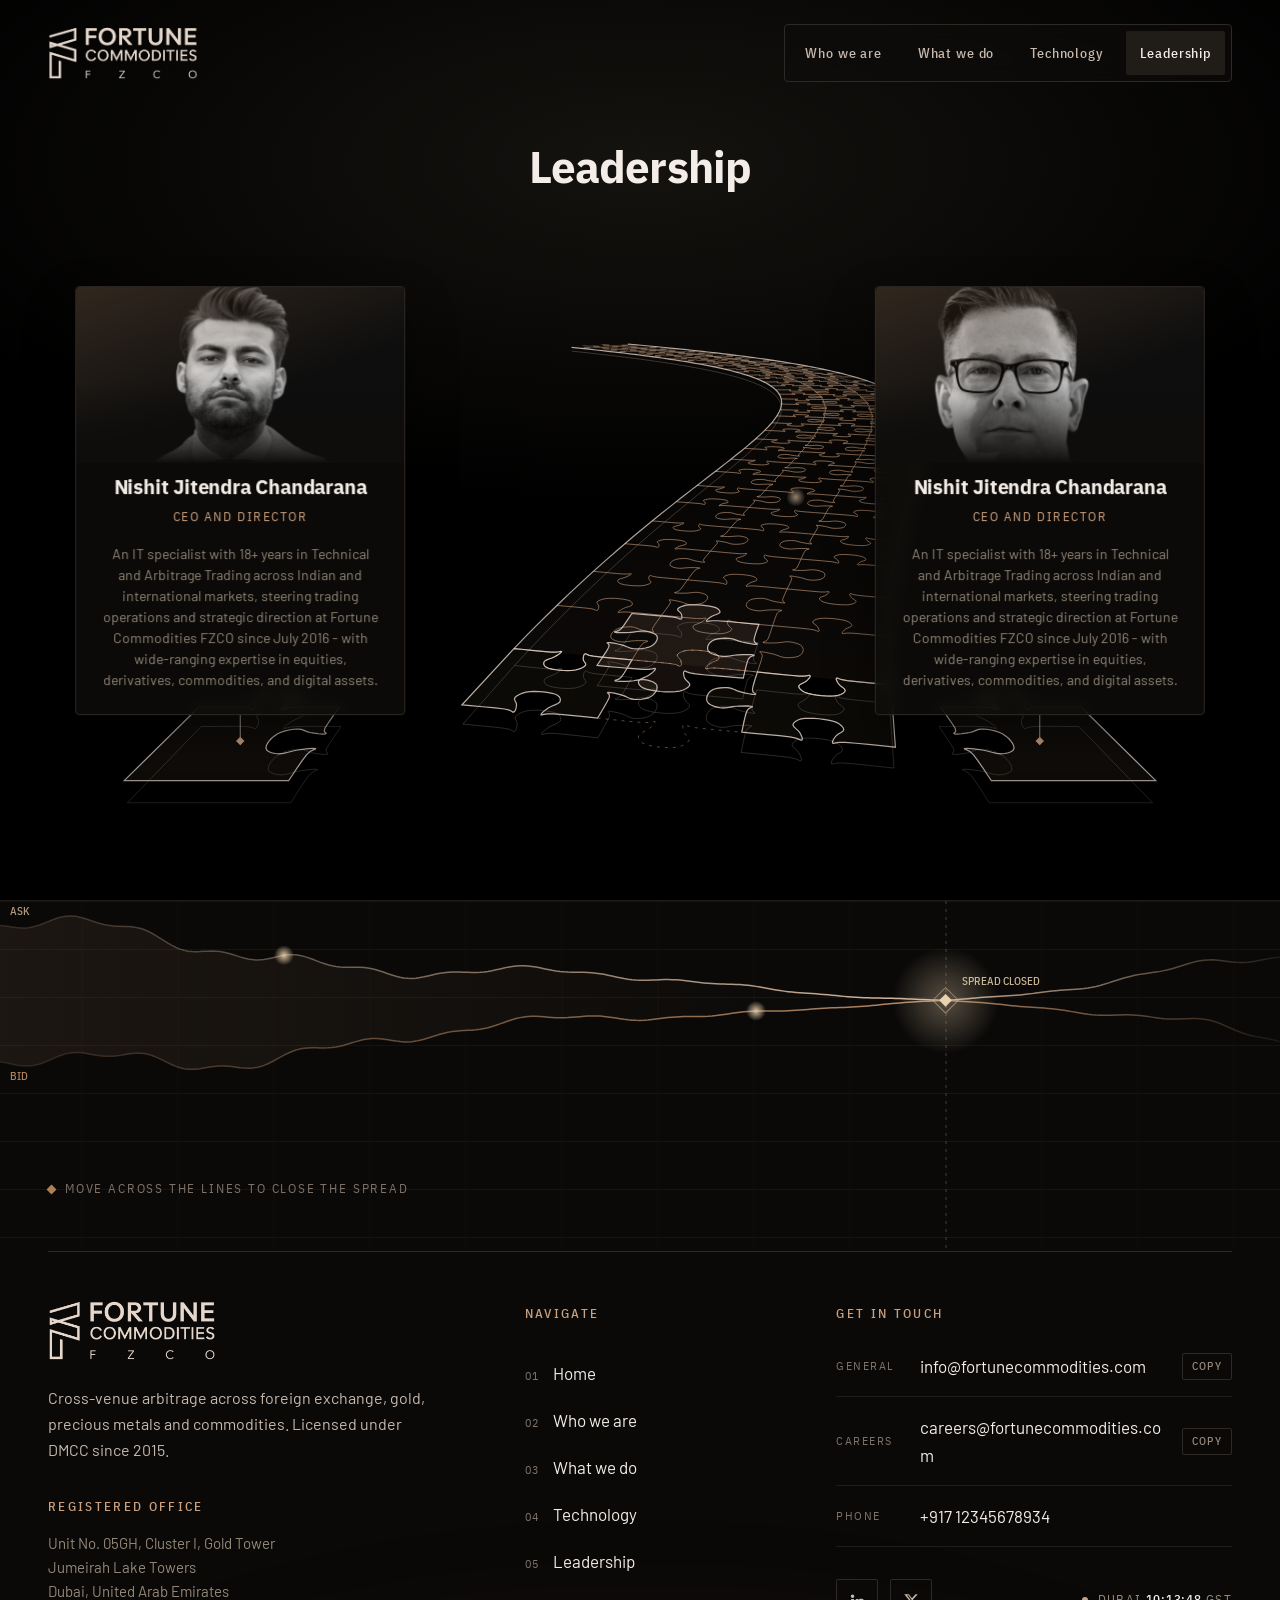
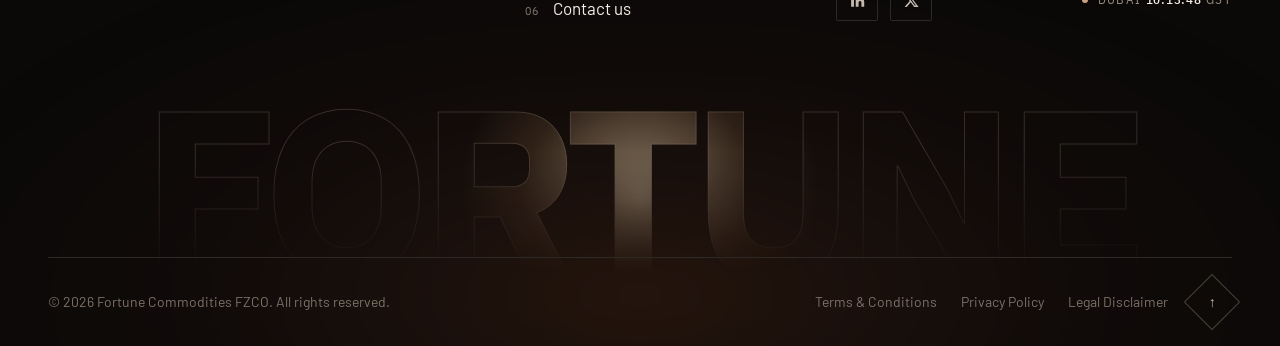
==== site/leadership.html @ 432b5334 "Website design version 1 Static five-page site for Fortune Commodities FZCO in the warm brand palett" ====
<!doctype html>
<html lang="en">
<head>
  <script>document.documentElement.classList.add('js');</script>
  <meta charset="utf-8">
  <meta name="viewport" content="width=device-width, initial-scale=1, viewport-fit=cover">
  <title>Leadership · Fortune Commodities FZCO</title>
  <meta name="description" content="Leadership at Fortune Commodities FZCO.">
  <link rel="preconnect" href="https://fonts.googleapis.com">
  <link rel="preconnect" href="https://fonts.gstatic.com" crossorigin>
  <link rel="stylesheet" href="https://fonts.googleapis.com/css2?family=Barlow:wght@400;500&family=IBM+Plex+Sans+Condensed:wght@500&family=IBM+Plex+Sans:wght@700&display=swap">
  <link rel="stylesheet" href="css/tokens.css">
  <link rel="stylesheet" href="css/styles.css?v=5">
  <link rel="stylesheet" href="css/themes.css?v=2">
  <link rel="stylesheet" href="css/leadership.css?v=4">
</head>
<body>
  <header class="site-header">
    <a class="brand" href="index.html" aria-label="Fortune Commodities FZCO, home">
      <img src="assets/logo-cream.png" alt="Fortune Commodities FZCO" width="640" height="232">
    </a>
    <button class="nav-toggle" type="button" aria-expanded="false" aria-controls="main-nav">Menu<span aria-hidden="true"></span></button>
    <nav class="nav" id="main-nav" aria-label="Main">
      <a href="who-we-are.html">Who we are</a>
      <a href="what-we-do.html">What we do</a>
      <a href="technology.html">Technology</a>
      <a href="leadership.html" aria-current="page">Leadership</a>
    </nav>
  </header>

  <main class="lead">
    <!-- A road built from puzzle pieces, drawn in line; the leaders stand on the pieces still being placed -->
    <section class="road" id="road" aria-labelledby="lead-title">
      <canvas class="road-canvas" id="road-canvas" aria-hidden="true"></canvas>
      <div class="road-head"><h1 class="lead-title" id="lead-title">Leadership</h1></div>
      <ul class="leaders" id="leaders">
        <li class="leader" data-slot="0">
          <div class="leader-photo"><img src="assets/leader-1.png" alt="Nishit Jitendra Chandarana" width="360" height="300"></div>
          <div class="leader-text">
            <h2 class="leader-name">Nishit Jitendra Chandarana</h2>
            <p class="leader-role">CEO and Director</p>
            <p class="leader-bio">An IT specialist with 18+ years in Technical and Arbitrage Trading across Indian and international markets, steering trading operations and strategic direction at Fortune Commodities FZCO since July 2016 - with wide-ranging expertise in equities, derivatives, commodities, and digital assets.</p>
          </div>
        </li>
        <li class="leader" data-slot="1">
          <div class="leader-photo"><img src="assets/leader-2.png" alt="Nishit Jitendra Chandarana" width="320" height="308"></div>
          <div class="leader-text">
            <h2 class="leader-name">Nishit Jitendra Chandarana</h2>
            <p class="leader-role">CEO and Director</p>
            <p class="leader-bio">An IT specialist with 18+ years in Technical and Arbitrage Trading across Indian and international markets, steering trading operations and strategic direction at Fortune Commodities FZCO since July 2016 - with wide-ranging expertise in equities, derivatives, commodities, and digital assets.</p>
          </div>
        </li>
      </ul>
    </section>
  </main>

  <!-- Footer: the spread closes wherever the visitor points -->
  <footer class="site-footer" aria-label="Footer">
    <div class="spread" id="spread">
      <canvas class="spread-lines" id="spread-lines" aria-hidden="true"></canvas>
      <div class="spread-copy">
        <p class="spread-hint" aria-hidden="true"><span class="hint-dot"></span><span class="hint-long">Move across the lines to close the spread</span><span class="hint-short">Tap the lines to close the spread</span></p>
      </div>
    </div>

    <div class="foot-grid">
      <div class="foot-brand">
        <img src="assets/logo-cream.png" alt="Fortune Commodities FZCO" width="640" height="232">
        <p>Cross-venue arbitrage across foreign exchange, gold, precious metals and commodities. Licensed under DMCC since 2015.</p>
        <address>
          <span class="foot-k">Registered office</span>
          Unit No. 05GH, Cluster I, Gold Tower<br>Jumeirah Lake Towers<br>Dubai, United Arab Emirates
        </address>
      </div>

      <nav class="foot-nav" aria-label="Footer">
        <span class="foot-k">Navigate</span>
        <ul>
          <li><a href="index.html"><i>01</i><span>Home</span></a></li>
          <li><a href="who-we-are.html"><i>02</i><span>Who we are</span></a></li>
          <li><a href="what-we-do.html"><i>03</i><span>What we do</span></a></li>
          <li><a href="technology.html"><i>04</i><span>Technology</span></a></li>
          <li><a href="leadership.html"><i>05</i><span>Leadership</span></a></li>
          <li><a href="index.html#contact"><i>06</i><span>Contact us</span></a></li>
        </ul>
      </nav>

      <div class="foot-touch">
        <span class="foot-k">Get in touch</span>
        <ul class="mail-list">
          <li>
            <span class="mail-k">General</span>
            <a href="mailto:info@fortunecommodities.com">info@fortunecommodities.com</a>
            <button class="copy" type="button" data-copy="info@fortunecommodities.com" aria-label="Copy general email address">Copy</button>
          </li>
          <li>
            <span class="mail-k">Careers</span>
            <a href="mailto:careers@fortunecommodities.com">careers@fortunecommodities.com</a>
            <button class="copy" type="button" data-copy="careers@fortunecommodities.com" aria-label="Copy careers email address">Copy</button>
          </li>
          <li>
            <span class="mail-k">Phone</span>
            <a href="tel:+91712345678934">+917 12345678934</a>
          </li>
        </ul>

        <div class="foot-row">
          <div class="social">
            <a href="#" aria-label="Fortune Commodities on LinkedIn">
              <svg viewBox="0 0 24 24" aria-hidden="true"><path d="M4.98 3.5a2.5 2.5 0 1 1 0 5 2.5 2.5 0 0 1 0-5zM3 9.75h4v11H3zM9.5 9.75h3.8v1.5h.06c.53-1 1.83-1.8 3.77-1.8 4 0 4.37 2.4 4.37 5.5v5.8h-4v-5.1c0-1.3 0-2.9-1.8-2.9s-2.2 1.4-2.2 2.8v5.2h-4z"/></svg>
            </a>
            <a href="#" aria-label="Fortune Commodities on X">
              <svg viewBox="0 0 24 24" aria-hidden="true"><path d="M17.7 3h3.1l-6.8 7.7L22 21h-6.2l-4.9-6.4L5.3 21H2.2l7.3-8.3L1.8 3h6.4l4.4 5.8zm-1.1 16.2h1.7L7.5 4.7H5.7z"/></svg>
            </a>
          </div>
          <div class="clock" aria-label="Local time in Dubai">
            <span class="clock-dot" aria-hidden="true"></span>
            <span>Dubai <b id="dubai-time">--:--</b> GST</span>
          </div>
        </div>
      </div>
    </div>

    <div class="wordmark" id="wordmark" aria-hidden="true">FORTUNE</div>

    <div class="foot-bar">
      <p>© 2026 Fortune Commodities FZCO. All rights reserved.</p>
      <ul class="legal">
        <li><a href="#">Terms &amp; Conditions</a></li>
        <li><a href="#">Privacy Policy</a></li>
        <li><a href="#">Legal Disclaimer</a></li>
      </ul>
      <a class="to-top" href="#" aria-label="Back to top"><span aria-hidden="true">↑</span></a>
    </div>
  </footer>

  <script src="js/nav.js"></script>
  <script src="js/footer.js"></script>
  <script src="js/leadership.js?v=6"></script>
</body>
</html>
---- site/css/tokens.css ----
/* Fortune Commodities design tokens. Source: the design system artifact (tokens.json). Dark theme only. */
:root {
  color-scheme: dark;
  --black: #000000;
  --bronze: #ae8058;
  --cream: #e5d6cc;
  --white: #ffffff;
  --neutral-50: #0a0908;
  --neutral-100: #0f0d0b;
  --neutral-150: #171411;
  --neutral-200: #201c18;
  --neutral-300: #2e2924;
  --neutral-400: #463f38;
  --neutral-500: #7d7168;
  --neutral-600: #958879;
  --neutral-700: #c7b9ae;
  --neutral-800: #f4ede7;
  --bronze-50: #f6eee7;
  --bronze-100: #ecdacb;
  --bronze-200: #ddbfa4;
  --bronze-300: #cba07f;
  --bronze-400: #bc8f69;
  --bronze-500: var(--bronze);
  --bronze-600: #946a47;
  --bronze-700: #775438;
  --bronze-800: #573d29;
  --bronze-900: #39281b;
  --bronze-950: #21170f;
  --glow-ember: #b4592e;
  --glow-amber: #d69a55;
  --glow-champagne: #ead2ae;
  --glow-oxblood: #5e2418;
  --glow-steel: #2c3a48;
  --accent: var(--bronze);
  --accent-hover: var(--bronze-400);
  --accent-pressed: var(--bronze-600);
  --on-accent: var(--black);
  --link: var(--bronze-300);
  --focus-ring: var(--bronze-300);
  --positive: #6dbe8f;
  --negative: #e8806c;
  --warning: #e0ae52;
  --info: #8fb1d0;
  --font-display: "IBM Plex Sans", "Helvetica Neue", Arial, sans-serif;
  --font-condensed: "IBM Plex Sans Condensed", "Arial Narrow", sans-serif;
  --font-body: Barlow, "Helvetica Neue", Arial, sans-serif;
  --space-1: 4px;
  --space-2: 8px;
  --space-3: 12px;
  --space-4: 16px;
  --space-6: 24px;
  --space-8: 32px;
  --space-12: 48px;
  --space-16: 64px;
  --space-24: 96px;
  --space-32: 128px;
  --radius-none: 0;
  --radius-xs: 2px;
  --radius-sm: 4px;
  --radius-pill: 999px;
  --shadow-raised: 0 16px 40px rgba(0, 0, 0, 0.6);
  --shadow-glow: 0 0 48px rgba(174, 128, 88, 0.28);
  --shadow-inner-line: inset 0 1px 0 rgba(229, 214, 204, 0.06);
  --opacity-glow: 0.55;
  --opacity-pattern: 0.12;
  --opacity-disabled: 0.4;
  --ease-out: cubic-bezier(0.2, 0.7, 0.2, 1);
}
---- site/css/styles.css ----
/* Home hero draft. Layout: centred hero, solid half-globe rising at the fold,
   a statement band in the gap, then the wireframe lower half of the same globe. */

*, *::before, *::after { box-sizing: border-box; }
html { background: var(--black); }
body {
  margin: 0;
  background: var(--black);
  color: var(--neutral-800);
  font-family: var(--font-body);
  font-size: 17px;
  line-height: 28px;
  -webkit-font-smoothing: antialiased;
  overflow-x: hidden;
}
img { max-width: 100%; display: block; }
a { color: inherit; text-decoration: none; }
:focus-visible { outline: 2px solid var(--focus-ring); outline-offset: 2px; }

/* ---------- Header ---------- */
.site-header {
  position: fixed; inset: 0 0 auto; z-index: 20;
  display: flex; align-items: center; justify-content: space-between; gap: var(--space-6);
  padding: var(--space-6) max(var(--space-12), env(safe-area-inset-right, 0px)) var(--space-6) max(var(--space-12), env(safe-area-inset-left, 0px));
  transition: background-color .3s var(--ease-out), padding .3s var(--ease-out), border-color .3s;
  border-bottom: 1px solid transparent;
}
.site-header.scrolled {
  background: color-mix(in srgb, var(--neutral-50) 72%, transparent);
  backdrop-filter: blur(14px);
  -webkit-backdrop-filter: blur(14px);
  padding-block: var(--space-4);
  border-bottom-color: var(--neutral-300);
}
.brand img { width: 150px; height: auto; }
.nav {
  display: flex; align-items: center; gap: var(--space-2);
  padding: 6px;
  border: 1px solid var(--neutral-300);
  background: color-mix(in srgb, var(--neutral-100) 55%, transparent);
  backdrop-filter: blur(10px);
  -webkit-backdrop-filter: blur(10px);
  border-radius: var(--radius-sm);
}
.nav a {
  font-family: var(--font-condensed); font-weight: 500; font-size: 14px; letter-spacing: .06em;
  color: var(--neutral-700); padding: 8px 14px; border-radius: var(--radius-xs);
  transition: color .2s var(--ease-out), background-color .2s var(--ease-out);
}
.nav a:hover { color: var(--neutral-800); background: var(--neutral-200); }
.nav-toggle {
  display: none; align-items: center; gap: 10px;
  font: 500 14px/1 var(--font-condensed); letter-spacing: .08em; color: var(--neutral-800);
  padding: 11px 14px; cursor: pointer;
  background: rgba(15, 13, 11, .55); border: 1px solid var(--neutral-300); border-radius: var(--radius-sm);
  backdrop-filter: blur(10px); -webkit-backdrop-filter: blur(10px);
}
.nav-toggle span { position: relative; width: 14px; height: 1.5px; background: currentColor; transition: background-color .2s; }
.nav-toggle span::before, .nav-toggle span::after { content: ""; position: absolute; left: 0; width: 14px; height: 1.5px; background: currentColor; transition: transform .25s var(--ease-out); }
.nav-toggle span::before { top: -4.5px; } .nav-toggle span::after { top: 4.5px; }
.nav-toggle[aria-expanded="true"] span { background: transparent; }
.nav-toggle[aria-expanded="true"] span::before { transform: translateY(4.5px) rotate(45deg); }
.nav-toggle[aria-expanded="true"] span::after { transform: translateY(-4.5px) rotate(-45deg); }
.nav .nav-cta { background: var(--accent); color: var(--on-accent); }
.nav .nav-cta:hover { background: var(--accent-hover); color: var(--on-accent); }

/* ---------- Shared type ---------- */
.eyebrow {
  font-family: var(--font-condensed); font-weight: 500; font-size: 13px; line-height: 16px;
  letter-spacing: .18em; text-transform: uppercase; color: var(--bronze-300);
  margin: 0 0 var(--space-6);
}

/* ---------- Buttons ---------- */
.btn {
  font-family: var(--font-condensed); font-weight: 500; font-size: 14px; line-height: 18px; letter-spacing: .06em;
  display: inline-flex; align-items: center; gap: var(--space-2);
  padding: 15px 26px; border-radius: var(--radius-xs); border: 1px solid transparent;
  transition: background-color .2s var(--ease-out), box-shadow .2s var(--ease-out), border-color .2s, color .2s;
}
.btn-primary { background: var(--accent); color: var(--on-accent); }
.btn-primary:hover { background: var(--accent-hover); box-shadow: var(--shadow-glow); }
.btn-primary:active { background: var(--accent-pressed); }
.btn-secondary { color: var(--neutral-800); border-color: var(--neutral-500); background: rgba(0,0,0,.25); }
.btn-secondary:hover { border-color: var(--bronze-300); color: var(--bronze-100); }
.btn .arrow { transition: transform .2s var(--ease-out); }
.btn:hover .arrow { transform: translateX(3px); }

/* ---------- 1. Hero ---------- */
.hero {
  position: relative;
  isolation: isolate;
  overflow: hidden;
  padding-top: clamp(124px, 15vh, 168px);
  text-align: center;
}
.hero-glow { position: absolute; inset: -10% -10% 30%; z-index: -2; filter: blur(60px); pointer-events: none; }
.hero-glow .g { position: absolute; border-radius: 50%; }
.g-amber  { width: 55%; height: 60%; left: 22%; top: -18%; background: radial-gradient(closest-side, color-mix(in srgb, var(--glow-amber) 38%, transparent), transparent); animation: drift-a 18s ease-in-out infinite alternate; }
.g-ember  { width: 40%; height: 50%; left: 4%;  top: 5%;   background: radial-gradient(closest-side, color-mix(in srgb, var(--glow-ember) 26%, transparent), transparent); animation: drift-b 15s ease-in-out infinite alternate; }
.g-steel  { width: 40%; height: 55%; right: 4%; top: 0;    background: radial-gradient(closest-side, color-mix(in srgb, var(--glow-steel) 55%, transparent), transparent); animation: drift-c 21s ease-in-out infinite alternate; }

.hero-copy {
  position: relative; z-index: 2;
  max-width: 980px; margin: 0 auto;
  padding-inline: max(var(--space-6), env(safe-area-inset-left, 0px));
}
.hero-title {
  font-family: var(--font-display); font-weight: 700;
  font-size: clamp(44px, 6.4vw, 84px); line-height: 1.04; letter-spacing: -.025em;
  margin: 0; color: var(--neutral-800); text-wrap: balance;
}
.hero-title .hl {
  background: linear-gradient(100deg, var(--hl-1), var(--hl-2) 45%, var(--hl-3));
  -webkit-background-clip: text; background-clip: text; color: transparent;
}
.hero-lead {
  font-size: clamp(17px, 1.5vw, 20px); line-height: 1.6; color: var(--neutral-700);
  max-width: 640px; margin: var(--space-6) auto 0; text-wrap: pretty;
}
.hero-actions { display: flex; flex-wrap: wrap; gap: var(--space-4); justify-content: center; margin-top: var(--space-8); }

/* Solid half-globe: the canvas draws a full sphere; the wrapper shows only its top half. */
.dome-wrap {
  position: relative; z-index: 1;
  width: min(1180px, 120vw);
  aspect-ratio: 2 / 1;
  margin: clamp(28px, 5vh, 64px) 0 0;   /* centred by left + translate only; auto margins would add a second offset */
  left: 50%; transform: translateX(-50%);
  overflow: hidden;
  -webkit-mask-image: linear-gradient(to bottom, #000 62%, transparent 100%);
          mask-image: linear-gradient(to bottom, #000 62%, transparent 100%);
}
.dome { position: absolute; left: 0; top: 0; width: 100%; height: 200%; }

/* ---------- 2. The space between ---------- */
.between {
  position: relative;
  isolation: isolate;
  overflow: hidden;
  margin-top: -14vw;               /* pull the band up under the fading globe */
  padding-top: calc(14vw + var(--space-12));
  text-align: center;
}
.between-glow { position: absolute; inset: 0 -15% 35%; z-index: -2; filter: blur(80px); pointer-events: none; }
.between-glow .b { position: absolute; border-radius: 50%; }
.b-amber   { width: 46%; height: 52%; left: 27%; top: 6%;  background: radial-gradient(closest-side, color-mix(in srgb, var(--glow-amber) 30%, transparent), transparent); animation: drift-a 20s ease-in-out infinite alternate; }
.b-oxblood { width: 70%; height: 70%; left: 15%; top: 22%; background: radial-gradient(closest-side, color-mix(in srgb, var(--glow-oxblood) 55%, transparent), transparent); animation: drift-b 17s ease-in-out infinite alternate-reverse; }
.b-steel   { width: 42%; height: 60%; right: -2%; top: 14%; background: radial-gradient(closest-side, color-mix(in srgb, var(--glow-steel) 60%, transparent), transparent); animation: drift-c 23s ease-in-out infinite alternate; }
.b-ember   { width: 38%; height: 50%; left: -2%; top: 18%; background: radial-gradient(closest-side, color-mix(in srgb, var(--glow-ember) 32%, transparent), transparent); animation: drift-a 16s ease-in-out infinite alternate-reverse; }

.between-copy {
  position: relative; z-index: 2;
  max-width: 1040px; margin: 0 auto;
  padding-inline: max(var(--space-6), env(safe-area-inset-left, 0px));
}
.statement {
  font-family: var(--font-condensed); font-weight: 500;
  font-size: clamp(24px, 2.6vw, 34px); line-height: 1.3; letter-spacing: -.005em;
  color: var(--neutral-800); margin: 0 auto; max-width: 860px; text-wrap: balance;
}
.statement-sub {
  font-size: 17px; line-height: 28px; color: var(--neutral-700);
  max-width: 560px; margin: var(--space-6) auto 0; text-wrap: balance;
}

.pillars {
  list-style: none; padding: 0; margin: var(--space-16) auto 0;
  display: flex; flex-wrap: wrap; justify-content: center;
  max-width: 900px;
  row-gap: var(--space-8);
}
.pillars li {
  display: flex; flex-direction: column; align-items: center; gap: var(--space-1);
  padding: 0 var(--space-8);
  flex: 0 0 auto;
  position: relative;
}
.pillars li + li::before {
  content: ""; position: absolute; left: 0; top: 10%; bottom: 10%; width: 1px;
  background: linear-gradient(to bottom, transparent, var(--neutral-400), transparent);
}
.pillars li:nth-child(4)::before { display: none; }   /* new row starts clean on desktop */
.pillars li:nth-child(4) { margin-left: 0; }
.pillar-k {
  font-family: var(--font-condensed); font-weight: 500; font-size: 14px; line-height: 18px;
  letter-spacing: .08em; text-transform: uppercase; color: var(--neutral-600);
}
.pillar-v {
  font-family: var(--font-display); font-weight: 700; font-size: clamp(24px, 2.4vw, 32px); line-height: 1.15;
  color: var(--neutral-800);
}
/* force 3 + 2 rows on wide screens */
@media (min-width: 900px) {
  .pillars { display: grid; grid-template-columns: repeat(6, 1fr); }
  .pillars li { grid-column: span 2; }
  .pillars li:nth-child(4) { grid-column: 2 / span 2; }
  .pillars li:nth-child(5) { grid-column: 4 / span 2; }
}

/* Wire half-globe: the canvas draws a full sphere; the wrapper shows only its lower half. */
.bowl-wrap {
  position: relative; z-index: 1;
  width: min(1320px, 130vw);
  aspect-ratio: 2 / 1;
  margin: clamp(8px, 2vw, 40px) 0 0;
  left: 50%; transform: translateX(-50%);
  overflow: hidden;
  -webkit-mask-image: linear-gradient(to bottom, transparent 0%, #000 18%, #000 82%, transparent 100%);
          mask-image: linear-gradient(to bottom, transparent 0%, #000 18%, #000 82%, transparent 100%);
}
.bowl { position: absolute; left: 0; bottom: 0; width: 100%; height: 200%; }

/* ---------- Motion ---------- */
@keyframes drift-a { to { transform: translate(4%, 6%) scale(1.08); } }
@keyframes drift-b { to { transform: translate(7%, -4%) scale(.94); } }
@keyframes drift-c { to { transform: translate(-6%, 5%) scale(1.06); } }

@media (prefers-reduced-motion: reduce) {
  .g, .b { animation: none !important; }
}

/* ---------- Small screens ---------- */
@media (max-width: 860px) {
  .site-header { padding-inline: max(var(--space-4), env(safe-area-inset-left, 0px)); }
  .nav-toggle { display: inline-flex; }
  .nav {
    position: absolute; top: calc(100% - 4px); right: max(var(--space-4), env(safe-area-inset-right, 0px));
    flex-direction: column; align-items: stretch; gap: 2px; min-width: 200px; padding: 6px;
    background: color-mix(in srgb, var(--neutral-100) 94%, transparent);
    box-shadow: var(--shadow-raised);
    opacity: 0; visibility: hidden; transform: translateY(-6px);
    transition: opacity .25s var(--ease-out), transform .25s var(--ease-out), visibility 0s .25s;
  }
  .nav.open { opacity: 1; visibility: visible; transform: none; transition-delay: 0s; }
  .nav a { padding: 12px 14px; font-size: 15px; }
  .brand img { width: 120px; }
  .pillars li { padding: 0 var(--space-4); flex-basis: 50%; }
  .pillars li::before { display: none; }
  .dome-wrap { width: 150vw; }
  .bowl-wrap { width: 160vw; }
}

/* ---------- 4. Contact ---------- */
.contact {
  position: relative; isolation: isolate; overflow: hidden;
  /* a warm espresso band so the contact section reads apart from the black page around it */
  background:
    radial-gradient(80% 60% at 75% 40%, color-mix(in srgb, var(--bronze) 10%, transparent), transparent 70%),
    linear-gradient(180deg, #1a130d 0%, #22180f 50%, #160f0a 100%);
  border-top: 1px solid var(--bronze-800);
  border-bottom: 1px solid var(--bronze-900);
  padding-block: var(--space-32);
}
.contact-lines { position: absolute; inset: 0; width: 100%; height: 100%; z-index: -1; }
.contact-glow {
  position: absolute; z-index: -2; pointer-events: none;
  width: 70vw; height: 70vw; left: -25vw; top: 10%;
  background: radial-gradient(closest-side, color-mix(in srgb, var(--glow-ember) 20%, transparent), color-mix(in srgb, var(--glow-oxblood) 12%, transparent) 50%, transparent);
  filter: blur(40px);
  animation: drift-b 22s ease-in-out infinite alternate;
}
.contact-inner {
  max-width: 1240px; margin: 0 auto;
  padding-inline: max(var(--space-12), env(safe-area-inset-left, 0px)) max(var(--space-12), env(safe-area-inset-right, 0px));
  display: grid; grid-template-columns: minmax(0, 5fr) minmax(0, 7fr); gap: var(--space-16);
  align-items: start;
}
.contact-intro { padding-top: var(--space-8); }
.contact-title {
  font-family: var(--font-display); font-weight: 700;
  font-size: clamp(38px, 4vw, 56px); line-height: 1.05; letter-spacing: -.02em;
  margin: 0; color: var(--neutral-800); text-wrap: balance;
}
.contact-title .hl { white-space: nowrap; }
.contact-title .hl {
  background: linear-gradient(100deg, var(--hl-1), var(--hl-2) 45%, var(--hl-3));
  -webkit-background-clip: text; background-clip: text; color: transparent;
}
.contact-lead { color: var(--neutral-700); font-size: 18px; line-height: 30px; margin: var(--space-6) 0 0; max-width: 460px; }
.contact-details { margin: var(--space-12) 0 0; display: grid; gap: var(--space-6); max-width: 420px; }
.contact-details div { padding-top: var(--space-4); border-top: 1px solid var(--neutral-300); }
.contact-details dt {
  font-family: var(--font-condensed); font-weight: 500; font-size: 12px; letter-spacing: .14em;
  text-transform: uppercase; color: var(--neutral-600); margin-bottom: var(--space-1);
}
.contact-details dd { margin: 0; color: var(--neutral-800); font-size: 16px; line-height: 24px; }

/* the panel: angular card with a bronze edge that catches light at the top-left corner */
.panel {
  position: relative;
  background: linear-gradient(180deg, color-mix(in srgb, #0f0b08 94%, transparent), color-mix(in srgb, #0a0806 94%, transparent));
  border: 1px solid color-mix(in srgb, var(--bronze-700) 55%, transparent);
  border-radius: var(--radius-sm);
  box-shadow: var(--shadow-inner-line), 0 40px 80px rgba(0,0,0,.45);
  padding: var(--space-12);
  backdrop-filter: blur(6px); -webkit-backdrop-filter: blur(6px);
}
.panel::before {
  content: ""; position: absolute; inset: -1px; border-radius: inherit; pointer-events: none;
  padding: 1px;
  background: linear-gradient(135deg, var(--bronze-300), color-mix(in srgb, var(--bronze) 15%, transparent) 30%, transparent 55%);
  -webkit-mask: linear-gradient(#000 0 0) content-box, linear-gradient(#000 0 0);
  -webkit-mask-composite: xor; mask-composite: exclude;
}

/* tabs with a sliding bronze underline */
.tabs { position: relative; display: flex; gap: var(--space-8); border-bottom: 1px solid var(--neutral-300); margin-bottom: var(--space-8); }
.tab {
  appearance: none; background: none; border: 0; cursor: pointer;
  font-family: var(--font-condensed); font-weight: 500; font-size: 16px; letter-spacing: .04em;
  color: var(--neutral-600); padding: 0 0 var(--space-4);
  transition: color .2s var(--ease-out);
}
.tab:hover { color: var(--neutral-700); }
.tab[aria-selected="true"] { color: var(--neutral-800); }
.tab-ink {
  position: absolute; bottom: -1px; left: 0; height: 2px; width: 0;
  background: var(--accent); transition: transform .35s var(--ease-out), width .35s var(--ease-out);
}

/* chips */
.chips { border: 0; padding: 0; margin: 0 0 var(--space-8); display: flex; flex-wrap: wrap; gap: var(--space-2); }
.chips legend {
  font-family: var(--font-condensed); font-weight: 500; font-size: 12px; letter-spacing: .14em; text-transform: uppercase;
  color: var(--neutral-600); padding: 0; margin-bottom: var(--space-4);
}
.chip { position: relative; cursor: pointer; }
.chip input { position: absolute; opacity: 0; inset: 0; margin: 0; cursor: pointer; }
.chip span {
  display: inline-block; padding: 9px 14px;
  font-size: 15px; line-height: 20px; color: var(--neutral-700);
  border: 1px solid var(--neutral-400); border-radius: var(--radius-xs);
  transition: border-color .2s var(--ease-out), color .2s, background-color .2s;
}
.chip:hover span { border-color: var(--neutral-500); color: var(--neutral-800); }
.chip input:checked + span { background: var(--bronze-900); border-color: var(--bronze); color: var(--bronze-50); }
.chip input:focus-visible + span { outline: 2px solid var(--focus-ring); outline-offset: 2px; }

/* underline fields with floating labels */
.fields { display: grid; grid-template-columns: 1fr 1fr; gap: var(--space-8) var(--space-8); }
.field { position: relative; min-width: 0; }
.field-wide { grid-column: 1 / -1; }
.field input, .field textarea {
  width: 100%; background: transparent; border: 0; border-bottom: 1px solid var(--neutral-500);
  color: var(--neutral-800); font: inherit; font-size: 17px; line-height: 26px;
  padding: 22px 0 8px; outline: none; border-radius: 0; resize: vertical;
  transition: border-color .2s var(--ease-out);
}
.field textarea { min-height: 96px; }
.field label {
  position: absolute; left: 0; top: 22px; color: var(--neutral-600); font-size: 17px; line-height: 26px;
  pointer-events: none; transform-origin: left top;
  transition: transform .2s var(--ease-out), color .2s;
}
.field label em { font-style: normal; color: var(--neutral-500); }
.field input:focus + label, .field textarea:focus + label,
.field input:not(:placeholder-shown) + label, .field textarea:not(:placeholder-shown) + label {
  transform: translateY(-20px) scale(.76); color: var(--bronze-300);
}
.field::after {
  content: ""; position: absolute; left: 0; right: 0; bottom: 0; height: 1px;
  background: linear-gradient(90deg, var(--bronze-200), var(--bronze));
  transform: scaleX(0); transform-origin: left; transition: transform .35s var(--ease-out);
}
.field:focus-within::after { transform: scaleX(1); }
.field .err { display: none; font-size: 13px; line-height: 18px; color: var(--negative); margin-top: var(--space-2); }
.field.invalid .err { display: block; }
.field.invalid input, .field.invalid textarea { border-bottom-color: var(--negative); }

/* file field */
.file-field input[type="file"] { position: absolute; opacity: 0; width: 1px; height: 1px; padding: 0; border: 0; }
.file-field label {
  position: static; transform: none !important; pointer-events: auto; cursor: pointer;
  display: flex; align-items: center; gap: var(--space-4); flex-wrap: wrap;
  padding: var(--space-4) 0; border-bottom: 1px dashed var(--neutral-500); color: var(--neutral-600);
}
.file-btn {
  font-family: var(--font-condensed); font-weight: 500; font-size: 14px; letter-spacing: .06em;
  color: var(--neutral-800); border: 1px solid var(--neutral-500); border-radius: var(--radius-xs); padding: 8px 14px;
  transition: border-color .2s;
}
.file-field label:hover .file-btn { border-color: var(--bronze-300); }
.file-field input:focus-visible + label .file-btn { outline: 2px solid var(--focus-ring); outline-offset: 2px; }
.file-field.has-file .file-name { color: var(--neutral-800); }
.file-field::after { display: none; }

.form-foot { display: flex; align-items: center; justify-content: space-between; gap: var(--space-6); flex-wrap: wrap; margin-top: var(--space-12); }
.fine { margin: 0; font-size: 13px; line-height: 20px; color: var(--neutral-600); }
.btn-submit { min-width: 220px; justify-content: center; cursor: pointer; }

/* sent state */
.sent { text-align: left; padding: var(--space-8) 0; outline: none; }
.sent-mark {
  display: block; width: 44px; height: 44px; margin-bottom: var(--space-6);
  border: 1px solid var(--bronze); transform: rotate(45deg);
  background: linear-gradient(135deg, var(--bronze-900), transparent);
  position: relative;
}
.sent-mark::after { content: ""; position: absolute; inset: 14px; background: var(--bronze); }
.sent h3 { font-family: var(--font-display); font-weight: 700; font-size: 28px; line-height: 34px; margin: 0; color: var(--neutral-800); }
.sent p { color: var(--neutral-700); margin: var(--space-4) 0 var(--space-8); max-width: 440px; }

@media (prefers-reduced-motion: reduce) { .contact-glow { animation: none; } }

@media (max-width: 960px) {
  .contact { padding-block: var(--space-16); }
  .contact-inner { grid-template-columns: 1fr; gap: var(--space-12); padding-inline: max(var(--space-4), env(safe-area-inset-left, 0px)) max(var(--space-4), env(safe-area-inset-right, 0px)); }
  .contact-intro { padding-top: 0; }
  .contact-details { margin-top: var(--space-8); }
  .panel { padding: var(--space-6); }
}
@media (max-width: 560px) {
  .fields { grid-template-columns: 1fr; }
  .btn-submit { width: 100%; }
  .tabs { gap: var(--space-6); }
}

/* ---------- Footer ---------- */
.site-footer {
  position: relative; overflow: hidden;
  background: var(--neutral-50);
  border-top: 1px solid var(--neutral-200);
  padding: 0 var(--space-12);
}
.site-footer::before { /* faint ember warmth rising from below */
  content: ""; position: absolute; left: 50%; bottom: -30%; width: 120%; height: 70%;
  transform: translateX(-50%); pointer-events: none;
  background: radial-gradient(closest-side, color-mix(in srgb, var(--glow-ember) 16%, transparent), color-mix(in srgb, var(--glow-oxblood) 8%, transparent) 55%, transparent);
  filter: blur(20px);
}
.site-footer > * { position: relative; max-width: 1240px; margin-inline: auto; }

/* The spread band: two price lines meet wherever the pointer is */
.spread {
  position: relative; display: grid; grid-template-columns: 1fr auto; align-items: end; gap: var(--space-8);
  padding: 250px 0 var(--space-12);
  min-height: 0;
  cursor: crosshair;
}
.spread-lines { position: absolute; inset: 0 calc(50% - 50vw); width: 100vw; height: 100%; pointer-events: none; }
.spread-copy { position: relative; pointer-events: none; }
.spread-copy .eyebrow { margin-bottom: var(--space-4); }
.spread-title {
  font-family: var(--font-display); font-weight: 700;
  font-size: clamp(44px, 7vw, 104px); line-height: .98; letter-spacing: -.035em;
  margin: 0; color: var(--neutral-800);
}
.spread-title .hl {
  background: linear-gradient(100deg, var(--hl-1), var(--hl-2) 45%, var(--hl-3));
  -webkit-background-clip: text; background-clip: text; color: transparent;
}
.spread-hint {
  display: inline-flex; align-items: center; gap: 10px; margin: var(--space-6) 0 0;
  font-family: var(--font-condensed); font-size: 13px; letter-spacing: .14em; text-transform: uppercase;
  color: var(--neutral-500); transition: opacity .4s var(--ease-out);
}
.spread.touched .spread-hint { opacity: 0; }
.hint-short { display: none; }
.hint-dot { width: 7px; height: 7px; background: var(--bronze); transform: rotate(45deg); animation: hint 1.8s var(--ease-out) infinite; }
@keyframes hint { 0%, 100% { opacity: .35; } 50% { opacity: 1; } }
.spread-cta {
  position: relative; display: inline-flex; align-items: center; gap: 10px;
  font-family: var(--font-condensed); font-weight: 500; font-size: 15px; letter-spacing: .08em; text-transform: uppercase;
  color: var(--on-accent); background: var(--accent);
  padding: 16px 22px; border-radius: var(--radius-xs); cursor: pointer;
  transition: background-color .2s var(--ease-out), box-shadow .2s var(--ease-out);
}
.spread-cta:hover { background: var(--accent-hover); box-shadow: var(--shadow-glow); }
.spread-cta .arrow { transition: transform .2s var(--ease-out); }
.spread-cta:hover .arrow { transform: translateX(4px); }

/* Info grid */
.foot-grid {
  display: grid; grid-template-columns: 1.3fr .8fr 1.2fr; gap: var(--space-12);
  padding: var(--space-12) 0 var(--space-16);
  border-top: 1px solid var(--neutral-300);
}
.foot-k {
  display: block; margin-bottom: var(--space-6);
  font-family: var(--font-condensed); font-weight: 500; font-size: 13px; letter-spacing: .18em; text-transform: uppercase;
  color: var(--bronze-300);
}
.foot-brand img { width: 168px; height: auto; margin-bottom: var(--space-6); }
.foot-brand p { margin: 0; max-width: 380px; color: var(--neutral-700); font-size: 16px; line-height: 26px; }
.foot-brand address { margin-top: var(--space-8); font-style: normal; color: var(--neutral-600); font-size: 15px; line-height: 24px; }
.foot-brand address .foot-k { margin-bottom: var(--space-3); }

.foot-nav ul { list-style: none; margin: 0; padding: 0; display: grid; gap: 2px; }
.foot-nav a {
  position: relative; display: flex; align-items: baseline; gap: 14px; padding: 7px 0;
  color: var(--neutral-800); font-size: 17px;
}
.foot-nav i {
  font-style: normal; font-family: var(--font-condensed); font-size: 12px; letter-spacing: .1em;
  color: var(--neutral-500); transition: color .25s var(--ease-out);
}
.foot-nav span { position: relative; transition: transform .3s var(--ease-out), color .25s; }
.foot-nav span::before { /* two hairlines converge into a point as you hover */
  content: ""; position: absolute; left: -26px; top: 50%; width: 18px; height: 1px;
  background: linear-gradient(90deg, transparent, var(--bronze-300));
  transform: scaleX(0); transform-origin: right; transition: transform .3s var(--ease-out);
}
.foot-nav a:hover span, .foot-nav a:focus-visible span { transform: translateX(24px); color: var(--bronze-100); }
.foot-nav a:hover span::before, .foot-nav a:focus-visible span::before { transform: scaleX(1); }
.foot-nav a:hover i, .foot-nav a:focus-visible i { color: var(--bronze-300); }

.mail-list { list-style: none; margin: 0; padding: 0; display: grid; gap: var(--space-4); }
.mail-list li { display: grid; grid-template-columns: 72px 1fr auto; align-items: center; gap: var(--space-3); padding-bottom: var(--space-4); border-bottom: 1px solid var(--neutral-200); }
.mail-k { font-family: var(--font-condensed); font-size: 12px; letter-spacing: .12em; text-transform: uppercase; color: var(--neutral-500); }
.mail-list a { color: var(--neutral-800); font-size: 17px; overflow-wrap: anywhere; background: linear-gradient(var(--bronze-300), var(--bronze-300)) 0 100% / 0 1px no-repeat; transition: background-size .3s var(--ease-out), color .2s; }
.mail-list a:hover { color: var(--bronze-100); background-size: 100% 1px; }
.copy {
  font: 500 11px/1 var(--font-condensed); letter-spacing: .12em; text-transform: uppercase;
  color: var(--neutral-600); background: transparent; border: 1px solid var(--neutral-300);
  padding: 7px 9px; border-radius: var(--radius-xs); cursor: pointer;
  transition: color .2s, border-color .2s, background-color .2s;
}
.copy:hover { color: var(--bronze-100); border-color: var(--bronze-600); }
.copy.done { color: var(--on-accent); background: var(--bronze); border-color: var(--bronze); }

.foot-row { display: flex; align-items: center; justify-content: space-between; gap: var(--space-4); margin-top: var(--space-8); flex-wrap: wrap; }
.social { display: flex; gap: var(--space-3); }
.social a {
  display: grid; place-items: center; width: 42px; height: 42px;
  border: 1px solid var(--neutral-300); border-radius: var(--radius-xs); color: var(--neutral-700);
  transition: color .2s, border-color .2s, transform .25s var(--ease-out), background-color .2s;
}
.social a:hover { color: var(--on-accent); background: var(--bronze); border-color: var(--bronze); transform: translateY(-3px) rotate(-4deg); }
.social svg { width: 17px; height: 17px; fill: currentColor; }
.clock { display: inline-flex; align-items: center; gap: 10px; font-family: var(--font-condensed); font-size: 13px; letter-spacing: .1em; text-transform: uppercase; color: var(--neutral-600); }
.clock b { color: var(--neutral-800); font-weight: 500; font-variant-numeric: tabular-nums; letter-spacing: .06em; }
.clock-dot { width: 6px; height: 6px; border-radius: 50%; background: var(--bronze-300); box-shadow: 0 0 0 0 rgba(203,160,127,.6); animation: ping 2.4s ease-out infinite; }
@keyframes ping { 0% { box-shadow: 0 0 0 0 rgba(203,160,127,.55); } 80%, 100% { box-shadow: 0 0 0 9px rgba(203,160,127,0); } }

/* Giant wordmark: outlined, lit in bronze where the pointer is */
.wordmark {
  --mx: 50%;
  font-family: var(--font-display); font-weight: 700;
  font-size: clamp(60px, 18.5vw, 268px); line-height: .78; letter-spacing: -.045em;
  text-align: center; white-space: nowrap; user-select: none;
  margin-bottom: -.1em;
  color: transparent;
  -webkit-text-stroke: 1px color-mix(in srgb, var(--neutral-500) 35%, transparent);
  background: radial-gradient(260px circle at var(--mx) 55%, color-mix(in srgb, var(--glow-champagne) 55%, transparent), color-mix(in srgb, var(--bronze) 18%, transparent) 45%, transparent 70%);
  -webkit-background-clip: text; background-clip: text;
  -webkit-mask-image: linear-gradient(180deg, #000 30%, transparent 96%);
          mask-image: linear-gradient(180deg, #000 30%, transparent 96%);
}

.foot-bar {
  display: flex; align-items: center; gap: var(--space-6); flex-wrap: wrap;
  padding: var(--space-6) 0 calc(var(--space-6) + env(safe-area-inset-bottom, 0px));
  border-top: 1px solid var(--neutral-300);
  font-size: 14px; color: var(--neutral-500);
}
.foot-bar p { margin: 0; margin-right: auto; }
.legal { list-style: none; margin: 0; padding: 0; display: flex; flex-wrap: wrap; gap: var(--space-2) var(--space-6); }
.legal a { transition: color .2s; }
.legal a:hover { color: var(--bronze-200); }
.to-top {
  display: grid; place-items: center; width: 40px; height: 40px;
  border: 1px solid var(--neutral-400); color: var(--neutral-700);
  transform: rotate(45deg); transition: background-color .2s, border-color .2s, color .2s;
}
.to-top span { transform: rotate(-45deg); transition: transform .3s var(--ease-out); }
.to-top:hover { background: var(--bronze); border-color: var(--bronze); color: var(--on-accent); }
.to-top:hover span { transform: rotate(-45deg) translateY(-3px); }

@media (max-width: 960px) {
  .site-footer { padding: 0 var(--space-6); }
  .spread { grid-template-columns: 1fr; align-items: start; min-height: 0; padding: 220px 0 var(--space-12); }
  .spread-cta { justify-self: start; }
  .foot-grid { grid-template-columns: 1fr 1fr; }
  .foot-brand { grid-column: 1 / -1; }
}
@media (max-width: 560px) {
  .foot-grid { grid-template-columns: 1fr; gap: var(--space-12); }
  .mail-list li { grid-template-columns: 1fr auto; }
  .mail-k { grid-column: 1 / -1; }
  .foot-bar { display: grid; grid-template-columns: 1fr auto; align-items: center; gap: var(--space-4); line-height: 22px; }
  .foot-bar .legal { grid-column: 1 / -1; grid-row: 2; gap: var(--space-2) var(--space-4); }
  .to-top { margin-right: 6px; }
  .hint-long { display: none; }
  .hint-short { display: inline; }
}
@media (prefers-reduced-motion: reduce) {
  .hint-dot, .clock-dot { animation: none; }
}
---- site/css/themes.css ----
/* Semantic tokens on top of tokens.css. The site uses the original warm palette
   (black, bronze, cream) on every page. */

:root { /* semantic tokens */
  --hl-1: var(--bronze-100);
  --hl-2: var(--glow-champagne);
  --hl-3: var(--bronze-300);
  --globe-body-1: #2a1f17;
  --globe-body-2: #110d0a;
  --globe-body-3: #050403;
  /* data-viz colours for globes and line patterns */
  --viz-dot-lo: var(--bronze-600);  --viz-dot-hi: #ead2ae;
  --viz-line: var(--bronze);        --viz-line-dim: var(--bronze-600); --viz-line-hi: var(--bronze-200);
  --viz-warm: #d69a55;              --viz-warm-hi: #ead2ae;
}
---- site/css/leadership.css ----
/* Leadership: a road of puzzle pieces drawn in line, winding into the distance.
   The two leaders stand on the loose pieces at the front. Warm palette. */

.nav a[aria-current="page"] { color: var(--neutral-800); background: var(--neutral-200); }

.road {
  position: relative; isolation: isolate; overflow: hidden;
  height: max(100vh, 860px);
  background:
    radial-gradient(90% 55% at 50% 18%, color-mix(in srgb, var(--glow-champagne) 9%, transparent), transparent 70%),
    var(--black);
}
.road::after {
  content: ""; position: absolute; inset: auto 0 0; height: 16%; z-index: 1; pointer-events: none;
  background: linear-gradient(transparent, var(--black));
}
.road-canvas { position: absolute; inset: 0; width: 100%; height: 100%; }

.road-head {
  position: absolute; z-index: 3; left: 0; right: 0; top: clamp(120px, 16vh, 160px);
  text-align: center; pointer-events: none;
}
.lead-title {
  margin: 0; font-family: var(--font-display); font-weight: 700;
  font-size: clamp(34px, 3.4vw, 48px); line-height: 1.05; letter-spacing: -.02em; color: var(--neutral-800);
}
.js .lead-title { opacity: 0; transform: translateY(12px); animation: l-rise 1s var(--ease-out) .2s forwards; }
@keyframes l-rise { to { opacity: 1; transform: none; } }

/* leader cards: JS pins each one above its puzzle piece */
.leaders { list-style: none; margin: 0; padding: 0; position: absolute; inset: 0; z-index: 3; pointer-events: none; }
.leader {
  position: absolute; left: 0; top: 0; width: 330px; pointer-events: auto;
  display: flex; flex-direction: column; align-items: center; text-align: center; gap: var(--space-3);
  padding: var(--space-6) var(--space-6) var(--space-6);
  background: color-mix(in srgb, var(--neutral-100) 78%, transparent);
  border: 1px solid var(--neutral-300); border-radius: var(--radius-sm);
  backdrop-filter: blur(8px); -webkit-backdrop-filter: blur(8px);
  box-shadow: var(--shadow-inner-line), 0 24px 50px rgba(0, 0, 0, .45);
  opacity: 0; transition: opacity .9s var(--ease-out), border-color .3s, transform .4s var(--ease-out);
  will-change: transform;
}
.leader.shown { opacity: 1; }
.leader:hover { border-color: color-mix(in srgb, var(--bronze-300) 70%, transparent); }

.leader-photo {
  position: relative; width: calc(100% + 2 * var(--space-6)); margin: calc(-1 * var(--space-6)) calc(-1 * var(--space-6)) 0;
  height: 176px; overflow: hidden; border-radius: var(--radius-sm) var(--radius-sm) 0 0;
}
.leader-photo img {
  width: 100%; height: 100%; object-fit: cover; object-position: 50% 12%;
  filter: grayscale(1) contrast(1.08) brightness(.92);     /* monochrome, to sit with the line drawing */
  transition: filter .6s var(--ease-out), transform .8s var(--ease-out);
}
.leader-photo::after { /* warm bronze wash, and a fade into the card */
  content: ""; position: absolute; inset: 0; pointer-events: none;
  background:
    linear-gradient(180deg, transparent 55%, var(--neutral-100) 100%),
    linear-gradient(160deg, color-mix(in srgb, var(--bronze) 22%, transparent), transparent 60%);
  mix-blend-mode: normal;
}
.leader:hover .leader-photo img { filter: grayscale(.85) sepia(.25) contrast(1.08) brightness(1); transform: scale(1.03); }
.leader-name { margin: 0; font-family: var(--font-display); font-weight: 700; font-size: 20px; line-height: 1.2; letter-spacing: -.01em; color: var(--neutral-800); }
.leader-bio { margin: var(--space-3) 0 0; font-size: 14px; line-height: 21px; color: var(--neutral-600); text-wrap: pretty; }
.leader-role { margin: 4px 0 0; font-family: var(--font-condensed); font-size: 13px; letter-spacing: .12em; text-transform: uppercase; color: var(--bronze-300); }

@media (max-width: 900px) {
  .road { height: auto; min-height: 0; padding-bottom: var(--space-16); }
  .road-canvas { position: relative; display: block; height: 62vh; min-height: 420px; }
  .road-head { top: 112px; }
  .road::after { display: none; }
  .leaders {
    position: relative; inset: auto; pointer-events: auto;
    display: grid; grid-template-columns: 1fr 1fr; gap: var(--space-4);
    padding: 0 var(--space-6); margin-top: calc(-1 * var(--space-24));
  }
  .leader { position: relative; width: auto; transform: none !important; opacity: 1; padding: var(--space-6) var(--space-4); }
  .leader-photo { height: 190px; margin: calc(-1 * var(--space-6)) calc(-1 * var(--space-4)) 0; width: calc(100% + 2 * var(--space-4)); }
}
@media (max-width: 480px) {
  .leaders { grid-template-columns: 1fr; max-width: 320px; margin-inline: auto; }
}
@media (prefers-reduced-motion: reduce) {
  .js .lead-title { opacity: 1; transform: none; animation: none; }
}
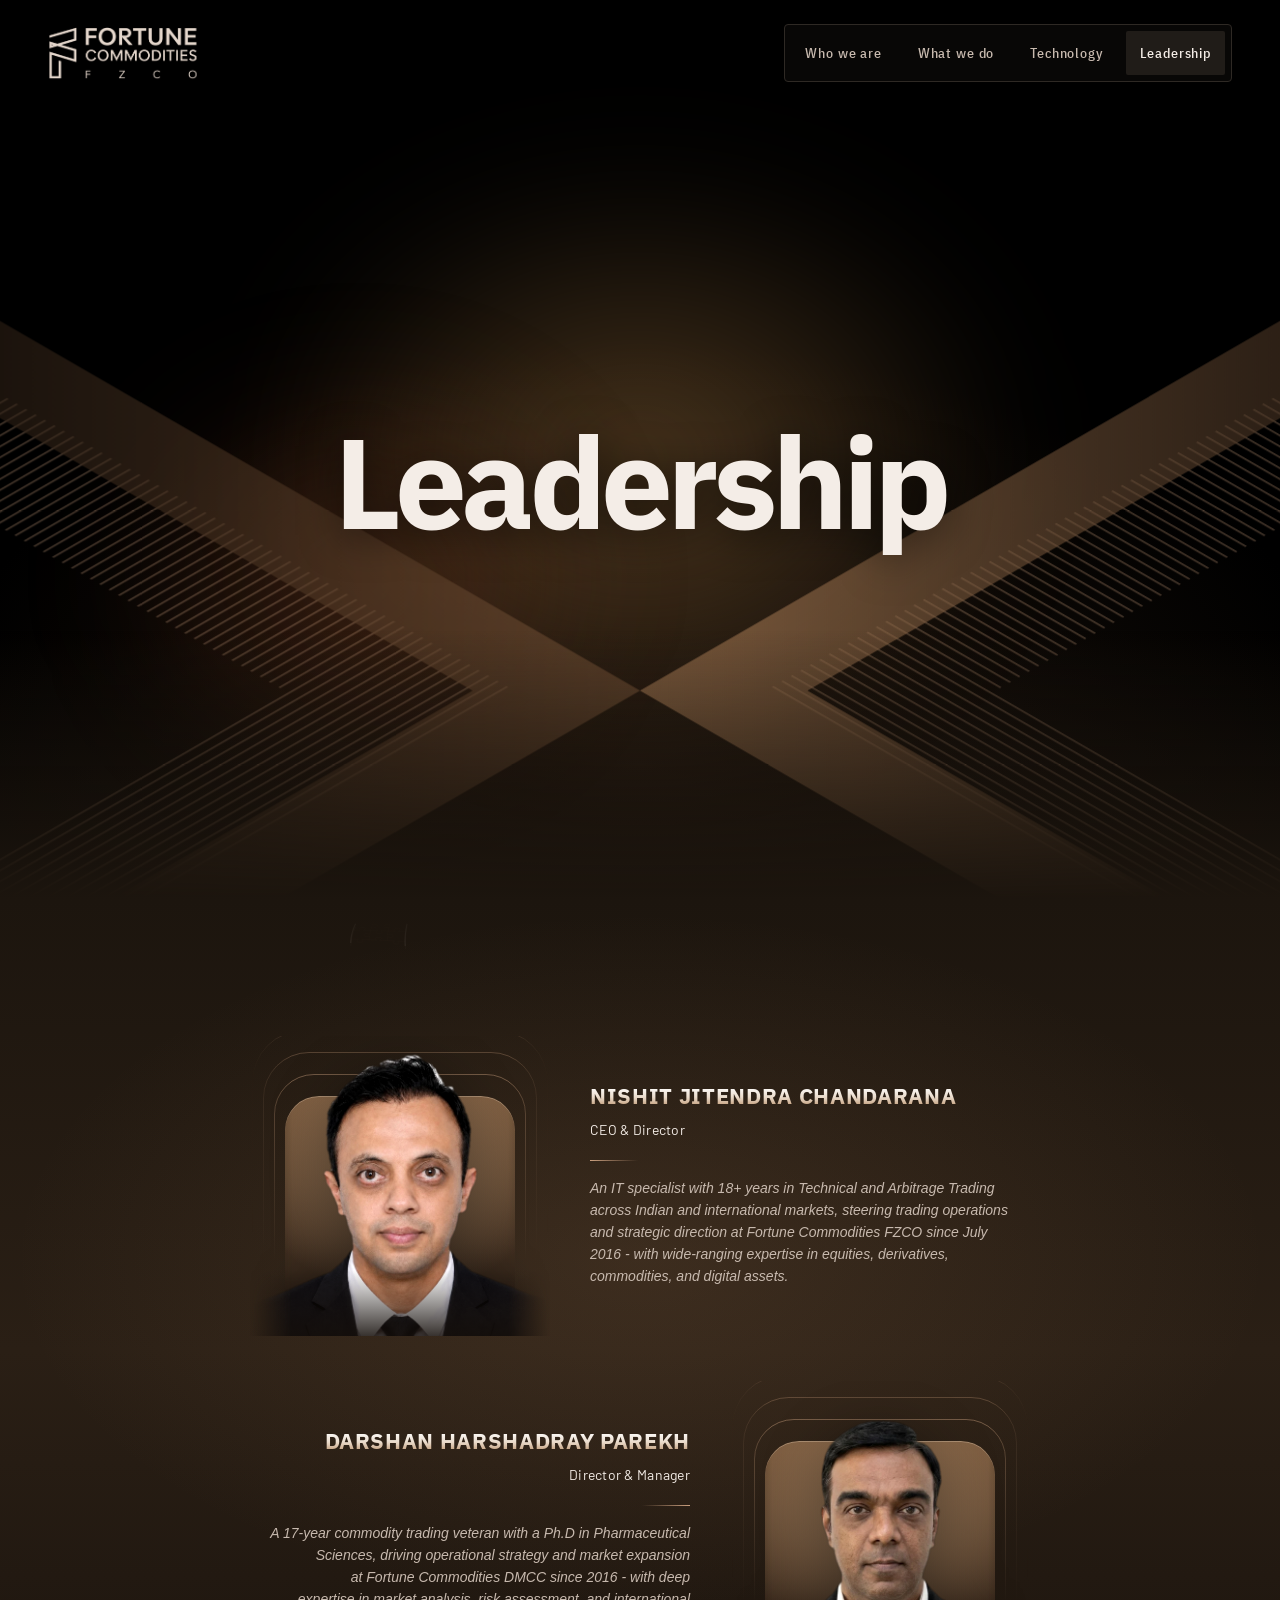
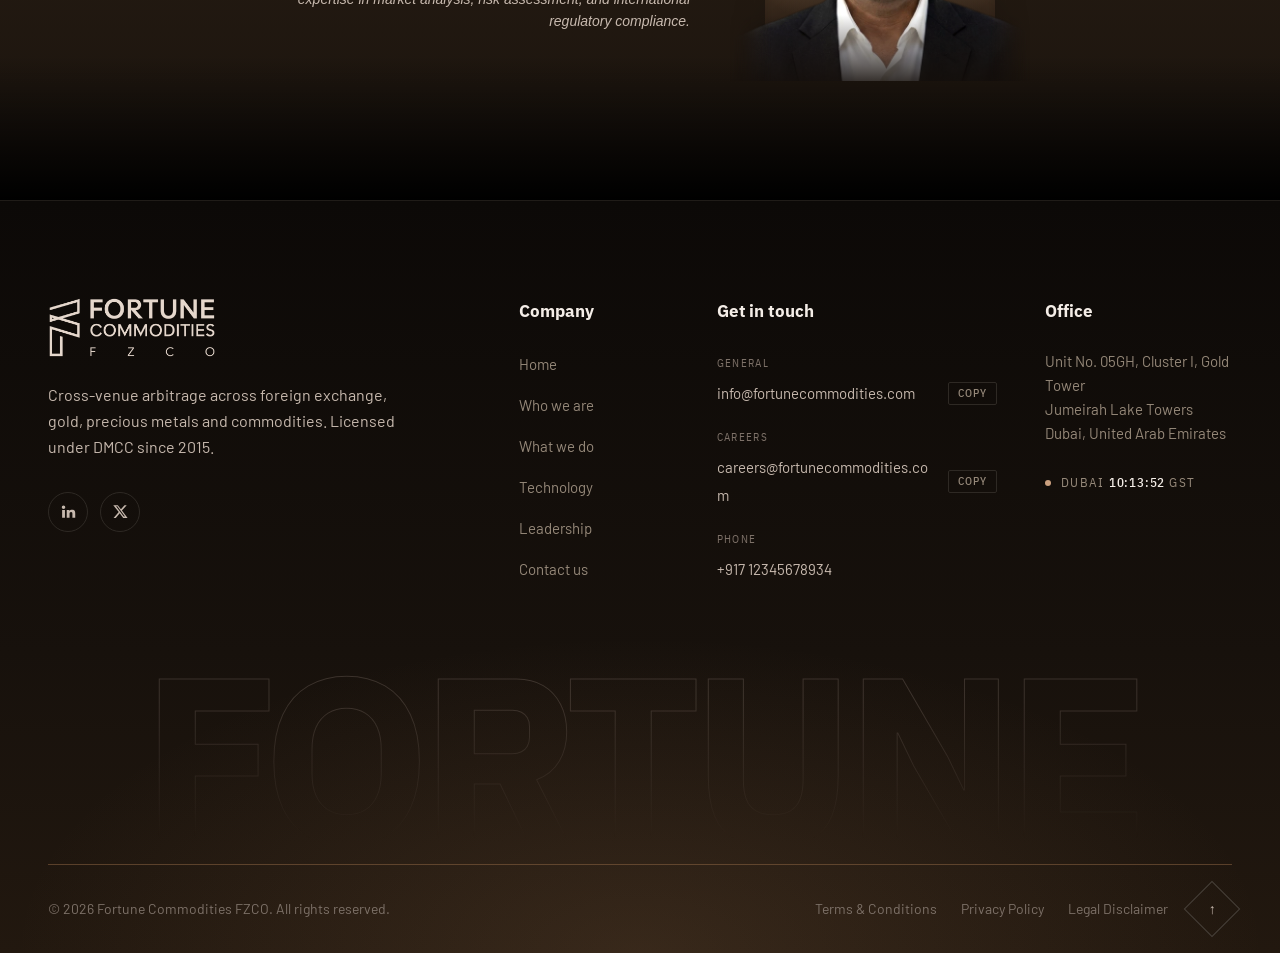
==== commit 43dee5c9: "Website design version 2 - Home: earth and line globe joined into one sphere with travelling   highl" ====
--- a/site/leadership.html
+++ b/site/leadership.html
@@ -10,9 +10,10 @@
   <link rel="preconnect" href="https://fonts.gstatic.com" crossorigin>
   <link rel="stylesheet" href="https://fonts.googleapis.com/css2?family=Barlow:wght@400;500&family=IBM+Plex+Sans+Condensed:wght@500&family=IBM+Plex+Sans:wght@700&display=swap">
   <link rel="stylesheet" href="css/tokens.css">
-  <link rel="stylesheet" href="css/styles.css?v=5">
+  <link rel="stylesheet" href="css/styles.css?v=21">
   <link rel="stylesheet" href="css/themes.css?v=2">
-  <link rel="stylesheet" href="css/leadership.css?v=4">
+  <link rel="stylesheet" href="css/about.css?v=8">
+  <link rel="stylesheet" href="css/leadership.css?v=14">
 </head>
 <body>
   <header class="site-header">
@@ -29,90 +30,100 @@
   </header>
 
   <main class="lead">
+    <!-- 1. Hero: the angled form of the logo's F, carried in as layered shapes converging under the title -->
+    <section class="page-hero lead-hero">
+      <svg class="lead-shapes" viewBox="0 0 1440 860" preserveAspectRatio="xMidYMid slice" aria-hidden="true" focusable="false">
+        <defs>
+          <linearGradient id="ls-left" x1="0" y1="0" x2="1" y2="0"><stop offset="0" stop-color="#21170f"/><stop offset="1" stop-color="#775438"/></linearGradient>
+          <linearGradient id="ls-right" x1="1" y1="0" x2="0" y2="0"><stop offset="0" stop-color="#39281b"/><stop offset="1" stop-color="#ae8058"/></linearGradient>
+          <pattern id="ls-hatch" width="9" height="9" patternUnits="userSpaceOnUse" patternTransform="rotate(-30)"><rect width="9" height="1.3" fill="#cba07f"/></pattern>
+          <pattern id="ls-hatch-r" width="9" height="9" patternUnits="userSpaceOnUse" patternTransform="rotate(30)"><rect width="9" height="1.3" fill="#cba07f"/></pattern>
+        </defs>
+        <g class="ls-side ls-l">
+          <path class="ls-lines" d="M0 314 L600 660 L0 1006 L0 879 L380 660 L0 441 Z" fill="url(#ls-hatch)"/>
+          <path class="ls-solid" d="M0 244 L720 660 L0 1076 L0 983 L560 660 L0 337 Z" fill="url(#ls-left)"/>
+        </g>
+        <g class="ls-side ls-r">
+          <path class="ls-lines" d="M1440 314 L840 660 L1440 1006 L1440 879 L1060 660 L1440 441 Z" fill="url(#ls-hatch-r)"/>
+          <path class="ls-solid" d="M1440 244 L720 660 L1440 1076 L1440 983 L880 660 L1440 337 Z" fill="url(#ls-right)"/>
+        </g>
+      </svg>
+      <div class="page-hero-glow" aria-hidden="true"><span></span><span></span></div>
+      <div class="page-hero-inner">
+        <h1 class="page-title rise">Leadership</h1>
+      </div>
+    </section>
+
     <!-- A road built from puzzle pieces, drawn in line; the leaders stand on the pieces still being placed -->
-    <section class="road" id="road" aria-labelledby="lead-title">
+    <section class="road" id="road" aria-label="Our leaders">
       <canvas class="road-canvas" id="road-canvas" aria-hidden="true"></canvas>
-      <div class="road-head"><h1 class="lead-title" id="lead-title">Leadership</h1></div>
       <ul class="leaders" id="leaders">
         <li class="leader" data-slot="0">
-          <div class="leader-photo"><img src="assets/leader-1.png" alt="Nishit Jitendra Chandarana" width="360" height="300"></div>
-          <div class="leader-text">
+          <div class="leader-stage">
+            <span class="leader-rings" aria-hidden="true"><i></i><i></i><i></i></span>
+            <span class="leader-frame" aria-hidden="true"></span>
+            <img src="assets/leader-nishit.png" alt="Nishit Jitendra Chandarana" width="1020" height="600">
+          </div>
+          <div class="leader-id">
             <h2 class="leader-name">Nishit Jitendra Chandarana</h2>
-            <p class="leader-role">CEO and Director</p>
-            <p class="leader-bio">An IT specialist with 18+ years in Technical and Arbitrage Trading across Indian and international markets, steering trading operations and strategic direction at Fortune Commodities FZCO since July 2016 - with wide-ranging expertise in equities, derivatives, commodities, and digital assets.</p>
+            <p class="leader-role">CEO &amp; Director</p>
           </div>
+          <p class="leader-bio">An IT specialist with 18+ years in Technical and Arbitrage Trading across Indian and international markets, steering trading operations and strategic direction at Fortune Commodities FZCO since July 2016 - with wide-ranging expertise in equities, derivatives, commodities, and digital assets.</p>
         </li>
         <li class="leader" data-slot="1">
-          <div class="leader-photo"><img src="assets/leader-2.png" alt="Nishit Jitendra Chandarana" width="320" height="308"></div>
-          <div class="leader-text">
-            <h2 class="leader-name">Nishit Jitendra Chandarana</h2>
-            <p class="leader-role">CEO and Director</p>
-            <p class="leader-bio">An IT specialist with 18+ years in Technical and Arbitrage Trading across Indian and international markets, steering trading operations and strategic direction at Fortune Commodities FZCO since July 2016 - with wide-ranging expertise in equities, derivatives, commodities, and digital assets.</p>
+          <div class="leader-stage">
+            <span class="leader-rings" aria-hidden="true"><i></i><i></i><i></i></span>
+            <span class="leader-frame" aria-hidden="true"></span>
+            <img src="assets/leader-darshan.png" alt="Darshan Harshadray Parekh" width="1020" height="600">
           </div>
+          <div class="leader-id">
+            <h2 class="leader-name">Darshan Harshadray Parekh</h2>
+            <p class="leader-role">Director &amp; Manager</p>
+          </div>
+          <p class="leader-bio">A 17-year commodity trading veteran with a Ph.D in Pharmaceutical Sciences, driving operational strategy and market expansion at Fortune Commodities DMCC since 2016 - with deep expertise in market analysis, risk assessment, and international regulatory compliance.</p>
         </li>
       </ul>
     </section>
   </main>
 
-  <!-- Footer: the spread closes wherever the visitor points -->
   <footer class="site-footer" aria-label="Footer">
-    <div class="spread" id="spread">
-      <canvas class="spread-lines" id="spread-lines" aria-hidden="true"></canvas>
-      <div class="spread-copy">
-        <p class="spread-hint" aria-hidden="true"><span class="hint-dot"></span><span class="hint-long">Move across the lines to close the spread</span><span class="hint-short">Tap the lines to close the spread</span></p>
-      </div>
-    </div>
-
-    <div class="foot-grid">
+    <div class="foot-top">
       <div class="foot-brand">
         <img src="assets/logo-cream.png" alt="Fortune Commodities FZCO" width="640" height="232">
         <p>Cross-venue arbitrage across foreign exchange, gold, precious metals and commodities. Licensed under DMCC since 2015.</p>
-        <address>
-          <span class="foot-k">Registered office</span>
-          Unit No. 05GH, Cluster I, Gold Tower<br>Jumeirah Lake Towers<br>Dubai, United Arab Emirates
-        </address>
+        <div class="social">
+          <a href="#" aria-label="Fortune Commodities on LinkedIn">
+            <svg viewBox="0 0 24 24" aria-hidden="true"><path d="M4.98 3.5a2.5 2.5 0 1 1 0 5 2.5 2.5 0 0 1 0-5zM3 9.75h4v11H3zM9.5 9.75h3.8v1.5h.06c.53-1 1.83-1.8 3.77-1.8 4 0 4.37 2.4 4.37 5.5v5.8h-4v-5.1c0-1.3 0-2.9-1.8-2.9s-2.2 1.4-2.2 2.8v5.2h-4z"/></svg>
+          </a>
+          <a href="#" aria-label="Fortune Commodities on X">
+            <svg viewBox="0 0 24 24" aria-hidden="true"><path d="M17.7 3h3.1l-6.8 7.7L22 21h-6.2l-4.9-6.4L5.3 21H2.2l7.3-8.3L1.8 3h6.4l4.4 5.8zm-1.1 16.2h1.7L7.5 4.7H5.7z"/></svg>
+          </a>
+        </div>
       </div>
 
-      <nav class="foot-nav" aria-label="Footer">
-        <span class="foot-k">Navigate</span>
-        <ul>
-          <li><a href="index.html"><i>01</i><span>Home</span></a></li>
-          <li><a href="who-we-are.html"><i>02</i><span>Who we are</span></a></li>
-          <li><a href="what-we-do.html"><i>03</i><span>What we do</span></a></li>
-          <li><a href="technology.html"><i>04</i><span>Technology</span></a></li>
-          <li><a href="leadership.html"><i>05</i><span>Leadership</span></a></li>
-          <li><a href="index.html#contact"><i>06</i><span>Contact us</span></a></li>
-        </ul>
-      </nav>
-
-      <div class="foot-touch">
-        <span class="foot-k">Get in touch</span>
-        <ul class="mail-list">
-          <li>
-            <span class="mail-k">General</span>
-            <a href="mailto:info@fortunecommodities.com">info@fortunecommodities.com</a>
-            <button class="copy" type="button" data-copy="info@fortunecommodities.com" aria-label="Copy general email address">Copy</button>
-          </li>
-          <li>
-            <span class="mail-k">Careers</span>
-            <a href="mailto:careers@fortunecommodities.com">careers@fortunecommodities.com</a>
-            <button class="copy" type="button" data-copy="careers@fortunecommodities.com" aria-label="Copy careers email address">Copy</button>
-          </li>
-          <li>
-            <span class="mail-k">Phone</span>
-            <a href="tel:+91712345678934">+917 12345678934</a>
-          </li>
-        </ul>
-
-        <div class="foot-row">
-          <div class="social">
-            <a href="#" aria-label="Fortune Commodities on LinkedIn">
-              <svg viewBox="0 0 24 24" aria-hidden="true"><path d="M4.98 3.5a2.5 2.5 0 1 1 0 5 2.5 2.5 0 0 1 0-5zM3 9.75h4v11H3zM9.5 9.75h3.8v1.5h.06c.53-1 1.83-1.8 3.77-1.8 4 0 4.37 2.4 4.37 5.5v5.8h-4v-5.1c0-1.3 0-2.9-1.8-2.9s-2.2 1.4-2.2 2.8v5.2h-4z"/></svg>
-            </a>
-            <a href="#" aria-label="Fortune Commodities on X">
-              <svg viewBox="0 0 24 24" aria-hidden="true"><path d="M17.7 3h3.1l-6.8 7.7L22 21h-6.2l-4.9-6.4L5.3 21H2.2l7.3-8.3L1.8 3h6.4l4.4 5.8zm-1.1 16.2h1.7L7.5 4.7H5.7z"/></svg>
-            </a>
-          </div>
+      <div class="foot-cols">
+        <nav class="foot-col" aria-label="Footer">
+          <h2 class="foot-h">Company</h2>
+          <ul>
+            <li><a href="index.html">Home</a></li>
+            <li><a href="who-we-are.html">Who we are</a></li>
+            <li><a href="what-we-do.html">What we do</a></li>
+            <li><a href="technology.html">Technology</a></li>
+            <li><a href="leadership.html">Leadership</a></li>
+            <li><a href="index.html#contact">Contact us</a></li>
+          </ul>
+        </nav>
+        <div class="foot-col">
+          <h2 class="foot-h">Get in touch</h2>
+          <ul class="mail-list">
+            <li><span class="mail-k">General</span><a href="mailto:info@fortunecommodities.com">info@fortunecommodities.com</a><button class="copy" type="button" data-copy="info@fortunecommodities.com" aria-label="Copy general email address">Copy</button></li>
+            <li><span class="mail-k">Careers</span><a href="mailto:careers@fortunecommodities.com">careers@fortunecommodities.com</a><button class="copy" type="button" data-copy="careers@fortunecommodities.com" aria-label="Copy careers email address">Copy</button></li>
+            <li><span class="mail-k">Phone</span><a href="tel:+91712345678934">+917 12345678934</a></li>
+          </ul>
+        </div>
+        <div class="foot-col">
+          <h2 class="foot-h">Office</h2>
+          <address>Unit No. 05GH, Cluster I, Gold Tower<br>Jumeirah Lake Towers<br>Dubai, United Arab Emirates</address>
           <div class="clock" aria-label="Local time in Dubai">
             <span class="clock-dot" aria-hidden="true"></span>
             <span>Dubai <b id="dubai-time">--:--</b> GST</span>
@@ -121,7 +132,7 @@
       </div>
     </div>
 
-    <div class="wordmark" id="wordmark" aria-hidden="true">FORTUNE</div>
+    <div class="foot-skyline" aria-hidden="true"><div class="wordmark" id="wordmark" data-text="FORTUNE">FORTUNE</div></div>
 
     <div class="foot-bar">
       <p>© 2026 Fortune Commodities FZCO. All rights reserved.</p>
@@ -135,7 +146,7 @@
   </footer>
 
   <script src="js/nav.js"></script>
-  <script src="js/footer.js"></script>
-  <script src="js/leadership.js?v=6"></script>
+  <script src="js/footer.js?v=3"></script>
+  <script src="js/leadership.js?v=11"></script>
 </body>
 </html>
--- a/site/css/styles.css
+++ b/site/css/styles.css
@@ -128,8 +128,6 @@
   margin: clamp(28px, 5vh, 64px) 0 0;   /* centred by left + translate only; auto margins would add a second offset */
   left: 50%; transform: translateX(-50%);
   overflow: hidden;
-  -webkit-mask-image: linear-gradient(to bottom, #000 62%, transparent 100%);
-          mask-image: linear-gradient(to bottom, #000 62%, transparent 100%);
 }
 .dome { position: absolute; left: 0; top: 0; width: 100%; height: 200%; }
 
@@ -138,8 +136,7 @@
   position: relative;
   isolation: isolate;
   overflow: hidden;
-  margin-top: -14vw;               /* pull the band up under the fading globe */
-  padding-top: calc(14vw + var(--space-12));
+  padding-bottom: var(--space-24);
   text-align: center;
 }
 .between-glow { position: absolute; inset: 0 -15% 35%; z-index: -2; filter: blur(80px); pointer-events: none; }
@@ -164,52 +161,73 @@
   max-width: 560px; margin: var(--space-6) auto 0; text-wrap: balance;
 }
 
+/* the five pillars sit on the lower half of the globe: three above, two below */
 .pillars {
-  list-style: none; padding: 0; margin: var(--space-16) auto 0;
-  display: flex; flex-wrap: wrap; justify-content: center;
-  max-width: 900px;
-  row-gap: var(--space-8);
+  list-style: none; padding: 0; margin: 0;
+  position: absolute; inset: 0; z-index: 2;
 }
 .pillars li {
-  display: flex; flex-direction: column; align-items: center; gap: var(--space-1);
-  padding: 0 var(--space-8);
-  flex: 0 0 auto;
-  position: relative;
-}
-.pillars li + li::before {
-  content: ""; position: absolute; left: 0; top: 10%; bottom: 10%; width: 1px;
-  background: linear-gradient(to bottom, transparent, var(--neutral-400), transparent);
-}
-.pillars li:nth-child(4)::before { display: none; }   /* new row starts clean on desktop */
-.pillars li:nth-child(4) { margin-left: 0; }
+  position: absolute; left: var(--x); top: var(--y); translate: -50% 0;   /* translate, so the reveal's transform still works */
+  width: 168px;
+  display: flex; flex-direction: column; align-items: center; gap: 2px;
+  text-shadow: 0 2px 12px rgba(0, 0, 0, .8);
+}
+.pillars li:nth-child(1) { --x: 30%; --y: 24%; }
+.pillars li:nth-child(2) { --x: 50%; --y: 24%; }
+.pillars li:nth-child(3) { --x: 70%; --y: 24%; }
+.pillars li:nth-child(4) { --x: 40%; --y: 47%; }
+.pillars li:nth-child(5) { --x: 60%; --y: 47%; }
+.pillar-icon {
+  width: 56px; height: 56px; margin-bottom: var(--space-2); overflow: visible;
+  filter: drop-shadow(0 6px 12px rgba(0, 0, 0, .5));
+}
+.pillar-icon .pi-hex, .pillar-icon .pi-ring { stroke-width: 2; stroke-linejoin: round; }
+.pillar-icon .pi-glyph { filter: drop-shadow(0 2px 2px rgba(0, 0, 0, .35)); }
 .pillar-k {
-  font-family: var(--font-condensed); font-weight: 500; font-size: 14px; line-height: 18px;
+  font-family: var(--font-condensed); font-weight: 500; font-size: 11px; line-height: 14px;
   letter-spacing: .08em; text-transform: uppercase; color: var(--neutral-600);
 }
 .pillar-v {
-  font-family: var(--font-display); font-weight: 700; font-size: clamp(24px, 2.4vw, 32px); line-height: 1.15;
+  font-family: var(--font-display); font-weight: 700; font-size: 18px; line-height: 1.2;
   color: var(--neutral-800);
 }
-/* force 3 + 2 rows on wide screens */
-@media (min-width: 900px) {
-  .pillars { display: grid; grid-template-columns: repeat(6, 1fr); }
-  .pillars li { grid-column: span 2; }
-  .pillars li:nth-child(4) { grid-column: 2 / span 2; }
-  .pillars li:nth-child(5) { grid-column: 4 / span 2; }
-}
-
-/* Wire half-globe: the canvas draws a full sphere; the wrapper shows only its lower half. */
+
+/* Wire half-globe: the same size as the earth above, so the two halves meet at the equator.
+   The canvas draws a full sphere; the wrapper shows only its lower half. */
+.bowl-stage {
+  position: relative; z-index: 1;
+  width: min(1180px, 120vw);
+  aspect-ratio: 2 / 1;
+  left: 50%; transform: translateX(-50%);
+}
 .bowl-wrap {
-  position: relative; z-index: 1;
-  width: min(1320px, 130vw);
-  aspect-ratio: 2 / 1;
-  margin: clamp(8px, 2vw, 40px) 0 0;
-  left: 50%; transform: translateX(-50%);
+  position: absolute; inset: 0;
   overflow: hidden;
-  -webkit-mask-image: linear-gradient(to bottom, transparent 0%, #000 18%, #000 82%, transparent 100%);
-          mask-image: linear-gradient(to bottom, transparent 0%, #000 18%, #000 82%, transparent 100%);
+  -webkit-mask-image: linear-gradient(to bottom, #000 62%, transparent 100%);
+          mask-image: linear-gradient(to bottom, #000 62%, transparent 100%);
 }
 .bowl { position: absolute; left: 0; bottom: 0; width: 100%; height: 200%; }
+
+.between-copy { margin-top: calc(-1 * var(--space-12)); }
+
+/* the three markets converging on the arbitrage desk */
+.flow { max-width: 600px; margin: var(--space-16) auto 0; }
+.flow-markets {
+  list-style: none; margin: 0; padding: 0;
+  display: grid; grid-template-columns: repeat(3, 1fr);
+}
+.flow-markets li, .flow-desk {
+  display: flex; flex-direction: column; align-items: center; gap: var(--space-3);
+  font-family: var(--font-condensed); font-weight: 500; font-size: 14px; line-height: 18px; color: var(--neutral-700);
+}
+.flow-node {
+  width: 9px; height: 9px; transform: rotate(45deg);
+  background: var(--bronze-800); border: 1px solid var(--bronze-200);
+  box-shadow: 0 0 14px color-mix(in srgb, var(--glow-amber) 60%, transparent);
+}
+.flow-lines { display: block; width: 100%; height: 64px; margin-top: var(--space-3); }
+.flow-desk { margin: var(--space-2) 0 0; flex-direction: column-reverse; color: var(--neutral-800); letter-spacing: .1em; text-transform: uppercase; font-size: 13px; }
+.flow-node.main { width: 13px; height: 13px; background: var(--bronze); }
 
 /* ---------- Motion ---------- */
 @keyframes drift-a { to { transform: translate(4%, 6%) scale(1.08); } }
@@ -235,10 +253,20 @@
   .nav.open { opacity: 1; visibility: visible; transform: none; transition-delay: 0s; }
   .nav a { padding: 12px 14px; font-size: 15px; }
   .brand img { width: 120px; }
-  .pillars li { padding: 0 var(--space-4); flex-basis: 50%; }
-  .pillars li::before { display: none; }
-  .dome-wrap { width: 150vw; }
-  .bowl-wrap { width: 160vw; }
+  .dome-wrap, .bowl-stage { width: 150vw; }
+  .pillars {
+    inset: 5% auto auto 50%; transform: translateX(-50%);
+    width: min(100vw - 32px, 420px);
+    display: grid; grid-template-columns: repeat(6, 1fr); row-gap: var(--space-4);
+  }
+  .pillars li { position: static; translate: none; width: auto; grid-column: span 2; }
+  .pillars li:nth-child(4) { grid-column: 2 / span 2; }
+  .pillars li:nth-child(5) { grid-column: 4 / span 2; }
+  .pillar-icon { width: 40px; height: 40px; margin-bottom: 4px; }
+  .pillar-k { font-size: 10px; line-height: 13px; letter-spacing: .05em; }
+  .pillar-v { font-size: 15px; }
+  .between-copy { margin-top: var(--space-8); }
+  .flow-markets li { font-size: 13px; }
 }
 
 /* ---------- 4. Contact ---------- */
@@ -416,142 +444,99 @@
   .tabs { gap: var(--space-6); }
 }
 
-/* ---------- Footer ---------- */
+/* ---------- Footer ----------
+   Brand and three link columns on top; the Dubai skyline, drawn in bronze line,
+   rises along the bottom edge; the legal bar sits beneath it. */
 .site-footer {
-  position: relative; overflow: hidden;
-  background: var(--neutral-50);
+  position: relative; overflow: hidden; isolation: isolate;
+  background:
+    radial-gradient(70% 60% at 50% 100%, color-mix(in srgb, var(--bronze) 16%, transparent), transparent 70%),
+    linear-gradient(180deg, #0c0907 0%, #17110c 60%, #22180f 100%);
   border-top: 1px solid var(--neutral-200);
   padding: 0 var(--space-12);
 }
-.site-footer::before { /* faint ember warmth rising from below */
-  content: ""; position: absolute; left: 50%; bottom: -30%; width: 120%; height: 70%;
-  transform: translateX(-50%); pointer-events: none;
-  background: radial-gradient(closest-side, color-mix(in srgb, var(--glow-ember) 16%, transparent), color-mix(in srgb, var(--glow-oxblood) 8%, transparent) 55%, transparent);
-  filter: blur(20px);
-}
 .site-footer > * { position: relative; max-width: 1240px; margin-inline: auto; }
 
-/* The spread band: two price lines meet wherever the pointer is */
-.spread {
-  position: relative; display: grid; grid-template-columns: 1fr auto; align-items: end; gap: var(--space-8);
-  padding: 250px 0 var(--space-12);
-  min-height: 0;
-  cursor: crosshair;
-}
-.spread-lines { position: absolute; inset: 0 calc(50% - 50vw); width: 100vw; height: 100%; pointer-events: none; }
-.spread-copy { position: relative; pointer-events: none; }
-.spread-copy .eyebrow { margin-bottom: var(--space-4); }
-.spread-title {
-  font-family: var(--font-display); font-weight: 700;
-  font-size: clamp(44px, 7vw, 104px); line-height: .98; letter-spacing: -.035em;
-  margin: 0; color: var(--neutral-800);
-}
-.spread-title .hl {
-  background: linear-gradient(100deg, var(--hl-1), var(--hl-2) 45%, var(--hl-3));
-  -webkit-background-clip: text; background-clip: text; color: transparent;
-}
-.spread-hint {
-  display: inline-flex; align-items: center; gap: 10px; margin: var(--space-6) 0 0;
-  font-family: var(--font-condensed); font-size: 13px; letter-spacing: .14em; text-transform: uppercase;
-  color: var(--neutral-500); transition: opacity .4s var(--ease-out);
-}
-.spread.touched .spread-hint { opacity: 0; }
-.hint-short { display: none; }
-.hint-dot { width: 7px; height: 7px; background: var(--bronze); transform: rotate(45deg); animation: hint 1.8s var(--ease-out) infinite; }
-@keyframes hint { 0%, 100% { opacity: .35; } 50% { opacity: 1; } }
-.spread-cta {
-  position: relative; display: inline-flex; align-items: center; gap: 10px;
-  font-family: var(--font-condensed); font-weight: 500; font-size: 15px; letter-spacing: .08em; text-transform: uppercase;
-  color: var(--on-accent); background: var(--accent);
-  padding: 16px 22px; border-radius: var(--radius-xs); cursor: pointer;
-  transition: background-color .2s var(--ease-out), box-shadow .2s var(--ease-out);
-}
-.spread-cta:hover { background: var(--accent-hover); box-shadow: var(--shadow-glow); }
-.spread-cta .arrow { transition: transform .2s var(--ease-out); }
-.spread-cta:hover .arrow { transform: translateX(4px); }
-
-/* Info grid */
-.foot-grid {
-  display: grid; grid-template-columns: 1.3fr .8fr 1.2fr; gap: var(--space-12);
-  padding: var(--space-12) 0 var(--space-16);
-  border-top: 1px solid var(--neutral-300);
-}
-.foot-k {
-  display: block; margin-bottom: var(--space-6);
-  font-family: var(--font-condensed); font-weight: 500; font-size: 13px; letter-spacing: .18em; text-transform: uppercase;
-  color: var(--bronze-300);
-}
+.foot-top { display: grid; grid-template-columns: minmax(0, 4fr) minmax(0, 7fr); gap: var(--space-16); padding: var(--space-24) 0 var(--space-12); }
 .foot-brand img { width: 168px; height: auto; margin-bottom: var(--space-6); }
-.foot-brand p { margin: 0; max-width: 380px; color: var(--neutral-700); font-size: 16px; line-height: 26px; }
-.foot-brand address { margin-top: var(--space-8); font-style: normal; color: var(--neutral-600); font-size: 15px; line-height: 24px; }
-.foot-brand address .foot-k { margin-bottom: var(--space-3); }
-
-.foot-nav ul { list-style: none; margin: 0; padding: 0; display: grid; gap: 2px; }
-.foot-nav a {
-  position: relative; display: flex; align-items: baseline; gap: 14px; padding: 7px 0;
-  color: var(--neutral-800); font-size: 17px;
-}
-.foot-nav i {
-  font-style: normal; font-family: var(--font-condensed); font-size: 12px; letter-spacing: .1em;
-  color: var(--neutral-500); transition: color .25s var(--ease-out);
-}
-.foot-nav span { position: relative; transition: transform .3s var(--ease-out), color .25s; }
-.foot-nav span::before { /* two hairlines converge into a point as you hover */
-  content: ""; position: absolute; left: -26px; top: 50%; width: 18px; height: 1px;
-  background: linear-gradient(90deg, transparent, var(--bronze-300));
-  transform: scaleX(0); transform-origin: right; transition: transform .3s var(--ease-out);
-}
-.foot-nav a:hover span, .foot-nav a:focus-visible span { transform: translateX(24px); color: var(--bronze-100); }
-.foot-nav a:hover span::before, .foot-nav a:focus-visible span::before { transform: scaleX(1); }
-.foot-nav a:hover i, .foot-nav a:focus-visible i { color: var(--bronze-300); }
-
-.mail-list { list-style: none; margin: 0; padding: 0; display: grid; gap: var(--space-4); }
-.mail-list li { display: grid; grid-template-columns: 72px 1fr auto; align-items: center; gap: var(--space-3); padding-bottom: var(--space-4); border-bottom: 1px solid var(--neutral-200); }
-.mail-k { font-family: var(--font-condensed); font-size: 12px; letter-spacing: .12em; text-transform: uppercase; color: var(--neutral-500); }
-.mail-list a { color: var(--neutral-800); font-size: 17px; overflow-wrap: anywhere; background: linear-gradient(var(--bronze-300), var(--bronze-300)) 0 100% / 0 1px no-repeat; transition: background-size .3s var(--ease-out), color .2s; }
-.mail-list a:hover { color: var(--bronze-100); background-size: 100% 1px; }
+.foot-brand p { margin: 0; max-width: 360px; color: var(--neutral-700); font-size: 16px; line-height: 26px; }
+.social { display: flex; gap: var(--space-3); margin-top: var(--space-8); }
+.social a {
+  display: grid; place-items: center; width: 40px; height: 40px; border-radius: 50%;
+  border: 1px solid var(--neutral-300); color: var(--neutral-700);
+  transition: color .2s, background-color .2s, border-color .2s, transform .3s var(--ease-out);
+}
+.social a:hover { color: var(--on-accent); background: var(--bronze); border-color: var(--bronze); transform: translateY(-3px); }
+.social svg { width: 17px; height: 17px; fill: currentColor; }
+
+.foot-cols { display: grid; grid-template-columns: .8fr 1.5fr 1fr; gap: var(--space-12); }
+.foot-h { margin: 0 0 var(--space-6); font-family: var(--font-display); font-weight: 700; font-size: 17px; letter-spacing: -.005em; color: var(--neutral-800); }
+.foot-col ul { list-style: none; margin: 0; padding: 0; display: grid; gap: var(--space-3); }
+.foot-col nav a, nav.foot-col a { color: var(--neutral-600); font-size: 15px; transition: color .2s; }
+nav.foot-col a:hover { color: var(--bronze-200); }
+.foot-col address { font-style: normal; color: var(--neutral-600); font-size: 15px; line-height: 24px; }
+
+.mail-list { gap: var(--space-4) !important; }
+.mail-list li { display: grid; grid-template-columns: 1fr auto; align-items: center; column-gap: var(--space-3); row-gap: 2px; }
+.mail-k { grid-column: 1 / -1; font-family: var(--font-condensed); font-size: 11px; letter-spacing: .12em; text-transform: uppercase; color: var(--neutral-500); }
+.mail-list a { color: var(--neutral-700); font-size: 15px; overflow-wrap: anywhere; transition: color .2s; }
+.mail-list a:hover { color: var(--bronze-200); }
 .copy {
-  font: 500 11px/1 var(--font-condensed); letter-spacing: .12em; text-transform: uppercase;
-  color: var(--neutral-600); background: transparent; border: 1px solid var(--neutral-300);
-  padding: 7px 9px; border-radius: var(--radius-xs); cursor: pointer;
-  transition: color .2s, border-color .2s, background-color .2s;
+  font: 500 11px/1 var(--font-condensed); letter-spacing: .1em; text-transform: uppercase;
+  padding: 5px 9px; color: var(--neutral-600); background: none; cursor: pointer;
+  border: 1px solid var(--neutral-300); border-radius: var(--radius-xs); transition: color .2s, border-color .2s, background-color .2s;
 }
 .copy:hover { color: var(--bronze-100); border-color: var(--bronze-600); }
 .copy.done { color: var(--on-accent); background: var(--bronze); border-color: var(--bronze); }
 
-.foot-row { display: flex; align-items: center; justify-content: space-between; gap: var(--space-4); margin-top: var(--space-8); flex-wrap: wrap; }
-.social { display: flex; gap: var(--space-3); }
-.social a {
-  display: grid; place-items: center; width: 42px; height: 42px;
-  border: 1px solid var(--neutral-300); border-radius: var(--radius-xs); color: var(--neutral-700);
-  transition: color .2s, border-color .2s, transform .25s var(--ease-out), background-color .2s;
-}
-.social a:hover { color: var(--on-accent); background: var(--bronze); border-color: var(--bronze); transform: translateY(-3px) rotate(-4deg); }
-.social svg { width: 17px; height: 17px; fill: currentColor; }
-.clock { display: inline-flex; align-items: center; gap: 10px; font-family: var(--font-condensed); font-size: 13px; letter-spacing: .1em; text-transform: uppercase; color: var(--neutral-600); }
+.clock { display: inline-flex; align-items: center; gap: 10px; margin-top: var(--space-6); font-family: var(--font-condensed); font-size: 13px; letter-spacing: .1em; text-transform: uppercase; color: var(--neutral-600); }
 .clock b { color: var(--neutral-800); font-weight: 500; font-variant-numeric: tabular-nums; letter-spacing: .06em; }
-.clock-dot { width: 6px; height: 6px; border-radius: 50%; background: var(--bronze-300); box-shadow: 0 0 0 0 rgba(203,160,127,.6); animation: ping 2.4s ease-out infinite; }
+.clock-dot { width: 6px; height: 6px; border-radius: 50%; background: var(--bronze-300); animation: ping 2.4s ease-out infinite; }
 @keyframes ping { 0% { box-shadow: 0 0 0 0 rgba(203,160,127,.55); } 80%, 100% { box-shadow: 0 0 0 9px rgba(203,160,127,0); } }
 
-/* Giant wordmark: outlined, lit in bronze where the pointer is */
-.wordmark {
-  --mx: 50%;
+/* the skyline: full-bleed, fading out at the sides and into the bar below */
+.foot-skyline { max-width: none !important; margin: 0 calc(-1 * var(--space-12)); display: flex; justify-content: center; pointer-events: none; }
+/* the giant wordmark: outlined letters; under the pointer they fill with the Dubai skyline */
+.foot-skyline { position: relative; }
+.foot-skyline .wordmark {
+  --mx: 50%; --my: 50%;
+  position: relative; width: 100%; margin-bottom: var(--space-4); padding-top: var(--space-8);   /* clear of the bar line below */
   font-family: var(--font-display); font-weight: 700;
   font-size: clamp(60px, 18.5vw, 268px); line-height: .78; letter-spacing: -.045em;
   text-align: center; white-space: nowrap; user-select: none;
-  margin-bottom: -.1em;
   color: transparent;
   -webkit-text-stroke: 1px color-mix(in srgb, var(--neutral-500) 35%, transparent);
-  background: radial-gradient(260px circle at var(--mx) 55%, color-mix(in srgb, var(--glow-champagne) 55%, transparent), color-mix(in srgb, var(--bronze) 18%, transparent) 45%, transparent 70%);
-  -webkit-background-clip: text; background-clip: text;
   -webkit-mask-image: linear-gradient(180deg, #000 30%, transparent 96%);
           mask-image: linear-gradient(180deg, #000 30%, transparent 96%);
+}
+.foot-skyline .wordmark::after {
+  content: attr(data-text);
+  position: absolute; inset: var(--space-8) 0 0;
+  color: transparent; -webkit-text-stroke: 0;
+  background:
+    url("../assets/skyline-dubai.png") center bottom / auto 110% repeat-x,
+    linear-gradient(180deg, color-mix(in srgb, var(--bronze) 14%, transparent), color-mix(in srgb, var(--glow-champagne) 30%, transparent));
+  -webkit-background-clip: text; background-clip: text;
+  -webkit-mask-image: radial-gradient(280px circle at var(--mx) var(--my), #000 25%, transparent 72%);
+          mask-image: radial-gradient(280px circle at var(--mx) var(--my), #000 25%, transparent 72%);
+  opacity: 0; transition: opacity .5s var(--ease-out);
+  filter: brightness(1.9) saturate(1.1);
+}
+.foot-skyline .wordmark.lit::after { opacity: 1; }
+@media (hover: none) {   /* no pointer to follow: show the skyline faintly through the whole word */
+  .foot-skyline .wordmark::after { opacity: .55; -webkit-mask-image: none; mask-image: none; }
+}
+.foot-skyline img {
+  position: relative; z-index: 1;
+  display: block; width: min(1240px, 100%); height: auto; opacity: .85;
+  -webkit-mask-image: linear-gradient(90deg, transparent, #000 12%, #000 88%, transparent);
+          mask-image: linear-gradient(90deg, transparent, #000 12%, #000 88%, transparent);
 }
 
 .foot-bar {
   display: flex; align-items: center; gap: var(--space-6); flex-wrap: wrap;
   padding: var(--space-6) 0 calc(var(--space-6) + env(safe-area-inset-bottom, 0px));
-  border-top: 1px solid var(--neutral-300);
+  border-top: 1px solid color-mix(in srgb, var(--bronze-600) 50%, transparent);
   font-size: 14px; color: var(--neutral-500);
 }
 .foot-bar p { margin: 0; margin-right: auto; }
@@ -567,23 +552,26 @@
 .to-top:hover { background: var(--bronze); border-color: var(--bronze); color: var(--on-accent); }
 .to-top:hover span { transform: rotate(-45deg) translateY(-3px); }
 
-@media (max-width: 960px) {
+@media (max-width: 1000px) {
   .site-footer { padding: 0 var(--space-6); }
-  .spread { grid-template-columns: 1fr; align-items: start; min-height: 0; padding: 220px 0 var(--space-12); }
-  .spread-cta { justify-self: start; }
-  .foot-grid { grid-template-columns: 1fr 1fr; }
-  .foot-brand { grid-column: 1 / -1; }
-}
-@media (max-width: 560px) {
-  .foot-grid { grid-template-columns: 1fr; gap: var(--space-12); }
-  .mail-list li { grid-template-columns: 1fr auto; }
-  .mail-k { grid-column: 1 / -1; }
+  .foot-top { grid-template-columns: 1fr; gap: var(--space-12); padding-top: var(--space-16); }
+  .foot-skyline { margin: 0 calc(-1 * var(--space-6)); }
+}
+@media (max-width: 640px) {
+  .foot-cols { grid-template-columns: 1fr 1fr; gap: var(--space-10, 40px) var(--space-6); }
+  .foot-cols .foot-col:nth-child(2) { grid-column: 1 / -1; grid-row: 1; }
+  .foot-skyline img { width: 160%; max-width: none; }
   .foot-bar { display: grid; grid-template-columns: 1fr auto; align-items: center; gap: var(--space-4); line-height: 22px; }
   .foot-bar .legal { grid-column: 1 / -1; grid-row: 2; gap: var(--space-2) var(--space-4); }
   .to-top { margin-right: 6px; }
-  .hint-long { display: none; }
-  .hint-short { display: inline; }
-}
+}
+@media (prefers-reduced-motion: reduce) { .clock-dot { animation: none; } }
+
+/* ---------- Home: entrance + scroll reveal (same timing as the inner pages) ---------- */
+.js .rise { opacity: 0; transform: translateY(18px); animation: rise .9s var(--ease-out) forwards; animation-delay: var(--d, 0s); }
+@keyframes rise { to { opacity: 1; transform: none; } }
+.js .reveal { opacity: 0; transform: translateY(28px); transition: opacity .9s var(--ease-out), transform .9s var(--ease-out); transition-delay: var(--d, 0s); }
+.js .reveal.in { opacity: 1; transform: none; }
 @media (prefers-reduced-motion: reduce) {
-  .hint-dot, .clock-dot { animation: none; }
-}
+  .js .rise, .js .reveal { opacity: 1; transform: none; animation: none; transition: none; }
+}
--- a/site/css/about.css
+++ b/site/css/about.css
@@ -0,0 +1,255 @@
+/* Who we are. Minimal layout in the warm (original) palette; motion comes from
+   scroll (word reveal, timeline draw, fade-rise) and hover (venture spotlight). */
+
+.nav a[aria-current="page"] { color: var(--neutral-800); background: var(--neutral-200); }
+
+.about .wrap { max-width: 1240px; margin: 0 auto; padding: 0 var(--space-12); }
+.about .hl {
+  background: linear-gradient(100deg, var(--hl-1), var(--hl-2) 45%, var(--hl-3));
+  -webkit-background-clip: text; background-clip: text; color: transparent;
+}
+
+/* ---------- entrance + scroll reveal ---------- */
+.js .rise { opacity: 0; transform: translateY(18px); animation: rise .9s var(--ease-out) forwards; animation-delay: var(--d, 0s); }
+@keyframes rise { to { opacity: 1; transform: none; } }
+.js .reveal { opacity: 0; transform: translateY(28px); transition: opacity .9s var(--ease-out), transform .9s var(--ease-out); transition-delay: var(--d, 0s); }
+.js .reveal.in { opacity: 1; transform: none; }
+
+/* ---------- 1. Page hero ---------- */
+.page-hero {
+  position: relative; isolation: isolate; overflow: hidden;
+  min-height: min(88vh, 860px);
+  display: grid; place-items: center; text-align: center;
+  padding: 160px var(--space-6) var(--space-24);
+}
+.hero-lines { position: absolute; inset: 0; width: 100%; height: 100%; z-index: -1; }
+.page-hero-glow { position: absolute; inset: 0; z-index: -2; pointer-events: none; }
+.page-hero-glow span { position: absolute; border-radius: 50%; filter: blur(60px); }
+.page-hero-glow span:nth-child(1) {
+  width: 60vw; height: 46vw; max-width: 900px; max-height: 640px; left: 50%; top: 18%; transform: translateX(-50%);
+  background: radial-gradient(closest-side, color-mix(in srgb, var(--glow-amber) 34%, transparent), transparent);
+  animation: drift-a 18s ease-in-out infinite alternate;
+}
+.page-hero-glow span:nth-child(2) {
+  width: 40vw; height: 34vw; left: 8%; top: 40%;
+  background: radial-gradient(closest-side, color-mix(in srgb, var(--glow-ember) 26%, transparent), transparent);
+  animation: drift-b 15s ease-in-out infinite alternate;
+}
+.page-hero::after { /* fade into the next section */
+  content: ""; position: absolute; inset: auto 0 0; height: 30%; z-index: -1;
+  background: linear-gradient(transparent, var(--black));
+}
+.page-hero-inner { max-width: 900px; }
+.page-title {
+  font-family: var(--font-display); font-weight: 700;
+  font-size: clamp(56px, 10vw, 148px); line-height: .95; letter-spacing: -.045em;
+  margin: 0; color: var(--neutral-800);
+}
+.page-intro {
+  margin: var(--space-8) auto 0; max-width: 560px;
+  font-size: clamp(17px, 1.5vw, 20px); line-height: 1.6; color: var(--neutral-700); text-wrap: balance;
+}
+.scroll-cue {
+  position: absolute; left: 50%; bottom: var(--space-12); translate: -50% 0;
+  width: 26px; height: 42px; border: 1px solid var(--neutral-400); border-radius: 14px;
+}
+.scroll-cue span {
+  position: absolute; left: 50%; top: 8px; width: 2px; height: 8px; margin-left: -1px; border-radius: 2px;
+  background: var(--bronze-300); animation: cue 1.8s var(--ease-out) infinite;
+}
+@keyframes cue { 0% { opacity: 0; transform: translateY(0); } 30% { opacity: 1; } 100% { opacity: 0; transform: translateY(14px); } }
+.scroll-cue:hover { border-color: var(--bronze-300); }
+
+/* ---------- 2. Statement ---------- */
+.story { padding: var(--space-24) 0 var(--space-32); }
+.story-statement {
+  font-family: var(--font-display); font-weight: 700;
+  font-size: clamp(30px, 4.2vw, 60px); line-height: 1.12; letter-spacing: -.025em;
+  margin: 0; max-width: 1100px; color: var(--neutral-800); text-wrap: balance;
+}
+.story-statement .w { transition: opacity .35s linear, color .35s linear; }
+.js .story-statement .w { opacity: .16; }
+.js .story-statement .w.on { opacity: 1; }
+.story-sub {
+  margin: var(--space-12) 0 0 auto; max-width: 560px;
+  font-size: 20px; line-height: 32px; color: var(--neutral-700);
+  padding-left: var(--space-6); border-left: 1px solid var(--bronze-700);
+}
+
+/* ---------- section heads ---------- */
+.sec-head { margin-bottom: var(--space-16); }
+.sec-title {
+  font-family: var(--font-display); font-weight: 700;
+  font-size: clamp(32px, 3.6vw, 52px); line-height: 1.08; letter-spacing: -.025em;
+  margin: 0; max-width: 760px; color: var(--neutral-800); text-wrap: balance;
+}
+
+/* ---------- 3. Journey ---------- */
+.journey { --p: 0; padding: var(--space-24) 0 var(--space-32); border-top: 1px solid var(--neutral-200); }
+.timeline {
+  position: relative; list-style: none; margin: 0; padding: 0;
+  display: grid; grid-template-columns: repeat(3, 1fr); gap: var(--space-8);
+}
+.timeline::before, .timeline::after { /* track, then the bronze progress drawn over it */
+  content: ""; position: absolute; left: 0; right: 0; top: 7px; height: 1px; background: var(--neutral-300);
+}
+.timeline::after {
+  background: linear-gradient(90deg, var(--bronze-700), var(--bronze-300));
+  transform-origin: left; transform: scaleX(var(--p));
+}
+.milestone { position: relative; padding-top: var(--space-12); }
+.node {
+  position: absolute; top: 0; left: 0; width: 15px; height: 15px; z-index: 1;
+  background: var(--black); border: 1px solid var(--neutral-400); transform: rotate(45deg);
+  transition: background-color .4s var(--ease-out), border-color .4s, box-shadow .4s;
+}
+.milestone.lit .node { background: var(--bronze); border-color: var(--bronze-200); box-shadow: 0 0 0 6px color-mix(in srgb, var(--bronze) 18%, transparent); }
+.milestone.ongoing.lit .node { animation: beacon 2.2s ease-out infinite; }
+@keyframes beacon {
+  0% { box-shadow: 0 0 0 0 color-mix(in srgb, var(--bronze-300) 55%, transparent); }
+  80%, 100% { box-shadow: 0 0 0 16px color-mix(in srgb, var(--bronze-300) 0%, transparent); }
+}
+.m-year {
+  display: block; font-family: var(--font-display); font-weight: 700;
+  font-size: clamp(40px, 4.4vw, 64px); line-height: 1; letter-spacing: -.03em;
+  color: var(--neutral-400); transition: color .5s var(--ease-out);
+}
+.milestone.lit .m-year { color: var(--neutral-800); }
+.m-text { display: block; margin-top: var(--space-4); max-width: 280px; font-size: 18px; line-height: 28px; color: var(--neutral-600); transition: color .5s; }
+.milestone.lit .m-text { color: var(--neutral-700); }
+
+/* ---------- 4. Ventures ---------- */
+.ventures { padding: var(--space-24) 0 var(--space-32); border-top: 1px solid var(--neutral-200); }
+.venture-grid { display: grid; grid-template-columns: 1fr 1fr; gap: var(--space-6); }
+.venture {
+  --x: 50%; --y: 0%;
+  position: relative; overflow: hidden; isolation: isolate;
+  padding: var(--space-12); min-height: 100%;
+  background: var(--neutral-100);
+  border: 1px solid var(--neutral-200);
+  transition: border-color .4s var(--ease-out), transform .5s var(--ease-out), opacity .9s var(--ease-out);
+}
+.venture::before { /* spotlight that follows the pointer */
+  content: ""; position: absolute; inset: 0; z-index: -1; opacity: 0;
+  background: radial-gradient(420px circle at var(--x) var(--y), color-mix(in srgb, var(--glow-amber) 16%, transparent), transparent 65%);
+  transition: opacity .4s var(--ease-out);
+}
+.venture:hover { border-color: var(--bronze-800); }
+.js .venture.reveal.in:hover { transform: translateY(-4px); }
+.venture:hover::before { opacity: 1; }
+/* Hover: the angled form of the logo's F, carried in as layered shapes that slide
+   into the corner and overlap: a solid bar, a dark wedge, a band of fine lines at
+   the logo's angle, and a lighter chevron on top. */
+.v-shapes {
+  position: absolute; right: 0; top: 0; width: min(280px, 50%); height: auto; z-index: -1; pointer-events: none;
+  overflow: visible;
+}
+.v-shapes .vs { opacity: 0; transform: translateX(48px); transition: opacity .6s var(--ease-out), transform .8s var(--ease-out); }
+.v-shapes .vs-bar   { fill: var(--bronze-800); }
+.v-shapes .vs-back  { fill: var(--bronze-700); }
+.v-shapes .vs-hatch { fill: var(--bronze-300); opacity: .55; }
+.v-shapes .vs-front { fill: var(--bronze-200); }
+.venture:hover .v-shapes .vs { transform: none; }
+.venture:hover .vs-bar   { opacity: .7;  transition-delay: 0s; }
+.venture:hover .vs-back  { opacity: .5; transition-delay: .06s; }
+.venture:hover .vs-lines { opacity: 1;   transition-delay: .12s; }
+.venture:hover .vs-front { opacity: .45; transition-delay: .18s; }
+@media (hover: none) { /* no hover on touch screens: keep the shapes quietly in place */
+  .v-shapes .vs { transform: none; }
+  .v-shapes .vs-bar { opacity: .5; } .v-shapes .vs-back { opacity: .35; } .v-shapes .vs-lines { opacity: .6; } .v-shapes .vs-front { opacity: .3; }
+}
+@media (prefers-reduced-motion: reduce) { .v-shapes .vs { transform: none; transition: opacity .3s; } }
+.v-top { display: flex; justify-content: space-between; align-items: center; gap: var(--space-4); margin-bottom: var(--space-12); }
+.v-index { font-family: var(--font-condensed); font-size: 13px; letter-spacing: .14em; color: var(--bronze-300); }
+.v-tag {
+  font-family: var(--font-condensed); font-size: 12px; letter-spacing: .12em; text-transform: uppercase;
+  color: var(--neutral-600); border: 1px solid var(--neutral-300); padding: 5px 10px; border-radius: var(--radius-pill);
+}
+.v-name {
+  font-family: var(--font-display); font-weight: 700; font-size: clamp(36px, 3.6vw, 52px); line-height: 1; letter-spacing: -.03em;
+  margin: 0; color: var(--neutral-800); transition: color .3s;
+}
+.venture:hover .v-name { color: var(--bronze-100); }
+.v-name + p { margin-top: var(--space-8) !important; }
+.v-full { margin: var(--space-2) 0 var(--space-8); font-family: var(--font-condensed); font-size: 15px; letter-spacing: .06em; color: var(--neutral-500); }
+.venture p:not(.v-full) { margin: 0 0 var(--space-4); font-size: 16px; line-height: 27px; color: var(--neutral-700); }
+.v-chips { list-style: none; padding: 0; margin: var(--space-8) 0 0; display: flex; flex-wrap: wrap; gap: var(--space-2); }
+.v-chips li {
+  font-family: var(--font-condensed); font-size: 13px; letter-spacing: .04em;
+  padding: 6px 12px; border: 1px solid var(--neutral-300); color: var(--neutral-700); border-radius: var(--radius-xs);
+  transition: border-color .3s, color .3s, background-color .3s;
+}
+.venture:hover .v-chips li { border-color: var(--bronze-800); }
+.v-chips li:hover { background: var(--bronze-900); color: var(--bronze-100); }
+
+/* ---------- 5. Vision and mission ---------- */
+.purpose { padding: var(--space-16) 0 var(--space-32); border-top: 1px solid var(--neutral-200); }
+.purpose-row {
+  position: relative; display: grid; grid-template-columns: 280px 1fr; gap: var(--space-12);
+  padding: var(--space-16) 0; border-bottom: 1px solid var(--neutral-200);
+}
+.purpose-row::after { /* a bronze rule sweeps across when the row arrives */
+  content: ""; position: absolute; left: 0; bottom: -1px; height: 1px; width: 100%;
+  background: linear-gradient(90deg, color-mix(in srgb, var(--bronze-300) 45%, transparent), transparent);
+  transform: scaleX(0); transform-origin: left; transition: transform 1.4s var(--ease-out) .2s;
+}
+.purpose-row.in::after, html:not(.js) .purpose-row::after { transform: scaleX(1); }
+.purpose-row:last-child { border-bottom: 0; }          /* no rule under the mission */
+.purpose-row:last-child::after { display: none; }
+.p-label { display: flex; flex-direction: column; gap: var(--space-4); padding-top: 14px; }
+.p-label .eyebrow { margin: 0; }
+.p-num {
+  font-family: var(--font-display); font-weight: 700; font-size: 88px; line-height: .8; letter-spacing: -.04em;
+  color: transparent; -webkit-text-stroke: 1px var(--neutral-400); transition: -webkit-text-stroke-color .4s;
+}
+.purpose-row:hover .p-num { -webkit-text-stroke-color: var(--bronze-300); }
+.p-statement {
+  font-family: var(--font-display); font-weight: 700;
+  font-size: clamp(28px, 3.2vw, 46px); line-height: 1.14; letter-spacing: -.025em;
+  margin: 0; color: var(--neutral-800); text-wrap: balance;
+}
+.p-sub { margin: var(--space-6) 0 0; max-width: 640px; font-size: 18px; line-height: 30px; color: var(--neutral-600); }
+
+/* ---------- colour bands: black and warm espresso alternate so each section reads on its own ---------- */
+.journey, .purpose {
+  position: relative;
+  background:
+    radial-gradient(70% 70% at 80% 30%, color-mix(in srgb, var(--bronze) 9%, transparent), transparent 70%),
+    linear-gradient(180deg, #1a130d 0%, #22180f 50%, #160f0a 100%);
+  border-top: 1px solid var(--bronze-800);
+  border-bottom: 1px solid var(--bronze-900);
+}
+.purpose { background:
+    radial-gradient(70% 70% at 20% 30%, color-mix(in srgb, var(--bronze) 9%, transparent), transparent 70%),
+    linear-gradient(180deg, #1a130d 0%, #22180f 50%, #160f0a 100%); }
+.ventures { background: var(--black); border-top: 0; }
+.journey .node { background: #1c140e; }
+.purpose-row { border-bottom-color: color-mix(in srgb, var(--bronze-700) 22%, transparent); }
+.purpose .p-sub { color: var(--neutral-700); }
+
+/* ---------- responsive ---------- */
+@media (max-width: 960px) {
+  .about .wrap { padding: 0 var(--space-6); }
+  .venture-grid { grid-template-columns: 1fr; }
+  .purpose-row { grid-template-columns: 1fr; gap: var(--space-6); }
+  .p-label { flex-direction: row; align-items: flex-end; gap: var(--space-6); }
+  .p-num { font-size: 64px; }
+}
+@media (max-width: 720px) {
+  .story { padding: var(--space-16) 0 var(--space-24); }
+  .story-sub { margin-left: 0; font-size: 18px; line-height: 30px; }
+  .journey, .ventures { padding: var(--space-16) 0 var(--space-24); }
+  .timeline { grid-template-columns: 1fr; gap: var(--space-12); padding-left: var(--space-12); }
+  .timeline::before, .timeline::after { left: 7px; right: auto; top: 0; bottom: 0; width: 1px; height: auto; }
+  .timeline::after { transform-origin: top; transform: scaleY(var(--p)); }
+  .milestone { padding-top: 0; }
+  .node { left: calc(-1 * var(--space-12)); top: 6px; }
+  .venture { padding: var(--space-8) var(--space-6); }
+  .v-top { margin-bottom: var(--space-8); }
+  .sec-head { margin-bottom: var(--space-12); }
+}
+@media (prefers-reduced-motion: reduce) {
+  .js .rise, .js .reveal { opacity: 1; transform: none; animation: none; transition: none; }
+  .js .story-statement .w { opacity: 1; }
+  .page-hero-glow span, .scroll-cue span, .milestone.ongoing.lit .node { animation: none; }
+}
--- a/site/css/leadership.css
+++ b/site/css/leadership.css
@@ -6,80 +6,153 @@
 .road {
   position: relative; isolation: isolate; overflow: hidden;
   height: max(100vh, 860px);
+  /* a warm espresso band, lighter than the black around it, like the other pages' feature sections */
   background:
-    radial-gradient(90% 55% at 50% 18%, color-mix(in srgb, var(--glow-champagne) 9%, transparent), transparent 70%),
-    var(--black);
+    radial-gradient(70% 55% at 50% 40%, color-mix(in srgb, var(--bronze) 16%, transparent), transparent 70%),
+    linear-gradient(180deg, #1c150e 0%, #2a1f15 50%, #1a130d 100%);
 }
 .road::after {
   content: ""; position: absolute; inset: auto 0 0; height: 16%; z-index: 1; pointer-events: none;
   background: linear-gradient(transparent, var(--black));
 }
-.road-canvas { position: absolute; inset: 0; width: 100%; height: 100%; }
+.road-canvas { position: absolute; inset: 0; width: 100%; height: 100%; opacity: .6; transition: opacity 1.4s var(--ease-out), filter 1.4s var(--ease-out); }
+.road.focus .road-canvas { opacity: .22; filter: blur(1px); }   /* once the leaders arrive the road becomes a backdrop */
 
-.road-head {
-  position: absolute; z-index: 3; left: 0; right: 0; top: clamp(120px, 16vh, 160px);
-  text-align: center; pointer-events: none;
+/* a warm spotlight on the leaders, with the edges of the band falling into shadow */
+.road::before {
+  content: ""; position: absolute; inset: 0; z-index: 2; pointer-events: none;
+  background:
+    radial-gradient(42% 46% at 50% 62%, color-mix(in srgb, #c49a6c 22%, transparent), transparent 72%),
+    radial-gradient(85% 80% at 50% 58%, transparent 50%, rgba(0, 0, 0, .55));
+  opacity: 0; transition: opacity 1.4s var(--ease-out);
 }
-.lead-title {
-  margin: 0; font-family: var(--font-display); font-weight: 700;
-  font-size: clamp(34px, 3.4vw, 48px); line-height: 1.05; letter-spacing: -.02em; color: var(--neutral-800);
+.road.focus::before { opacity: 1; }
+
+/* ---------- hero: layered shapes from the logo's F converge beneath the title ---------- */
+.lead-hero { min-height: 100vh; min-height: 100svh; background: radial-gradient(80% 70% at 50% 85%, #1d140d, var(--black) 70%); }   /* fills the first view */
+.lead-hero::after { background: linear-gradient(transparent, #1c150e); }   /* melt into the leaders band, no seam */
+.lead-shapes { position: absolute; inset: 0; width: 100%; height: 100%; z-index: -1; pointer-events: none; }
+.lead-shapes .ls-solid { opacity: .6; }
+.lead-shapes .ls-lines { opacity: .4; }
+.js .lead-shapes .ls-side { opacity: 0; animation: ls-in 1.6s var(--ease-out) .15s forwards; }
+.js .lead-shapes .ls-l { transform: translateX(-70px); }
+.js .lead-shapes .ls-r { transform: translateX(70px); }
+.js .lead-shapes .ls-lines { animation: none; }
+@keyframes ls-in { to { opacity: 1; transform: none; } }
+.lead-hero .page-title { text-shadow: 0 6px 40px rgba(0, 0, 0, .6); }
+
+/* the leaders, where the road ends */
+.leaders {
+  list-style: none; margin: 0; padding: 0 0 clamp(48px, 9vh, 110px);
+  position: absolute; inset: 0; z-index: 3; pointer-events: none;
+  display: flex; justify-content: center; align-items: flex-end; gap: var(--space-8);
 }
-.js .lead-title { opacity: 0; transform: translateY(12px); animation: l-rise 1s var(--ease-out) .2s forwards; }
-@keyframes l-rise { to { opacity: 1; transform: none; } }
+/* each leader as a portrait poster: the cut-out rises out of a rounded, lit frame,
+   echoed by a few outlines behind it, with the name set over the lower part of the portrait */
+.leader {
+  position: relative; width: 380px; height: 560px; pointer-events: auto;   /* equal heights, so the portraits line up */
+  display: flex; flex-direction: column; align-items: center; text-align: center;
+  opacity: 0; transform: translateY(28px);
+  transition: opacity .9s var(--ease-out), transform .9s var(--ease-out);
+}
+.leader.shown { opacity: 1; transform: none; }
 
-/* leader cards: JS pins each one above its puzzle piece */
-.leaders { list-style: none; margin: 0; padding: 0; position: absolute; inset: 0; z-index: 3; pointer-events: none; }
-.leader {
-  position: absolute; left: 0; top: 0; width: 330px; pointer-events: auto;
-  display: flex; flex-direction: column; align-items: center; text-align: center; gap: var(--space-3);
-  padding: var(--space-6) var(--space-6) var(--space-6);
-  background: color-mix(in srgb, var(--neutral-100) 78%, transparent);
-  border: 1px solid var(--neutral-300); border-radius: var(--radius-sm);
-  backdrop-filter: blur(8px); -webkit-backdrop-filter: blur(8px);
-  box-shadow: var(--shadow-inner-line), 0 24px 50px rgba(0, 0, 0, .45);
-  opacity: 0; transition: opacity .9s var(--ease-out), border-color .3s, transform .4s var(--ease-out);
-  will-change: transform;
+.leader-stage {
+  position: relative; width: 100%; height: 330px; flex: none; overflow: hidden; isolation: isolate;
+  -webkit-mask-image: linear-gradient(90deg, transparent, #000 14%, #000 86%, transparent);
+          mask-image: linear-gradient(90deg, transparent, #000 14%, #000 86%, transparent);
 }
-.leader.shown { opacity: 1; }
-.leader:hover { border-color: color-mix(in srgb, var(--bronze-300) 70%, transparent); }
+.leader-frame, .leader-rings i {
+  position: absolute; left: 50%; bottom: 0; translate: -50% 0;
+  border-radius: 34px 34px 0 0;
+}
+.leader-frame {
+  width: 230px; height: 240px; z-index: -1;
+  background:
+    radial-gradient(90% 70% at 50% 30%, color-mix(in srgb, #c9a27a 55%, transparent), transparent 75%),
+    linear-gradient(180deg, #7a5a3e, #3a2a1d 70%, #241a12);
+  box-shadow: inset 0 1px 0 color-mix(in srgb, #f2dcc4 35%, transparent);
+}
+/* the echo outlines: each a little larger and fainter, fading away towards the bottom */
+.leader-rings { position: absolute; inset: 0; z-index: -2;
+  -webkit-mask-image: linear-gradient(180deg, #000 30%, transparent 75%); mask-image: linear-gradient(180deg, #000 30%, transparent 75%); }
+.leader-rings i { border: 1px solid color-mix(in srgb, var(--bronze-300) 45%, transparent); }
+.leader-rings i:nth-child(1) { width: 252px; height: 262px; border-radius: 40px 40px 0 0; }
+.leader-rings i:nth-child(2) { width: 274px; height: 284px; border-radius: 46px 46px 0 0; opacity: .65; }
+.leader-rings i:nth-child(3) { width: 296px; height: 306px; border-radius: 52px 52px 0 0; opacity: .35; }
 
-.leader-photo {
-  position: relative; width: calc(100% + 2 * var(--space-6)); margin: calc(-1 * var(--space-6)) calc(-1 * var(--space-6)) 0;
-  height: 176px; overflow: hidden; border-radius: var(--radius-sm) var(--radius-sm) 0 0;
+.leader-stage img {
+  position: absolute; left: 50%; bottom: 0; translate: -50% 0;
+  height: 290px; width: auto; max-width: none;
+  filter: saturate(.88) contrast(1.05) brightness(1.04) drop-shadow(0 18px 30px rgba(0, 0, 0, .45));
+  transition: transform .8s var(--ease-out);
+  transform-origin: 50% 100%;
 }
-.leader-photo img {
-  width: 100%; height: 100%; object-fit: cover; object-position: 50% 12%;
-  filter: grayscale(1) contrast(1.08) brightness(.92);     /* monochrome, to sit with the line drawing */
-  transition: filter .6s var(--ease-out), transform .8s var(--ease-out);
+.leader:hover .leader-stage img { transform: scale(1.025); }
+/* the portrait's base melts into the band */
+.leader-stage::after {
+  content: ""; position: absolute; inset: auto 0 0; height: 22%; z-index: 1; pointer-events: none;
+  background: linear-gradient(180deg, transparent, rgba(20, 14, 10, .85));
 }
-.leader-photo::after { /* warm bronze wash, and a fade into the card */
-  content: ""; position: absolute; inset: 0; pointer-events: none;
-  background:
-    linear-gradient(180deg, transparent 55%, var(--neutral-100) 100%),
-    linear-gradient(160deg, color-mix(in srgb, var(--bronze) 22%, transparent), transparent 60%);
-  mix-blend-mode: normal;
+/* name and role sit below the portrait, never over the face */
+.leader-id { margin-top: var(--space-5, 20px); padding: 0 var(--space-4); }
+.leader-name {
+  margin: 0; font-family: var(--font-display); font-weight: 700; font-size: 22px; line-height: 1.12;
+  letter-spacing: .03em; text-transform: uppercase; text-wrap: balance;
+  background: linear-gradient(180deg, #ffffff 10%, #eadbcb 55%, #b98f68);
+  -webkit-background-clip: text; background-clip: text; color: transparent;
 }
-.leader:hover .leader-photo img { filter: grayscale(.85) sepia(.25) contrast(1.08) brightness(1); transform: scale(1.03); }
-.leader-name { margin: 0; font-family: var(--font-display); font-weight: 700; font-size: 20px; line-height: 1.2; letter-spacing: -.01em; color: var(--neutral-800); }
-.leader-bio { margin: var(--space-3) 0 0; font-size: 14px; line-height: 21px; color: var(--neutral-600); text-wrap: pretty; }
-.leader-role { margin: 4px 0 0; font-family: var(--font-condensed); font-size: 13px; letter-spacing: .12em; text-transform: uppercase; color: var(--bronze-300); }
+.leader-role { margin: 8px 0 0; font-size: 14px; letter-spacing: .02em; color: var(--neutral-800); }
+.leader-bio {
+  margin: var(--space-4) 0 0; max-width: 340px;
+  font-size: 14px; line-height: 22px; font-style: italic; color: var(--neutral-700); text-wrap: pretty;
+}
+
+/* desktop: two profile panels in a zig-zag, portrait beside the words; the road winds between them */
+@media (min-width: 901px) {
+  .leaders { flex-direction: column; align-items: center; justify-content: center; gap: clamp(28px, 5vh, 56px); padding: var(--space-16) 0 var(--space-12); }
+  .leader {
+    width: min(780px, 92vw); height: auto;
+    display: grid; grid-template-columns: 300px 1fr; grid-template-rows: auto auto; column-gap: var(--space-10, 40px);
+    align-items: center; text-align: left;
+    transform: translateX(-36px);
+  }
+  .leader .leader-stage { grid-row: 1 / 3; grid-column: 1; width: 300px; height: 300px; }
+  .leader .leader-id { grid-column: 2; align-self: end; margin: 0; padding: 0; }
+  .leader .leader-bio { grid-column: 2; align-self: start; max-width: 420px; }
+  .leader .leader-id::after {   /* a short bronze rule under the role */
+    content: ""; display: block; width: 48px; height: 1px; margin-top: var(--space-4);
+    background: linear-gradient(90deg, var(--bronze-300), transparent);
+  }
+  /* the second panel mirrors the first */
+  .leader:nth-child(2) { grid-template-columns: 1fr 300px; text-align: right; transform: translateX(36px); }
+  .leader:nth-child(2) .leader-stage { grid-column: 2; }
+  .leader:nth-child(2) .leader-id, .leader:nth-child(2) .leader-bio { grid-column: 1; justify-self: end; }
+  .leader:nth-child(2) .leader-id::after { margin-left: auto; background: linear-gradient(270deg, var(--bronze-300), transparent); }
+  .leader.shown { transform: none; }
+}
 
 @media (max-width: 900px) {
   .road { height: auto; min-height: 0; padding-bottom: var(--space-16); }
   .road-canvas { position: relative; display: block; height: 62vh; min-height: 420px; }
-  .road-head { top: 112px; }
   .road::after { display: none; }
   .leaders {
     position: relative; inset: auto; pointer-events: auto;
     display: grid; grid-template-columns: 1fr 1fr; gap: var(--space-4);
     padding: 0 var(--space-6); margin-top: calc(-1 * var(--space-24));
   }
-  .leader { position: relative; width: auto; transform: none !important; opacity: 1; padding: var(--space-6) var(--space-4); }
-  .leader-photo { height: 190px; margin: calc(-1 * var(--space-6)) calc(-1 * var(--space-4)) 0; width: calc(100% + 2 * var(--space-4)); }
+  .leader { position: relative; width: auto; height: auto; transform: none !important; opacity: 1; }
+  .leader-stage { height: 300px; }
+  .leader-stage img { height: 260px; }
+  .leader-frame { width: 66%; height: 215px; }
+  .leader-rings i:nth-child(1) { width: 73%; height: 235px; }
+  .leader-rings i:nth-child(2) { width: 80%; height: 255px; }
+  .leader-rings i:nth-child(3) { width: 87%; height: 275px; }
+  .leader-name { font-size: 20px; }
 }
 @media (max-width: 480px) {
   .leaders { grid-template-columns: 1fr; max-width: 320px; margin-inline: auto; }
 }
 @media (prefers-reduced-motion: reduce) {
-  .js .lead-title { opacity: 1; transform: none; animation: none; }
+  .js .lead-shapes .ls-side { opacity: 1; transform: none; animation: none; }
 }
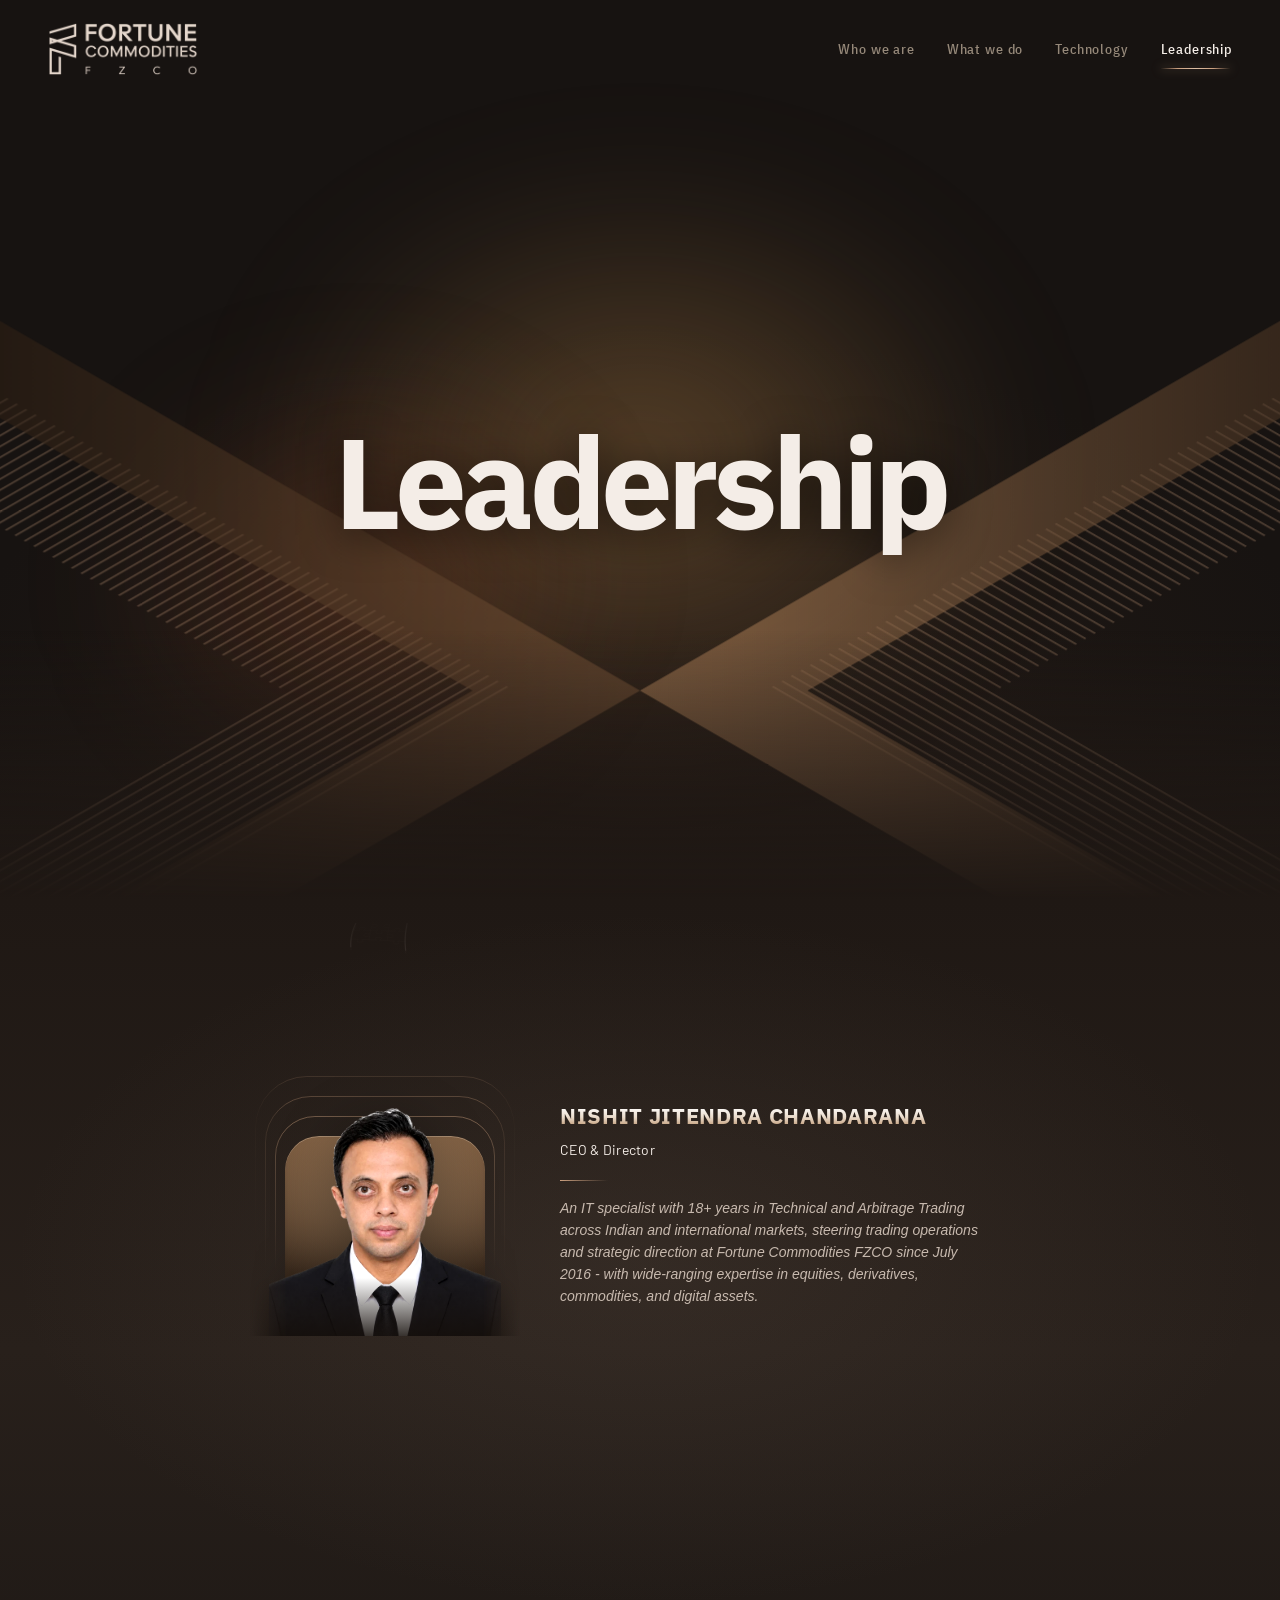
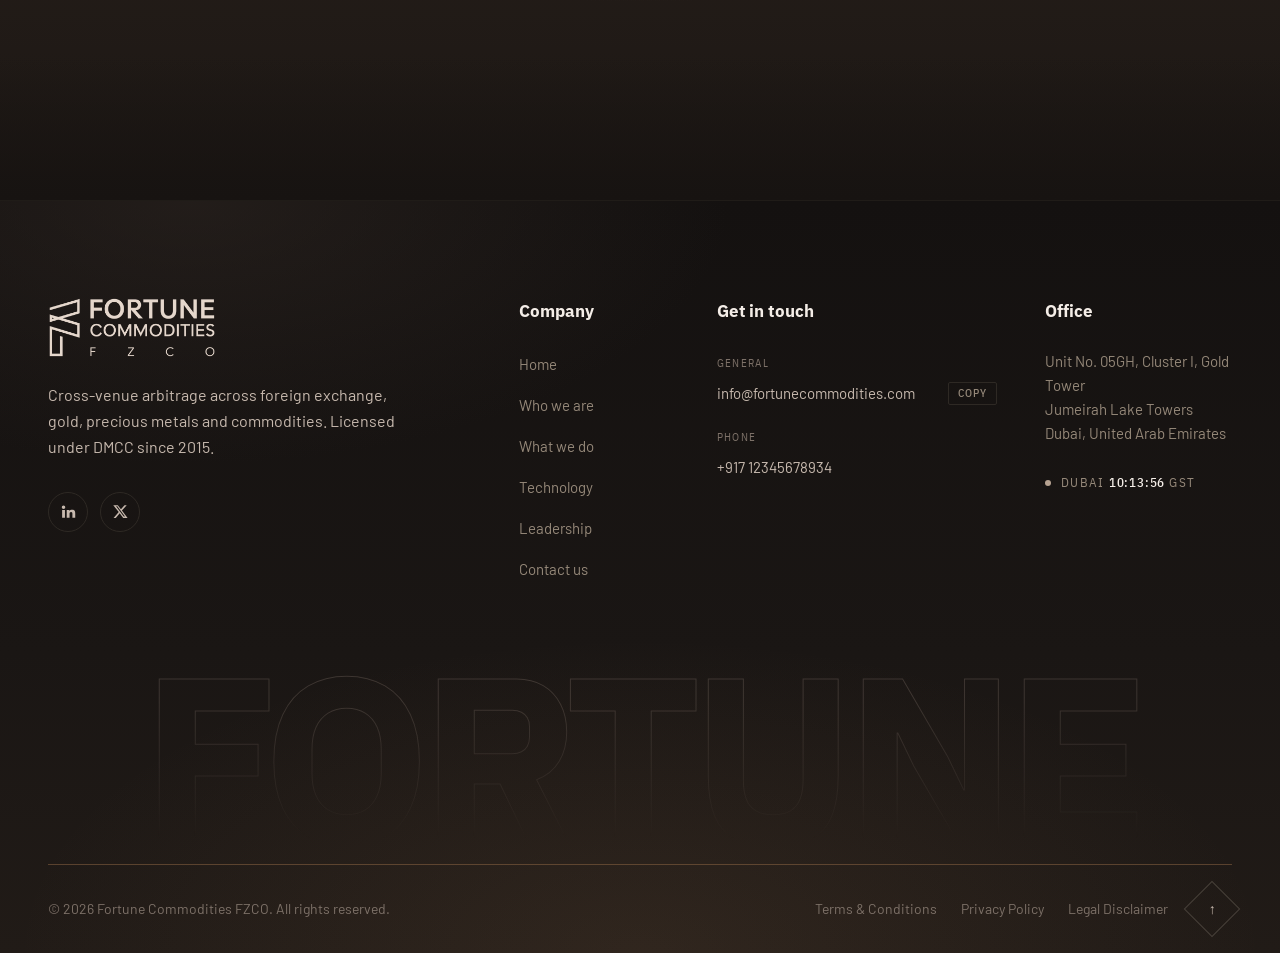
==== commit bf84631e: "Website design v2 refinements Navbar restyle, bronze-family taupe/umber shades, lighter background, " ====
--- a/site/leadership.html
+++ b/site/leadership.html
@@ -9,11 +9,11 @@
   <link rel="preconnect" href="https://fonts.googleapis.com">
   <link rel="preconnect" href="https://fonts.gstatic.com" crossorigin>
   <link rel="stylesheet" href="https://fonts.googleapis.com/css2?family=Barlow:wght@400;500&family=IBM+Plex+Sans+Condensed:wght@500&family=IBM+Plex+Sans:wght@700&display=swap">
-  <link rel="stylesheet" href="css/tokens.css">
-  <link rel="stylesheet" href="css/styles.css?v=21">
-  <link rel="stylesheet" href="css/themes.css?v=2">
-  <link rel="stylesheet" href="css/about.css?v=8">
-  <link rel="stylesheet" href="css/leadership.css?v=14">
+  <link rel="stylesheet" href="css/tokens.css?v=4">
+  <link rel="stylesheet" href="css/styles.css?v=38">
+  <link rel="stylesheet" href="css/themes.css?v=5">
+  <link rel="stylesheet" href="css/about.css?v=11">
+  <link rel="stylesheet" href="css/leadership.css?v=18">
 </head>
 <body>
   <header class="site-header">
@@ -26,6 +26,7 @@
       <a href="what-we-do.html">What we do</a>
       <a href="technology.html">Technology</a>
       <a href="leadership.html" aria-current="page">Leadership</a>
+      <span class="nav-ink" aria-hidden="true"></span>
     </nav>
   </header>
 
@@ -62,7 +63,7 @@
           <div class="leader-stage">
             <span class="leader-rings" aria-hidden="true"><i></i><i></i><i></i></span>
             <span class="leader-frame" aria-hidden="true"></span>
-            <img src="assets/leader-nishit.png" alt="Nishit Jitendra Chandarana" width="1020" height="600">
+            <img src="assets/leader-nishit.webp" alt="Nishit Jitendra Chandarana" width="570" height="560">
           </div>
           <div class="leader-id">
             <h2 class="leader-name">Nishit Jitendra Chandarana</h2>
@@ -74,7 +75,7 @@
           <div class="leader-stage">
             <span class="leader-rings" aria-hidden="true"><i></i><i></i><i></i></span>
             <span class="leader-frame" aria-hidden="true"></span>
-            <img src="assets/leader-darshan.png" alt="Darshan Harshadray Parekh" width="1020" height="600">
+            <img src="assets/leader-darshan.webp" alt="Darshan Harshadray Parekh" width="598" height="560">
           </div>
           <div class="leader-id">
             <h2 class="leader-name">Darshan Harshadray Parekh</h2>
@@ -117,13 +118,12 @@
           <h2 class="foot-h">Get in touch</h2>
           <ul class="mail-list">
             <li><span class="mail-k">General</span><a href="mailto:info@fortunecommodities.com">info@fortunecommodities.com</a><button class="copy" type="button" data-copy="info@fortunecommodities.com" aria-label="Copy general email address">Copy</button></li>
-            <li><span class="mail-k">Careers</span><a href="mailto:careers@fortunecommodities.com">careers@fortunecommodities.com</a><button class="copy" type="button" data-copy="careers@fortunecommodities.com" aria-label="Copy careers email address">Copy</button></li>
             <li><span class="mail-k">Phone</span><a href="tel:+91712345678934">+917 12345678934</a></li>
           </ul>
         </div>
         <div class="foot-col">
           <h2 class="foot-h">Office</h2>
-          <address>Unit No. 05GH, Cluster I, Gold Tower<br>Jumeirah Lake Towers<br>Dubai, United Arab Emirates</address>
+          <address><a class="map-link" href="https://www.google.com/maps/search/?api=1&amp;query=Gold+Tower%2C+Cluster+I%2C+Jumeirah+Lake+Towers%2C+Dubai" target="_blank" rel="noopener" aria-label="Open the office address in Google Maps (opens in a new tab)">Unit No. 05GH, Cluster I, Gold Tower<br>Jumeirah Lake Towers<br>Dubai, United Arab Emirates</a></address>
           <div class="clock" aria-label="Local time in Dubai">
             <span class="clock-dot" aria-hidden="true"></span>
             <span>Dubai <b id="dubai-time">--:--</b> GST</span>
@@ -145,8 +145,8 @@
     </div>
   </footer>
 
-  <script src="js/nav.js"></script>
-  <script src="js/footer.js?v=3"></script>
-  <script src="js/leadership.js?v=11"></script>
+  <script src="js/nav.js?v=3"></script>
+  <script src="js/footer.js?v=6"></script>
+  <script src="js/leadership.js?v=13"></script>
 </body>
 </html>
--- a/site/css/tokens.css
+++ b/site/css/tokens.css
@@ -2,6 +2,7 @@
 :root {
   color-scheme: dark;
   --black: #000000;
+  --page: #171311;   /* the page background: a warm charcoal, a step lighter than pure black */
   --bronze: #ae8058;
   --cream: #e5d6cc;
   --white: #ffffff;
@@ -26,6 +27,26 @@
   --bronze-800: #573d29;
   --bronze-900: #39281b;
   --bronze-950: #21170f;
+  /* more shades of the same bronze family, so the brand colour has depth without everything reading gold:
+     taupe = bronze with the yellow taken out (greyed), umber = bronze pushed deeper and slightly rosy */
+  --taupe-50: #f3ede8;
+  --taupe-100: #e6dcd3;
+  --taupe-200: #cfc0b3;
+  --taupe-300: #b6a291;
+  --taupe-400: #9a8474;
+  --taupe-500: #7d6a5c;
+  --taupe-600: #625247;
+  --taupe-700: #4a3e36;
+  --taupe-800: #342b26;
+  --taupe-900: #221c19;
+  --taupe-950: #161210;
+  --umber-100: #e9d9d0;
+  --umber-300: #b99484;
+  --umber-500: #8a6455;
+  --umber-700: #4e3830;
+  --umber-800: #33251f;
+  --umber-900: #1f1714;
+  --glow-cocoa: #5a4033;
   --glow-ember: #b4592e;
   --glow-amber: #d69a55;
   --glow-champagne: #ead2ae;
--- a/site/css/styles.css
+++ b/site/css/styles.css
@@ -2,10 +2,10 @@
    a statement band in the gap, then the wireframe lower half of the same globe. */
 
 *, *::before, *::after { box-sizing: border-box; }
-html { background: var(--black); }
+html { background: var(--page); }
 body {
   margin: 0;
-  background: var(--black);
+  background: var(--page);
   color: var(--neutral-800);
   font-family: var(--font-body);
   font-size: 17px;
@@ -17,42 +17,54 @@
 a { color: inherit; text-decoration: none; }
 :focus-visible { outline: 2px solid var(--focus-ring); outline-offset: 2px; }
 
-/* ---------- Header ---------- */
+/* ---------- Header ----------
+   At the top: the logo and links sit straight on the page, no boxes.
+   A bronze rule glides under whichever link you point at and rests under the current page.
+   Once you scroll, the header draws itself in to a floating glass capsule. */
 .site-header {
-  position: fixed; inset: 0 0 auto; z-index: 20;
+  --gut: max(var(--space-12), env(safe-area-inset-left, 0px));
+  position: fixed; inset: 0 0 auto; z-index: 20; isolation: isolate;
   display: flex; align-items: center; justify-content: space-between; gap: var(--space-6);
-  padding: var(--space-6) max(var(--space-12), env(safe-area-inset-right, 0px)) var(--space-6) max(var(--space-12), env(safe-area-inset-left, 0px));
-  transition: background-color .3s var(--ease-out), padding .3s var(--ease-out), border-color .3s;
-  border-bottom: 1px solid transparent;
-}
-.site-header.scrolled {
-  background: color-mix(in srgb, var(--neutral-50) 72%, transparent);
-  backdrop-filter: blur(14px);
-  -webkit-backdrop-filter: blur(14px);
-  padding-block: var(--space-4);
-  border-bottom-color: var(--neutral-300);
-}
-.brand img { width: 150px; height: auto; }
-.nav {
-  display: flex; align-items: center; gap: var(--space-2);
-  padding: 6px;
-  border: 1px solid var(--neutral-300);
-  background: color-mix(in srgb, var(--neutral-100) 55%, transparent);
-  backdrop-filter: blur(10px);
-  -webkit-backdrop-filter: blur(10px);
-  border-radius: var(--radius-sm);
-}
+  padding: 22px var(--gut);
+  transition: padding .45s var(--ease-out);
+}
+.site-header::before {   /* the capsule */
+  content: ""; position: absolute; inset: 0; z-index: -1; pointer-events: none;
+  border: 1px solid transparent; border-radius: 0;
+  transition: inset .45s var(--ease-out), border-radius .45s var(--ease-out), background-color .35s, border-color .35s, box-shadow .35s;
+}
+.site-header.scrolled { --cap: max(var(--space-4), calc(50% - 600px)); padding: 26px calc(var(--cap) + 40px); }   /* ~16px of air between the capsule edge and the logo */
+.site-header.scrolled::before {
+  inset: 10px var(--cap); border-radius: var(--radius-pill);
+  background: color-mix(in srgb, var(--umber-900) 78%, transparent);
+  border-color: color-mix(in srgb, var(--umber-500) 35%, transparent);
+  box-shadow: 0 12px 40px rgba(0, 0, 0, .45), inset 0 1px 0 color-mix(in srgb, var(--bronze-100) 8%, transparent);
+  backdrop-filter: blur(16px) saturate(1.2); -webkit-backdrop-filter: blur(16px) saturate(1.2);
+}
+.brand img { width: 150px; height: auto; transition: width .45s var(--ease-out); }
+.site-header.scrolled .brand img { width: 108px; }
+
+.nav { position: relative; display: flex; align-items: center; gap: var(--space-8); }
 .nav a {
+  position: relative; display: inline-flex; align-items: baseline; gap: 7px;
   font-family: var(--font-condensed); font-weight: 500; font-size: 14px; letter-spacing: .06em;
-  color: var(--neutral-700); padding: 8px 14px; border-radius: var(--radius-xs);
-  transition: color .2s var(--ease-out), background-color .2s var(--ease-out);
-}
-.nav a:hover { color: var(--neutral-800); background: var(--neutral-200); }
+  color: var(--neutral-600); padding: 8px 0;
+  transition: color .25s var(--ease-out);
+}
+.nav a:hover, .nav a[aria-current="page"] { color: var(--neutral-800); }
+.nav-ink {   /* placed by nav.js */
+  position: absolute; left: 0; bottom: 2px; height: 1px; width: 0; pointer-events: none; opacity: 0;
+  background: linear-gradient(90deg, transparent, var(--bronze-300) 25%, var(--bronze-200) 50%, var(--bronze-300) 75%, transparent);
+  box-shadow: 0 0 10px color-mix(in srgb, var(--bronze-300) 70%, transparent);
+  transition: transform .4s var(--ease-out), width .4s var(--ease-out), opacity .3s;
+}
+
 .nav-toggle {
-  display: none; align-items: center; gap: 10px;
-  font: 500 14px/1 var(--font-condensed); letter-spacing: .08em; color: var(--neutral-800);
-  padding: 11px 14px; cursor: pointer;
-  background: rgba(15, 13, 11, .55); border: 1px solid var(--neutral-300); border-radius: var(--radius-sm);
+  display: none; align-items: center; gap: 10px; position: relative; z-index: 2;
+  font: 500 13px/1 var(--font-condensed); letter-spacing: .14em; text-transform: uppercase; color: var(--neutral-800);
+  padding: 11px 16px; cursor: pointer;
+  background: color-mix(in srgb, var(--neutral-100) 60%, transparent);
+  border: 1px solid color-mix(in srgb, var(--bronze-300) 30%, var(--neutral-300)); border-radius: var(--radius-pill);
   backdrop-filter: blur(10px); -webkit-backdrop-filter: blur(10px);
 }
 .nav-toggle span { position: relative; width: 14px; height: 1.5px; background: currentColor; transition: background-color .2s; }
@@ -61,13 +73,11 @@
 .nav-toggle[aria-expanded="true"] span { background: transparent; }
 .nav-toggle[aria-expanded="true"] span::before { transform: translateY(4.5px) rotate(45deg); }
 .nav-toggle[aria-expanded="true"] span::after { transform: translateY(-4.5px) rotate(-45deg); }
-.nav .nav-cta { background: var(--accent); color: var(--on-accent); }
-.nav .nav-cta:hover { background: var(--accent-hover); color: var(--on-accent); }
 
 /* ---------- Shared type ---------- */
 .eyebrow {
   font-family: var(--font-condensed); font-weight: 500; font-size: 13px; line-height: 16px;
-  letter-spacing: .18em; text-transform: uppercase; color: var(--bronze-300);
+  letter-spacing: .18em; text-transform: uppercase; color: var(--taupe-300);
   margin: 0 0 var(--space-6);
 }
 
@@ -82,7 +92,7 @@
 .btn-primary:hover { background: var(--accent-hover); box-shadow: var(--shadow-glow); }
 .btn-primary:active { background: var(--accent-pressed); }
 .btn-secondary { color: var(--neutral-800); border-color: var(--neutral-500); background: rgba(0,0,0,.25); }
-.btn-secondary:hover { border-color: var(--bronze-300); color: var(--bronze-100); }
+.btn-secondary:hover { border-color: var(--taupe-300); color: var(--taupe-50); }
 .btn .arrow { transition: transform .2s var(--ease-out); }
 .btn:hover .arrow { transform: translateX(3px); }
 
@@ -96,9 +106,9 @@
 }
 .hero-glow { position: absolute; inset: -10% -10% 30%; z-index: -2; filter: blur(60px); pointer-events: none; }
 .hero-glow .g { position: absolute; border-radius: 50%; }
-.g-amber  { width: 55%; height: 60%; left: 22%; top: -18%; background: radial-gradient(closest-side, color-mix(in srgb, var(--glow-amber) 38%, transparent), transparent); animation: drift-a 18s ease-in-out infinite alternate; }
-.g-ember  { width: 40%; height: 50%; left: 4%;  top: 5%;   background: radial-gradient(closest-side, color-mix(in srgb, var(--glow-ember) 26%, transparent), transparent); animation: drift-b 15s ease-in-out infinite alternate; }
-.g-steel  { width: 40%; height: 55%; right: 4%; top: 0;    background: radial-gradient(closest-side, color-mix(in srgb, var(--glow-steel) 55%, transparent), transparent); animation: drift-c 21s ease-in-out infinite alternate; }
+.g-amber  { width: 55%; height: 60%; left: 22%; top: -18%; background: radial-gradient(closest-side, color-mix(in srgb, var(--glow-amber) 24%, transparent), transparent); animation: drift-a 18s ease-in-out infinite alternate; }
+.g-ember  { width: 40%; height: 50%; left: 4%;  top: 5%;   background: radial-gradient(closest-side, color-mix(in srgb, var(--glow-cocoa) 42%, transparent), transparent); animation: drift-b 15s ease-in-out infinite alternate; }
+.g-steel  { width: 40%; height: 55%; right: 4%; top: 0;    background: radial-gradient(closest-side, color-mix(in srgb, var(--umber-700) 60%, transparent), transparent); animation: drift-c 21s ease-in-out infinite alternate; }
 
 .hero-copy {
   position: relative; z-index: 2;
@@ -141,10 +151,10 @@
 }
 .between-glow { position: absolute; inset: 0 -15% 35%; z-index: -2; filter: blur(80px); pointer-events: none; }
 .between-glow .b { position: absolute; border-radius: 50%; }
-.b-amber   { width: 46%; height: 52%; left: 27%; top: 6%;  background: radial-gradient(closest-side, color-mix(in srgb, var(--glow-amber) 30%, transparent), transparent); animation: drift-a 20s ease-in-out infinite alternate; }
-.b-oxblood { width: 70%; height: 70%; left: 15%; top: 22%; background: radial-gradient(closest-side, color-mix(in srgb, var(--glow-oxblood) 55%, transparent), transparent); animation: drift-b 17s ease-in-out infinite alternate-reverse; }
-.b-steel   { width: 42%; height: 60%; right: -2%; top: 14%; background: radial-gradient(closest-side, color-mix(in srgb, var(--glow-steel) 60%, transparent), transparent); animation: drift-c 23s ease-in-out infinite alternate; }
-.b-ember   { width: 38%; height: 50%; left: -2%; top: 18%; background: radial-gradient(closest-side, color-mix(in srgb, var(--glow-ember) 32%, transparent), transparent); animation: drift-a 16s ease-in-out infinite alternate-reverse; }
+.b-amber   { width: 46%; height: 52%; left: 27%; top: 6%;  background: radial-gradient(closest-side, color-mix(in srgb, var(--glow-amber) 18%, transparent), transparent); animation: drift-a 20s ease-in-out infinite alternate; }
+.b-oxblood { width: 70%; height: 70%; left: 15%; top: 22%; background: radial-gradient(closest-side, color-mix(in srgb, var(--taupe-800) 70%, transparent), transparent); animation: drift-b 17s ease-in-out infinite alternate-reverse; }
+.b-steel   { width: 42%; height: 60%; right: -2%; top: 14%; background: radial-gradient(closest-side, color-mix(in srgb, var(--umber-700) 65%, transparent), transparent); animation: drift-c 23s ease-in-out infinite alternate; }
+.b-ember   { width: 38%; height: 50%; left: -2%; top: 18%; background: radial-gradient(closest-side, color-mix(in srgb, var(--glow-cocoa) 40%, transparent), transparent); animation: drift-a 16s ease-in-out infinite alternate-reverse; }
 
 .between-copy {
   position: relative; z-index: 2;
@@ -157,8 +167,8 @@
   color: var(--neutral-800); margin: 0 auto; max-width: 860px; text-wrap: balance;
 }
 .statement-sub {
-  font-size: 17px; line-height: 28px; color: var(--neutral-700);
-  max-width: 560px; margin: var(--space-6) auto 0; text-wrap: balance;
+  font-size: 19px; line-height: 31px; color: var(--neutral-700);
+  max-width: 620px; margin: var(--space-6) auto 0; text-wrap: balance;
 }
 
 /* the five pillars sit on the lower half of the globe: three above, two below */
@@ -184,11 +194,11 @@
 .pillar-icon .pi-hex, .pillar-icon .pi-ring { stroke-width: 2; stroke-linejoin: round; }
 .pillar-icon .pi-glyph { filter: drop-shadow(0 2px 2px rgba(0, 0, 0, .35)); }
 .pillar-k {
-  font-family: var(--font-condensed); font-weight: 500; font-size: 11px; line-height: 14px;
+  font-family: var(--font-condensed); font-weight: 500; font-size: 13px; line-height: 17px;
   letter-spacing: .08em; text-transform: uppercase; color: var(--neutral-600);
 }
 .pillar-v {
-  font-family: var(--font-display); font-weight: 700; font-size: 18px; line-height: 1.2;
+  font-family: var(--font-display); font-weight: 700; font-size: 22px; line-height: 1.2;
   color: var(--neutral-800);
 }
 
@@ -211,14 +221,14 @@
 .between-copy { margin-top: calc(-1 * var(--space-12)); }
 
 /* the three markets converging on the arbitrage desk */
-.flow { max-width: 600px; margin: var(--space-16) auto 0; }
+.flow { max-width: 660px; margin: var(--space-16) auto 0; }
 .flow-markets {
   list-style: none; margin: 0; padding: 0;
   display: grid; grid-template-columns: repeat(3, 1fr);
 }
 .flow-markets li, .flow-desk {
   display: flex; flex-direction: column; align-items: center; gap: var(--space-3);
-  font-family: var(--font-condensed); font-weight: 500; font-size: 14px; line-height: 18px; color: var(--neutral-700);
+  font-family: var(--font-condensed); font-weight: 500; font-size: 17px; line-height: 22px; color: var(--neutral-700);
 }
 .flow-node {
   width: 9px; height: 9px; transform: rotate(45deg);
@@ -226,7 +236,7 @@
   box-shadow: 0 0 14px color-mix(in srgb, var(--glow-amber) 60%, transparent);
 }
 .flow-lines { display: block; width: 100%; height: 64px; margin-top: var(--space-3); }
-.flow-desk { margin: var(--space-2) 0 0; flex-direction: column-reverse; color: var(--neutral-800); letter-spacing: .1em; text-transform: uppercase; font-size: 13px; }
+.flow-desk { margin: var(--space-2) 0 0; flex-direction: column-reverse; color: var(--neutral-800); letter-spacing: .1em; text-transform: uppercase; font-size: 15px; }
 .flow-node.main { width: 13px; height: 13px; background: var(--bronze); }
 
 /* ---------- Motion ---------- */
@@ -240,19 +250,45 @@
 
 /* ---------- Small screens ---------- */
 @media (max-width: 860px) {
-  .site-header { padding-inline: max(var(--space-4), env(safe-area-inset-left, 0px)); }
+  .site-header { padding: 14px max(var(--space-4), env(safe-area-inset-left, 0px)); }
+  .site-header.scrolled { padding: 20px 26px; }
+  .site-header.scrolled::before { inset: 6px 8px; }
+  .brand { position: relative; z-index: 2; }
   .nav-toggle { display: inline-flex; }
+  /* phones: a full-screen menu, links stacked large, sliding up one by one */
   .nav {
-    position: absolute; top: calc(100% - 4px); right: max(var(--space-4), env(safe-area-inset-right, 0px));
-    flex-direction: column; align-items: stretch; gap: 2px; min-width: 200px; padding: 6px;
-    background: color-mix(in srgb, var(--neutral-100) 94%, transparent);
-    box-shadow: var(--shadow-raised);
-    opacity: 0; visibility: hidden; transform: translateY(-6px);
-    transition: opacity .25s var(--ease-out), transform .25s var(--ease-out), visibility 0s .25s;
+    position: fixed; inset: 0; z-index: 1;
+    flex-direction: column; align-items: stretch; justify-content: center; gap: 0;
+    padding: 96px var(--space-6) var(--space-12);
+    background:
+      radial-gradient(80% 50% at 50% 100%, color-mix(in srgb, var(--bronze) 18%, transparent), transparent 70%),
+      color-mix(in srgb, var(--page) 97%, transparent);
+    backdrop-filter: blur(18px); -webkit-backdrop-filter: blur(18px);
+    opacity: 0; visibility: hidden;
+    transition: opacity .35s var(--ease-out), visibility 0s .35s;
   }
-  .nav.open { opacity: 1; visibility: visible; transform: none; transition-delay: 0s; }
-  .nav a { padding: 12px 14px; font-size: 15px; }
-  .brand img { width: 120px; }
+  .nav.open { opacity: 1; visibility: visible; transition-delay: 0s; }
+  .nav a {
+    font-family: var(--font-display); font-weight: 700; font-size: 26px; letter-spacing: .01em; color: var(--neutral-800);
+    gap: var(--space-4); padding: 18px 0; border-bottom: 1px solid var(--neutral-300);
+    opacity: 0; transform: translateY(14px);
+    transition: opacity .45s var(--ease-out), transform .45s var(--ease-out), color .25s;
+  }
+    .nav.open a { opacity: 1; transform: none; }
+  .nav.open a:nth-child(2) { transition-delay: .05s; } .nav.open a:nth-child(3) { transition-delay: .1s; }
+  .nav.open a:nth-child(4) { transition-delay: .15s; }
+  .nav a[aria-current="page"] { color: var(--bronze-200); }
+  .nav-ink { display: none; }
+  body.menu-open { overflow: hidden; }
+  .brand img { width: 104px; }
+  .site-header.scrolled .brand img { width: 92px; }
+  /* hero type on phones: a clear step down from headline to label to body, so the small line above reads as a label */
+  .hero .eyebrow { font-size: 11px; line-height: 14px; letter-spacing: .14em; margin-bottom: var(--space-4); }
+  .hero-title { font-size: 40px; line-height: 1.06; }
+  .hero-lead { font-size: 16px; line-height: 1.6; }
+  /* the two hero buttons always share one width: side by side when they fit, stacked when they don't */
+  .hero-actions { display: grid; grid-template-columns: repeat(auto-fit, minmax(150px, 1fr)); max-width: 340px; margin-inline: auto; gap: var(--space-3); }
+  .hero-actions .btn { justify-content: center; width: 100%; padding-inline: var(--space-4); white-space: nowrap; }
   .dome-wrap, .bowl-stage { width: 150vw; }
   .pillars {
     inset: 5% auto auto 50%; transform: translateX(-50%);
@@ -264,27 +300,27 @@
   .pillars li:nth-child(5) { grid-column: 4 / span 2; }
   .pillar-icon { width: 40px; height: 40px; margin-bottom: 4px; }
   .pillar-k { font-size: 10px; line-height: 13px; letter-spacing: .05em; }
-  .pillar-v { font-size: 15px; }
+  .pillar-v { font-size: 17px; }
   .between-copy { margin-top: var(--space-8); }
-  .flow-markets li { font-size: 13px; }
+  .flow-markets li { font-size: 14px; }
 }
 
 /* ---------- 4. Contact ---------- */
 .contact {
   position: relative; isolation: isolate; overflow: hidden;
-  /* a warm espresso band so the contact section reads apart from the black page around it */
+  /* a deep umber band so the contact section reads apart from the black page around it */
   background:
-    radial-gradient(80% 60% at 75% 40%, color-mix(in srgb, var(--bronze) 10%, transparent), transparent 70%),
-    linear-gradient(180deg, #1a130d 0%, #22180f 50%, #160f0a 100%);
-  border-top: 1px solid var(--bronze-800);
-  border-bottom: 1px solid var(--bronze-900);
+    radial-gradient(80% 60% at 75% 40%, color-mix(in srgb, var(--bronze) 7%, transparent), transparent 70%),
+    linear-gradient(180deg, #1c1714 0%, #241c18 50%, #1a1512 100%);
+  border-top: 1px solid var(--taupe-800);
+  border-bottom: 1px solid var(--taupe-900);
   padding-block: var(--space-32);
 }
 .contact-lines { position: absolute; inset: 0; width: 100%; height: 100%; z-index: -1; }
 .contact-glow {
   position: absolute; z-index: -2; pointer-events: none;
   width: 70vw; height: 70vw; left: -25vw; top: 10%;
-  background: radial-gradient(closest-side, color-mix(in srgb, var(--glow-ember) 20%, transparent), color-mix(in srgb, var(--glow-oxblood) 12%, transparent) 50%, transparent);
+  background: radial-gradient(closest-side, color-mix(in srgb, var(--glow-cocoa) 30%, transparent), color-mix(in srgb, var(--umber-700) 20%, transparent) 50%, transparent);
   filter: blur(40px);
   animation: drift-b 22s ease-in-out infinite alternate;
 }
@@ -317,8 +353,8 @@
 /* the panel: angular card with a bronze edge that catches light at the top-left corner */
 .panel {
   position: relative;
-  background: linear-gradient(180deg, color-mix(in srgb, #0f0b08 94%, transparent), color-mix(in srgb, #0a0806 94%, transparent));
-  border: 1px solid color-mix(in srgb, var(--bronze-700) 55%, transparent);
+  background: linear-gradient(180deg, color-mix(in srgb, #18130f 94%, transparent), color-mix(in srgb, #120f0d 94%, transparent));
+  border: 1px solid color-mix(in srgb, var(--umber-700) 70%, transparent);
   border-radius: var(--radius-sm);
   box-shadow: var(--shadow-inner-line), 0 40px 80px rgba(0,0,0,.45);
   padding: var(--space-12);
@@ -332,92 +368,38 @@
   -webkit-mask-composite: xor; mask-composite: exclude;
 }
 
-/* tabs with a sliding bronze underline */
-.tabs { position: relative; display: flex; gap: var(--space-8); border-bottom: 1px solid var(--neutral-300); margin-bottom: var(--space-8); }
-.tab {
-  appearance: none; background: none; border: 0; cursor: pointer;
-  font-family: var(--font-condensed); font-weight: 500; font-size: 16px; letter-spacing: .04em;
-  color: var(--neutral-600); padding: 0 0 var(--space-4);
-  transition: color .2s var(--ease-out);
-}
-.tab:hover { color: var(--neutral-700); }
-.tab[aria-selected="true"] { color: var(--neutral-800); }
-.tab-ink {
-  position: absolute; bottom: -1px; left: 0; height: 2px; width: 0;
-  background: var(--accent); transition: transform .35s var(--ease-out), width .35s var(--ease-out);
-}
-
-/* chips */
-.chips { border: 0; padding: 0; margin: 0 0 var(--space-8); display: flex; flex-wrap: wrap; gap: var(--space-2); }
-.chips legend {
-  font-family: var(--font-condensed); font-weight: 500; font-size: 12px; letter-spacing: .14em; text-transform: uppercase;
-  color: var(--neutral-600); padding: 0; margin-bottom: var(--space-4);
-}
-.chip { position: relative; cursor: pointer; }
-.chip input { position: absolute; opacity: 0; inset: 0; margin: 0; cursor: pointer; }
-.chip span {
-  display: inline-block; padding: 9px 14px;
-  font-size: 15px; line-height: 20px; color: var(--neutral-700);
-  border: 1px solid var(--neutral-400); border-radius: var(--radius-xs);
-  transition: border-color .2s var(--ease-out), color .2s, background-color .2s;
-}
-.chip:hover span { border-color: var(--neutral-500); color: var(--neutral-800); }
-.chip input:checked + span { background: var(--bronze-900); border-color: var(--bronze); color: var(--bronze-50); }
-.chip input:focus-visible + span { outline: 2px solid var(--focus-ring); outline-offset: 2px; }
-
-/* underline fields with floating labels */
-.fields { display: grid; grid-template-columns: 1fr 1fr; gap: var(--space-8) var(--space-8); }
-.field { position: relative; min-width: 0; }
-.field-wide { grid-column: 1 / -1; }
+/* the form: a title, then labelled boxed fields stacked one above the other, and a full-width button */
+.form-title {
+  margin: 0 0 var(--space-8); font-family: var(--font-display); font-weight: 700;
+  font-size: clamp(26px, 2.4vw, 32px); line-height: 1.15; letter-spacing: -.01em; color: var(--neutral-800);
+}
+.enquiry { display: grid; gap: var(--space-6); }
+.enquiry[hidden], .form-title[hidden] { display: none; }
+.field { display: grid; gap: var(--space-2); min-width: 0; }
+.field label { font-family: var(--font-condensed); font-weight: 500; font-size: 15px; line-height: 20px; letter-spacing: .02em; color: var(--neutral-700); }
+.field .req { color: var(--bronze-300); }
 .field input, .field textarea {
-  width: 100%; background: transparent; border: 0; border-bottom: 1px solid var(--neutral-500);
-  color: var(--neutral-800); font: inherit; font-size: 17px; line-height: 26px;
-  padding: 22px 0 8px; outline: none; border-radius: 0; resize: vertical;
-  transition: border-color .2s var(--ease-out);
-}
-.field textarea { min-height: 96px; }
-.field label {
-  position: absolute; left: 0; top: 22px; color: var(--neutral-600); font-size: 17px; line-height: 26px;
-  pointer-events: none; transform-origin: left top;
-  transition: transform .2s var(--ease-out), color .2s;
-}
-.field label em { font-style: normal; color: var(--neutral-500); }
-.field input:focus + label, .field textarea:focus + label,
-.field input:not(:placeholder-shown) + label, .field textarea:not(:placeholder-shown) + label {
-  transform: translateY(-20px) scale(.76); color: var(--bronze-300);
-}
-.field::after {
-  content: ""; position: absolute; left: 0; right: 0; bottom: 0; height: 1px;
-  background: linear-gradient(90deg, var(--bronze-200), var(--bronze));
-  transform: scaleX(0); transform-origin: left; transition: transform .35s var(--ease-out);
-}
-.field:focus-within::after { transform: scaleX(1); }
-.field .err { display: none; font-size: 13px; line-height: 18px; color: var(--negative); margin-top: var(--space-2); }
+  width: 100%; font: inherit; font-size: 16px; line-height: 24px; color: var(--neutral-800);
+  padding: 14px 16px; border-radius: 8px; outline: none; resize: vertical;
+  background: color-mix(in srgb, var(--neutral-50) 55%, var(--page));
+  border: 1px solid var(--neutral-400);
+  transition: border-color .2s var(--ease-out), box-shadow .2s var(--ease-out), background-color .2s;
+}
+.field textarea { min-height: 160px; }
+.field input::placeholder, .field textarea::placeholder { color: var(--neutral-500); }
+.field input:hover, .field textarea:hover { border-color: var(--neutral-500); }
+.field input:focus, .field textarea:focus {
+  border-color: var(--bronze-300); background: color-mix(in srgb, var(--neutral-50) 75%, var(--page));
+  box-shadow: 0 0 0 3px color-mix(in srgb, var(--bronze) 22%, transparent);
+}
+.field .err { display: none; font-size: 13px; line-height: 18px; color: var(--negative); }
 .field.invalid .err { display: block; }
-.field.invalid input, .field.invalid textarea { border-bottom-color: var(--negative); }
-
-/* file field */
-.file-field input[type="file"] { position: absolute; opacity: 0; width: 1px; height: 1px; padding: 0; border: 0; }
-.file-field label {
-  position: static; transform: none !important; pointer-events: auto; cursor: pointer;
-  display: flex; align-items: center; gap: var(--space-4); flex-wrap: wrap;
-  padding: var(--space-4) 0; border-bottom: 1px dashed var(--neutral-500); color: var(--neutral-600);
-}
-.file-btn {
-  font-family: var(--font-condensed); font-weight: 500; font-size: 14px; letter-spacing: .06em;
-  color: var(--neutral-800); border: 1px solid var(--neutral-500); border-radius: var(--radius-xs); padding: 8px 14px;
-  transition: border-color .2s;
-}
-.file-field label:hover .file-btn { border-color: var(--bronze-300); }
-.file-field input:focus-visible + label .file-btn { outline: 2px solid var(--focus-ring); outline-offset: 2px; }
-.file-field.has-file .file-name { color: var(--neutral-800); }
-.file-field::after { display: none; }
-
-.form-foot { display: flex; align-items: center; justify-content: space-between; gap: var(--space-6); flex-wrap: wrap; margin-top: var(--space-12); }
-.fine { margin: 0; font-size: 13px; line-height: 20px; color: var(--neutral-600); }
-.btn-submit { min-width: 220px; justify-content: center; cursor: pointer; }
-
-/* sent state */
+.field.invalid input, .field.invalid textarea { border-color: var(--negative); }
+.btn-submit {
+  width: 100%; justify-content: center; cursor: pointer; margin-top: var(--space-2);
+  padding-block: 17px; border-radius: 8px; font-size: 16px;
+}
+
 .sent { text-align: left; padding: var(--space-8) 0; outline: none; }
 .sent-mark {
   display: block; width: 44px; height: 44px; margin-bottom: var(--space-6);
@@ -439,9 +421,6 @@
   .panel { padding: var(--space-6); }
 }
 @media (max-width: 560px) {
-  .fields { grid-template-columns: 1fr; }
-  .btn-submit { width: 100%; }
-  .tabs { gap: var(--space-6); }
 }
 
 /* ---------- Footer ----------
@@ -450,8 +429,9 @@
 .site-footer {
   position: relative; overflow: hidden; isolation: isolate;
   background:
-    radial-gradient(70% 60% at 50% 100%, color-mix(in srgb, var(--bronze) 16%, transparent), transparent 70%),
-    linear-gradient(180deg, #0c0907 0%, #17110c 60%, #22180f 100%);
+    radial-gradient(70% 60% at 50% 100%, color-mix(in srgb, var(--bronze) 11%, transparent), transparent 70%),
+    radial-gradient(60% 50% at 15% 0%, color-mix(in srgb, var(--taupe-800) 45%, transparent), transparent 70%),
+    linear-gradient(180deg, #141110 0%, #1a1614 60%, #211b17 100%);
   border-top: 1px solid var(--neutral-200);
   padding: 0 var(--space-12);
 }
@@ -473,14 +453,16 @@
 .foot-h { margin: 0 0 var(--space-6); font-family: var(--font-display); font-weight: 700; font-size: 17px; letter-spacing: -.005em; color: var(--neutral-800); }
 .foot-col ul { list-style: none; margin: 0; padding: 0; display: grid; gap: var(--space-3); }
 .foot-col nav a, nav.foot-col a { color: var(--neutral-600); font-size: 15px; transition: color .2s; }
-nav.foot-col a:hover { color: var(--bronze-200); }
+nav.foot-col a:hover { color: var(--taupe-200); }
 .foot-col address { font-style: normal; color: var(--neutral-600); font-size: 15px; line-height: 24px; }
+.map-link { color: inherit; text-decoration: underline; text-decoration-color: transparent; text-underline-offset: 4px; transition: color .2s, text-decoration-color .2s; }
+.map-link:hover, .map-link:focus-visible { color: var(--taupe-100); text-decoration-color: color-mix(in srgb, var(--bronze-300) 60%, transparent); }
 
 .mail-list { gap: var(--space-4) !important; }
 .mail-list li { display: grid; grid-template-columns: 1fr auto; align-items: center; column-gap: var(--space-3); row-gap: 2px; }
 .mail-k { grid-column: 1 / -1; font-family: var(--font-condensed); font-size: 11px; letter-spacing: .12em; text-transform: uppercase; color: var(--neutral-500); }
 .mail-list a { color: var(--neutral-700); font-size: 15px; overflow-wrap: anywhere; transition: color .2s; }
-.mail-list a:hover { color: var(--bronze-200); }
+.mail-list a:hover { color: var(--taupe-200); }
 .copy {
   font: 500 11px/1 var(--font-condensed); letter-spacing: .1em; text-transform: uppercase;
   padding: 5px 9px; color: var(--neutral-600); background: none; cursor: pointer;
@@ -491,12 +473,12 @@
 
 .clock { display: inline-flex; align-items: center; gap: 10px; margin-top: var(--space-6); font-family: var(--font-condensed); font-size: 13px; letter-spacing: .1em; text-transform: uppercase; color: var(--neutral-600); }
 .clock b { color: var(--neutral-800); font-weight: 500; font-variant-numeric: tabular-nums; letter-spacing: .06em; }
-.clock-dot { width: 6px; height: 6px; border-radius: 50%; background: var(--bronze-300); animation: ping 2.4s ease-out infinite; }
-@keyframes ping { 0% { box-shadow: 0 0 0 0 rgba(203,160,127,.55); } 80%, 100% { box-shadow: 0 0 0 9px rgba(203,160,127,0); } }
+.clock-dot { width: 6px; height: 6px; border-radius: 50%; background: var(--taupe-300); animation: ping 2.4s ease-out infinite; }
+@keyframes ping { 0% { box-shadow: 0 0 0 0 rgba(182,162,145,.55); } 80%, 100% { box-shadow: 0 0 0 9px rgba(182,162,145,0); } }
 
 /* the skyline: full-bleed, fading out at the sides and into the bar below */
 .foot-skyline { max-width: none !important; margin: 0 calc(-1 * var(--space-12)); display: flex; justify-content: center; pointer-events: none; }
-/* the giant wordmark: outlined letters; under the pointer they fill with the Dubai skyline */
+/* the giant wordmark: outlined letters; a soft light zig-zags back and forth on its own, filling them with the Dubai skyline as it passes */
 .foot-skyline { position: relative; }
 .foot-skyline .wordmark {
   --mx: 50%; --my: 50%;
@@ -523,7 +505,7 @@
   filter: brightness(1.9) saturate(1.1);
 }
 .foot-skyline .wordmark.lit::after { opacity: 1; }
-@media (hover: none) {   /* no pointer to follow: show the skyline faintly through the whole word */
+@media (prefers-reduced-motion: reduce) {   /* no sweep: show the skyline faintly through the whole word */
   .foot-skyline .wordmark::after { opacity: .55; -webkit-mask-image: none; mask-image: none; }
 }
 .foot-skyline img {
@@ -542,7 +524,7 @@
 .foot-bar p { margin: 0; margin-right: auto; }
 .legal { list-style: none; margin: 0; padding: 0; display: flex; flex-wrap: wrap; gap: var(--space-2) var(--space-6); }
 .legal a { transition: color .2s; }
-.legal a:hover { color: var(--bronze-200); }
+.legal a:hover { color: var(--taupe-200); }
 .to-top {
   display: grid; place-items: center; width: 40px; height: 40px;
   border: 1px solid var(--neutral-400); color: var(--neutral-700);
--- a/site/css/themes.css
+++ b/site/css/themes.css
@@ -1,15 +1,16 @@
 /* Semantic tokens on top of tokens.css. The site uses the original warm palette
-   (black, bronze, cream) on every page. */
+   (black, bronze, cream) on every page,
+   with more shades of the same family (greyed taupe, deep umber) for line art, data and quieter surfaces. */
 
 :root { /* semantic tokens */
   --hl-1: var(--bronze-100);
   --hl-2: var(--glow-champagne);
   --hl-3: var(--bronze-300);
-  --globe-body-1: #2a1f17;
-  --globe-body-2: #110d0a;
-  --globe-body-3: #050403;
+  --globe-body-1: #221c19;
+  --globe-body-2: #18130f;
+  --globe-body-3: #040303;
   /* data-viz colours for globes and line patterns */
-  --viz-dot-lo: var(--bronze-600);  --viz-dot-hi: #ead2ae;
-  --viz-line: var(--bronze);        --viz-line-dim: var(--bronze-600); --viz-line-hi: var(--bronze-200);
+  --viz-dot-lo: var(--taupe-600);    --viz-dot-hi: var(--taupe-100);
+  --viz-line: var(--taupe-400);      --viz-line-dim: var(--taupe-700);   --viz-line-hi: var(--taupe-200);
   --viz-warm: #d69a55;              --viz-warm-hi: #ead2ae;
 }
--- a/site/css/about.css
+++ b/site/css/about.css
@@ -1,7 +1,6 @@
 /* Who we are. Minimal layout in the warm (original) palette; motion comes from
    scroll (word reveal, timeline draw, fade-rise) and hover (venture spotlight). */
 
-.nav a[aria-current="page"] { color: var(--neutral-800); background: var(--neutral-200); }
 
 .about .wrap { max-width: 1240px; margin: 0 auto; padding: 0 var(--space-12); }
 .about .hl {
@@ -37,7 +36,7 @@
 }
 .page-hero::after { /* fade into the next section */
   content: ""; position: absolute; inset: auto 0 0; height: 30%; z-index: -1;
-  background: linear-gradient(transparent, var(--black));
+  background: linear-gradient(transparent, var(--page));
 }
 .page-hero-inner { max-width: 900px; }
 .page-title {
@@ -55,10 +54,10 @@
 }
 .scroll-cue span {
   position: absolute; left: 50%; top: 8px; width: 2px; height: 8px; margin-left: -1px; border-radius: 2px;
-  background: var(--bronze-300); animation: cue 1.8s var(--ease-out) infinite;
+  background: var(--taupe-300); animation: cue 1.8s var(--ease-out) infinite;
 }
 @keyframes cue { 0% { opacity: 0; transform: translateY(0); } 30% { opacity: 1; } 100% { opacity: 0; transform: translateY(14px); } }
-.scroll-cue:hover { border-color: var(--bronze-300); }
+.scroll-cue:hover { border-color: var(--taupe-300); }
 
 /* ---------- 2. Statement ---------- */
 .story { padding: var(--space-24) 0 var(--space-32); }
@@ -73,7 +72,7 @@
 .story-sub {
   margin: var(--space-12) 0 0 auto; max-width: 560px;
   font-size: 20px; line-height: 32px; color: var(--neutral-700);
-  padding-left: var(--space-6); border-left: 1px solid var(--bronze-700);
+  padding-left: var(--space-6); border-left: 1px solid var(--taupe-700);
 }
 
 /* ---------- section heads ---------- */
@@ -100,7 +99,7 @@
 .milestone { position: relative; padding-top: var(--space-12); }
 .node {
   position: absolute; top: 0; left: 0; width: 15px; height: 15px; z-index: 1;
-  background: var(--black); border: 1px solid var(--neutral-400); transform: rotate(45deg);
+  background: var(--page); border: 1px solid var(--neutral-400); transform: rotate(45deg);
   transition: background-color .4s var(--ease-out), border-color .4s, box-shadow .4s;
 }
 .milestone.lit .node { background: var(--bronze); border-color: var(--bronze-200); box-shadow: 0 0 0 6px color-mix(in srgb, var(--bronze) 18%, transparent); }
@@ -120,11 +119,11 @@
 
 /* ---------- 4. Ventures ---------- */
 .ventures { padding: var(--space-24) 0 var(--space-32); border-top: 1px solid var(--neutral-200); }
-.venture-grid { display: grid; grid-template-columns: 1fr 1fr; gap: var(--space-6); }
+.venture-grid { display: grid; grid-template-columns: 1fr; gap: var(--space-4); }   /* stacked, one below the other */
 .venture {
   --x: 50%; --y: 0%;
   position: relative; overflow: hidden; isolation: isolate;
-  padding: var(--space-12); min-height: 100%;
+  padding: 0;
   background: var(--neutral-100);
   border: 1px solid var(--neutral-200);
   transition: border-color .4s var(--ease-out), transform .5s var(--ease-out), opacity .9s var(--ease-out);
@@ -134,7 +133,7 @@
   background: radial-gradient(420px circle at var(--x) var(--y), color-mix(in srgb, var(--glow-amber) 16%, transparent), transparent 65%);
   transition: opacity .4s var(--ease-out);
 }
-.venture:hover { border-color: var(--bronze-800); }
+.venture:hover, .venture.open { border-color: var(--umber-700); }
 .js .venture.reveal.in:hover { transform: translateY(-4px); }
 .venture:hover::before { opacity: 1; }
 /* Hover: the angled form of the logo's F, carried in as layered shapes that slide
@@ -149,18 +148,47 @@
 .v-shapes .vs-back  { fill: var(--bronze-700); }
 .v-shapes .vs-hatch { fill: var(--bronze-300); opacity: .55; }
 .v-shapes .vs-front { fill: var(--bronze-200); }
-.venture:hover .v-shapes .vs { transform: none; }
-.venture:hover .vs-bar   { opacity: .7;  transition-delay: 0s; }
-.venture:hover .vs-back  { opacity: .5; transition-delay: .06s; }
-.venture:hover .vs-lines { opacity: 1;   transition-delay: .12s; }
-.venture:hover .vs-front { opacity: .45; transition-delay: .18s; }
+:is(.venture:hover, .venture.open) .v-shapes .vs { transform: none; }
+:is(.venture:hover, .venture.open) .vs-bar   { opacity: .7;  transition-delay: 0s; }
+:is(.venture:hover, .venture.open) .vs-back  { opacity: .5; transition-delay: .06s; }
+:is(.venture:hover, .venture.open) .vs-lines { opacity: 1;   transition-delay: .12s; }
+:is(.venture:hover, .venture.open) .vs-front { opacity: .45; transition-delay: .18s; }
 @media (hover: none) { /* no hover on touch screens: keep the shapes quietly in place */
   .v-shapes .vs { transform: none; }
   .v-shapes .vs-bar { opacity: .5; } .v-shapes .vs-back { opacity: .35; } .v-shapes .vs-lines { opacity: .6; } .v-shapes .vs-front { opacity: .3; }
 }
 @media (prefers-reduced-motion: reduce) { .v-shapes .vs { transform: none; transition: opacity .3s; } }
-.v-top { display: flex; justify-content: space-between; align-items: center; gap: var(--space-4); margin-bottom: var(--space-12); }
-.v-index { font-family: var(--font-condensed); font-size: 13px; letter-spacing: .14em; color: var(--bronze-300); }
+/* accordion: the header is a button (number, name, plus); the story slides open beneath it */
+.v-head { margin: 0; }
+.v-toggle {
+  display: grid; grid-template-columns: 1fr auto; grid-template-areas: "idx plus" "name plus"; row-gap: var(--space-8); align-items: end;
+  width: 100%; padding: var(--space-12); text-align: left; cursor: pointer;
+  background: none; border: 0; color: inherit; font: inherit;
+}
+.v-toggle .v-index { grid-area: idx; }
+.v-toggle .v-name { grid-area: name; display: block; }
+.v-plus {
+  grid-area: plus; align-self: end; position: relative; width: 44px; height: 44px; border-radius: 50%;
+  border: 1px solid var(--neutral-400); background: color-mix(in srgb, var(--page) 60%, transparent);
+  transition: border-color .3s, background-color .3s, transform .45s var(--ease-out);
+}
+.v-plus::before, .v-plus::after {
+  content: ""; position: absolute; left: 50%; top: 50%; width: 14px; height: 1.5px; margin: -.75px 0 0 -7px;
+  background: var(--neutral-800); transition: transform .45s var(--ease-out);
+}
+.v-plus::after { transform: rotate(90deg); }
+.v-toggle:hover .v-plus { border-color: var(--bronze-300); }
+.venture.open .v-plus { background: var(--bronze); border-color: var(--bronze); transform: rotate(180deg); }
+.venture.open .v-plus::before, .venture.open .v-plus::after { background: var(--on-accent); }
+.venture.open .v-plus::after { transform: rotate(0deg); }   /* plus becomes minus */
+.v-toggle:focus-visible { outline: 2px solid var(--focus-ring); outline-offset: -6px; }
+.v-body { display: grid; grid-template-rows: 0fr; transition: grid-template-rows .55s var(--ease-out); }
+.v-body-in { min-height: 0; overflow: hidden; padding: 0 var(--space-12); opacity: 0; transform: translateY(-8px); transition: opacity .4s var(--ease-out), transform .55s var(--ease-out), padding .55s var(--ease-out); }
+.venture.open .v-body { grid-template-rows: 1fr; }
+.v-body-in p { max-width: 780px; }   /* comfortable line length now the cards run full width */
+.venture.open .v-body-in { opacity: 1; transform: none; padding-bottom: var(--space-12); transition-delay: .08s; }
+@media (prefers-reduced-motion: reduce) { .v-body, .v-body-in, .v-plus, .v-plus::before, .v-plus::after { transition: none; } }
+.v-index { font-family: var(--font-condensed); font-size: 13px; letter-spacing: .14em; color: var(--taupe-300); }
 .v-tag {
   font-family: var(--font-condensed); font-size: 12px; letter-spacing: .12em; text-transform: uppercase;
   color: var(--neutral-600); border: 1px solid var(--neutral-300); padding: 5px 10px; border-radius: var(--radius-pill);
@@ -169,8 +197,7 @@
   font-family: var(--font-display); font-weight: 700; font-size: clamp(36px, 3.6vw, 52px); line-height: 1; letter-spacing: -.03em;
   margin: 0; color: var(--neutral-800); transition: color .3s;
 }
-.venture:hover .v-name { color: var(--bronze-100); }
-.v-name + p { margin-top: var(--space-8) !important; }
+:is(.venture:hover, .venture.open) .v-name { color: var(--bronze-100); }
 .v-full { margin: var(--space-2) 0 var(--space-8); font-family: var(--font-condensed); font-size: 15px; letter-spacing: .06em; color: var(--neutral-500); }
 .venture p:not(.v-full) { margin: 0 0 var(--space-4); font-size: 16px; line-height: 27px; color: var(--neutral-700); }
 .v-chips { list-style: none; padding: 0; margin: var(--space-8) 0 0; display: flex; flex-wrap: wrap; gap: var(--space-2); }
@@ -179,8 +206,8 @@
   padding: 6px 12px; border: 1px solid var(--neutral-300); color: var(--neutral-700); border-radius: var(--radius-xs);
   transition: border-color .3s, color .3s, background-color .3s;
 }
-.venture:hover .v-chips li { border-color: var(--bronze-800); }
-.v-chips li:hover { background: var(--bronze-900); color: var(--bronze-100); }
+.venture:hover .v-chips li { border-color: var(--umber-700); }
+.v-chips li:hover { background: var(--taupe-900); color: var(--taupe-100); }
 
 /* ---------- 5. Vision and mission ---------- */
 .purpose { padding: var(--space-16) 0 var(--space-32); border-top: 1px solid var(--neutral-200); }
@@ -190,7 +217,7 @@
 }
 .purpose-row::after { /* a bronze rule sweeps across when the row arrives */
   content: ""; position: absolute; left: 0; bottom: -1px; height: 1px; width: 100%;
-  background: linear-gradient(90deg, color-mix(in srgb, var(--bronze-300) 45%, transparent), transparent);
+  background: linear-gradient(90deg, color-mix(in srgb, var(--taupe-300) 45%, transparent), transparent);
   transform: scaleX(0); transform-origin: left; transition: transform 1.4s var(--ease-out) .2s;
 }
 .purpose-row.in::after, html:not(.js) .purpose-row::after { transform: scaleX(1); }
@@ -202,7 +229,7 @@
   font-family: var(--font-display); font-weight: 700; font-size: 88px; line-height: .8; letter-spacing: -.04em;
   color: transparent; -webkit-text-stroke: 1px var(--neutral-400); transition: -webkit-text-stroke-color .4s;
 }
-.purpose-row:hover .p-num { -webkit-text-stroke-color: var(--bronze-300); }
+.purpose-row:hover .p-num { -webkit-text-stroke-color: var(--taupe-300); }
 .p-statement {
   font-family: var(--font-display); font-weight: 700;
   font-size: clamp(28px, 3.2vw, 46px); line-height: 1.14; letter-spacing: -.025em;
@@ -214,17 +241,17 @@
 .journey, .purpose {
   position: relative;
   background:
-    radial-gradient(70% 70% at 80% 30%, color-mix(in srgb, var(--bronze) 9%, transparent), transparent 70%),
-    linear-gradient(180deg, #1a130d 0%, #22180f 50%, #160f0a 100%);
-  border-top: 1px solid var(--bronze-800);
-  border-bottom: 1px solid var(--bronze-900);
+    radial-gradient(70% 70% at 80% 30%, color-mix(in srgb, var(--taupe-500) 10%, transparent), transparent 70%),
+    linear-gradient(180deg, #1c1714 0%, #241c18 50%, #1a1512 100%);
+  border-top: 1px solid var(--taupe-800);
+  border-bottom: 1px solid var(--taupe-900);
 }
 .purpose { background:
-    radial-gradient(70% 70% at 20% 30%, color-mix(in srgb, var(--bronze) 9%, transparent), transparent 70%),
-    linear-gradient(180deg, #1a130d 0%, #22180f 50%, #160f0a 100%); }
-.ventures { background: var(--black); border-top: 0; }
-.journey .node { background: #1c140e; }
-.purpose-row { border-bottom-color: color-mix(in srgb, var(--bronze-700) 22%, transparent); }
+    radial-gradient(70% 70% at 20% 30%, color-mix(in srgb, var(--umber-500) 10%, transparent), transparent 70%),
+    linear-gradient(180deg, #1a1613 0%, #221d1a 50%, #181411 100%); }
+.ventures { background: var(--page); border-top: 0; }
+.journey .node { background: #241c18; }
+.purpose-row { border-bottom-color: color-mix(in srgb, var(--umber-500) 26%, transparent); }
 .purpose .p-sub { color: var(--neutral-700); }
 
 /* ---------- responsive ---------- */
@@ -244,8 +271,10 @@
   .timeline::after { transform-origin: top; transform: scaleY(var(--p)); }
   .milestone { padding-top: 0; }
   .node { left: calc(-1 * var(--space-12)); top: 6px; }
-  .venture { padding: var(--space-8) var(--space-6); }
-  .v-top { margin-bottom: var(--space-8); }
+  .v-toggle { padding: var(--space-8) var(--space-6); row-gap: var(--space-6); }
+  .v-body-in { padding-inline: var(--space-6); }
+  .venture.open .v-body-in { padding-bottom: var(--space-8); }
+  .v-plus { width: 38px; height: 38px; }
   .sec-head { margin-bottom: var(--space-12); }
 }
 @media (prefers-reduced-motion: reduce) {
--- a/site/css/leadership.css
+++ b/site/css/leadership.css
@@ -1,19 +1,18 @@
 /* Leadership: a road of puzzle pieces drawn in line, winding into the distance.
    The two leaders stand on the loose pieces at the front. Warm palette. */
 
-.nav a[aria-current="page"] { color: var(--neutral-800); background: var(--neutral-200); }
 
 .road {
   position: relative; isolation: isolate; overflow: hidden;
   height: max(100vh, 860px);
-  /* a warm espresso band, lighter than the black around it, like the other pages' feature sections */
+  /* a deep umber band, lighter than the black around it, like the other pages' feature sections */
   background:
-    radial-gradient(70% 55% at 50% 40%, color-mix(in srgb, var(--bronze) 16%, transparent), transparent 70%),
-    linear-gradient(180deg, #1c150e 0%, #2a1f15 50%, #1a130d 100%);
+    radial-gradient(70% 55% at 50% 40%, color-mix(in srgb, var(--taupe-500) 16%, transparent), transparent 70%),
+    linear-gradient(180deg, #1f1814 0%, #28201b 50%, #1c1714 100%);
 }
 .road::after {
   content: ""; position: absolute; inset: auto 0 0; height: 16%; z-index: 1; pointer-events: none;
-  background: linear-gradient(transparent, var(--black));
+  background: linear-gradient(transparent, var(--page));
 }
 .road-canvas { position: absolute; inset: 0; width: 100%; height: 100%; opacity: .6; transition: opacity 1.4s var(--ease-out), filter 1.4s var(--ease-out); }
 .road.focus .road-canvas { opacity: .22; filter: blur(1px); }   /* once the leaders arrive the road becomes a backdrop */
@@ -22,15 +21,15 @@
 .road::before {
   content: ""; position: absolute; inset: 0; z-index: 2; pointer-events: none;
   background:
-    radial-gradient(42% 46% at 50% 62%, color-mix(in srgb, #c49a6c 22%, transparent), transparent 72%),
+    radial-gradient(42% 46% at 50% 62%, color-mix(in srgb, #c49a6c 14%, transparent), transparent 72%),
     radial-gradient(85% 80% at 50% 58%, transparent 50%, rgba(0, 0, 0, .55));
   opacity: 0; transition: opacity 1.4s var(--ease-out);
 }
 .road.focus::before { opacity: 1; }
 
 /* ---------- hero: layered shapes from the logo's F converge beneath the title ---------- */
-.lead-hero { min-height: 100vh; min-height: 100svh; background: radial-gradient(80% 70% at 50% 85%, #1d140d, var(--black) 70%); }   /* fills the first view */
-.lead-hero::after { background: linear-gradient(transparent, #1c150e); }   /* melt into the leaders band, no seam */
+.lead-hero { min-height: 100vh; min-height: 100svh; background: radial-gradient(80% 70% at 50% 85%, #241b16, var(--page) 70%); }   /* fills the first view */
+.lead-hero::after { background: linear-gradient(transparent, #1f1814); }   /* melt into the leaders band, no seam */
 .lead-shapes { position: absolute; inset: 0; width: 100%; height: 100%; z-index: -1; pointer-events: none; }
 .lead-shapes .ls-solid { opacity: .6; }
 .lead-shapes .ls-lines { opacity: .4; }
@@ -58,7 +57,7 @@
 .leader.shown { opacity: 1; transform: none; }
 
 .leader-stage {
-  position: relative; width: 100%; height: 330px; flex: none; overflow: hidden; isolation: isolate;
+  position: relative; width: 100%; height: 270px; flex: none; overflow: hidden; isolation: isolate;
   -webkit-mask-image: linear-gradient(90deg, transparent, #000 14%, #000 86%, transparent);
           mask-image: linear-gradient(90deg, transparent, #000 14%, #000 86%, transparent);
 }
@@ -67,7 +66,7 @@
   border-radius: 34px 34px 0 0;
 }
 .leader-frame {
-  width: 230px; height: 240px; z-index: -1;
+  width: 200px; height: 200px; z-index: -1;
   background:
     radial-gradient(90% 70% at 50% 30%, color-mix(in srgb, #c9a27a 55%, transparent), transparent 75%),
     linear-gradient(180deg, #7a5a3e, #3a2a1d 70%, #241a12);
@@ -77,13 +76,13 @@
 .leader-rings { position: absolute; inset: 0; z-index: -2;
   -webkit-mask-image: linear-gradient(180deg, #000 30%, transparent 75%); mask-image: linear-gradient(180deg, #000 30%, transparent 75%); }
 .leader-rings i { border: 1px solid color-mix(in srgb, var(--bronze-300) 45%, transparent); }
-.leader-rings i:nth-child(1) { width: 252px; height: 262px; border-radius: 40px 40px 0 0; }
-.leader-rings i:nth-child(2) { width: 274px; height: 284px; border-radius: 46px 46px 0 0; opacity: .65; }
-.leader-rings i:nth-child(3) { width: 296px; height: 306px; border-radius: 52px 52px 0 0; opacity: .35; }
+.leader-rings i:nth-child(1) { width: 220px; height: 220px; border-radius: 40px 40px 0 0; }
+.leader-rings i:nth-child(2) { width: 240px; height: 240px; border-radius: 46px 46px 0 0; opacity: .65; }
+.leader-rings i:nth-child(3) { width: 260px; height: 260px; border-radius: 52px 52px 0 0; opacity: .35; }
 
 .leader-stage img {
   position: absolute; left: 50%; bottom: 0; translate: -50% 0;
-  height: 290px; width: auto; max-width: none;
+  height: 228px; width: auto; max-width: none;
   filter: saturate(.88) contrast(1.05) brightness(1.04) drop-shadow(0 18px 30px rgba(0, 0, 0, .45));
   transition: transform .8s var(--ease-out);
   transform-origin: 50% 100%;
@@ -113,11 +112,11 @@
   .leaders { flex-direction: column; align-items: center; justify-content: center; gap: clamp(28px, 5vh, 56px); padding: var(--space-16) 0 var(--space-12); }
   .leader {
     width: min(780px, 92vw); height: auto;
-    display: grid; grid-template-columns: 300px 1fr; grid-template-rows: auto auto; column-gap: var(--space-10, 40px);
+    display: grid; grid-template-columns: 270px 1fr; grid-template-rows: auto auto; column-gap: var(--space-10, 40px);
     align-items: center; text-align: left;
     transform: translateX(-36px);
   }
-  .leader .leader-stage { grid-row: 1 / 3; grid-column: 1; width: 300px; height: 300px; }
+  .leader .leader-stage { grid-row: 1 / 3; grid-column: 1; width: 270px; height: 260px; }
   .leader .leader-id { grid-column: 2; align-self: end; margin: 0; padding: 0; }
   .leader .leader-bio { grid-column: 2; align-self: start; max-width: 420px; }
   .leader .leader-id::after {   /* a short bronze rule under the role */
@@ -125,7 +124,7 @@
     background: linear-gradient(90deg, var(--bronze-300), transparent);
   }
   /* the second panel mirrors the first */
-  .leader:nth-child(2) { grid-template-columns: 1fr 300px; text-align: right; transform: translateX(36px); }
+  .leader:nth-child(2) { grid-template-columns: 1fr 270px; text-align: right; transform: translateX(36px); }
   .leader:nth-child(2) .leader-stage { grid-column: 2; }
   .leader:nth-child(2) .leader-id, .leader:nth-child(2) .leader-bio { grid-column: 1; justify-self: end; }
   .leader:nth-child(2) .leader-id::after { margin-left: auto; background: linear-gradient(270deg, var(--bronze-300), transparent); }
@@ -142,12 +141,12 @@
     padding: 0 var(--space-6); margin-top: calc(-1 * var(--space-24));
   }
   .leader { position: relative; width: auto; height: auto; transform: none !important; opacity: 1; }
-  .leader-stage { height: 300px; }
-  .leader-stage img { height: 260px; }
-  .leader-frame { width: 66%; height: 215px; }
-  .leader-rings i:nth-child(1) { width: 73%; height: 235px; }
-  .leader-rings i:nth-child(2) { width: 80%; height: 255px; }
-  .leader-rings i:nth-child(3) { width: 87%; height: 275px; }
+  .leader-stage { height: 250px; }
+  .leader-stage img { height: 210px; }
+  .leader-frame { width: 64%; height: 180px; }
+  .leader-rings i:nth-child(1) { width: 71%; height: 198px; }
+  .leader-rings i:nth-child(2) { width: 78%; height: 216px; }
+  .leader-rings i:nth-child(3) { width: 85%; height: 234px; }
   .leader-name { font-size: 20px; }
 }
 @media (max-width: 480px) {
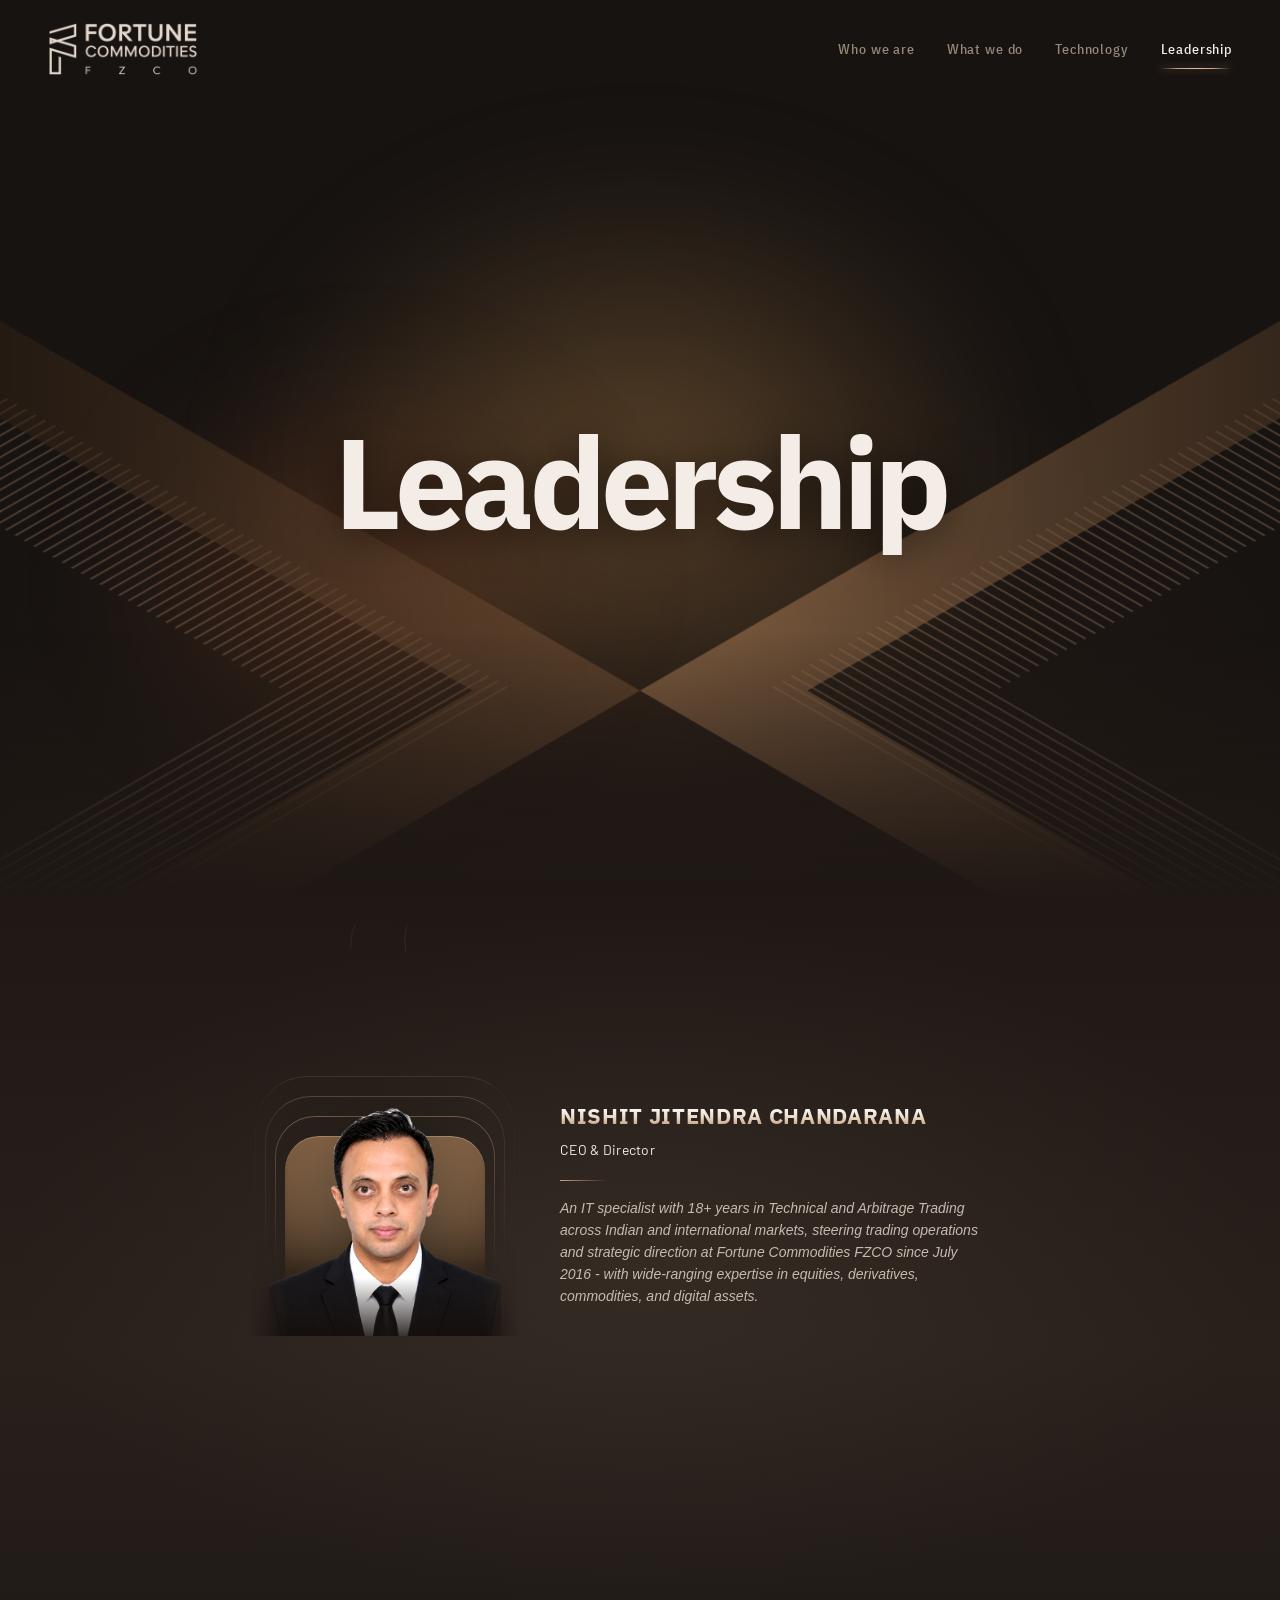
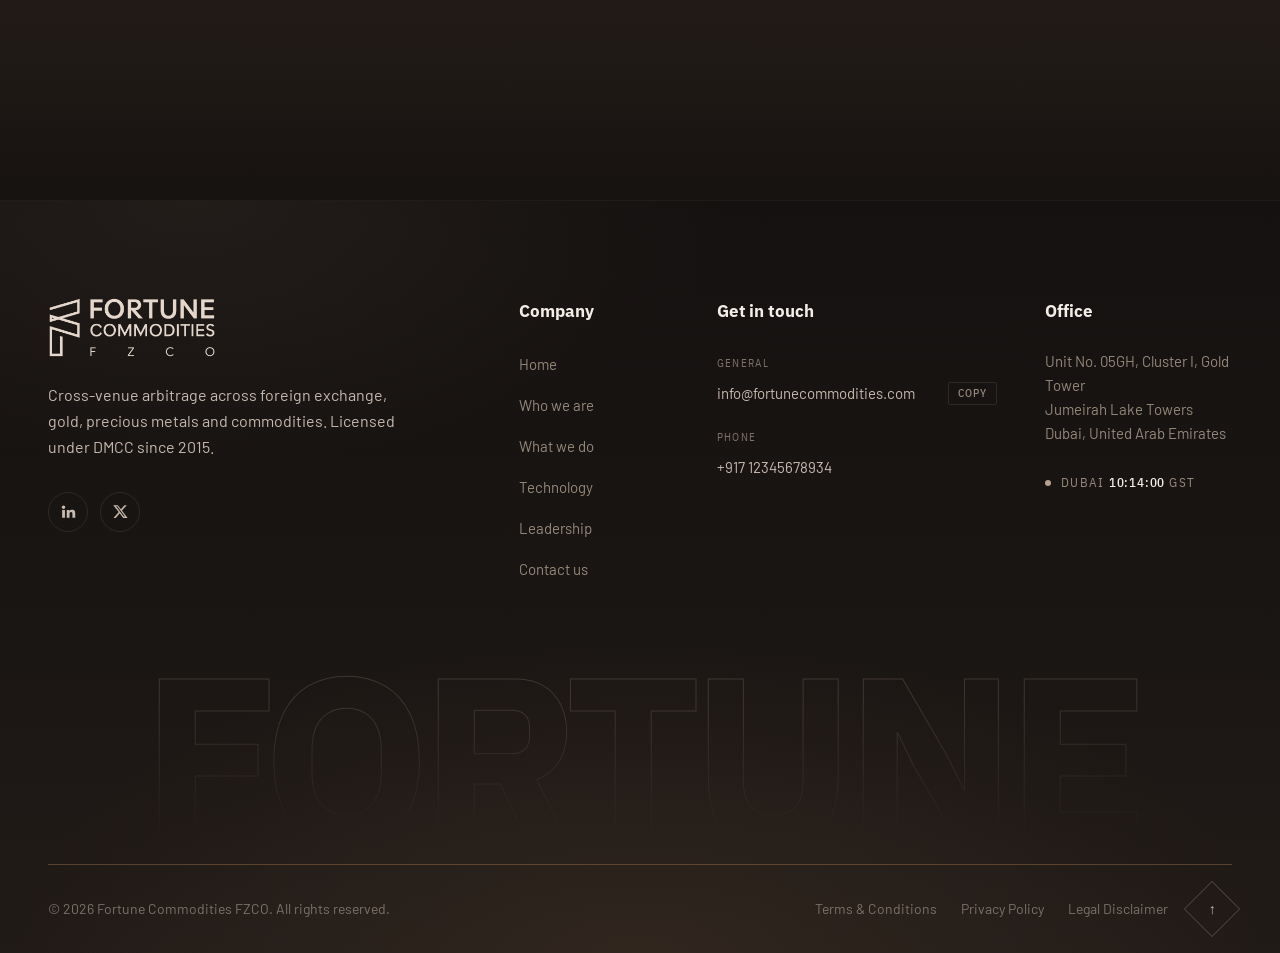
==== commit 73a793ff: "Mobile refinements across the site - Phone menu: icon-only toggle, condensed link list with office d" ====
--- a/site/leadership.html
+++ b/site/leadership.html
@@ -10,22 +10,23 @@
   <link rel="preconnect" href="https://fonts.gstatic.com" crossorigin>
   <link rel="stylesheet" href="https://fonts.googleapis.com/css2?family=Barlow:wght@400;500&family=IBM+Plex+Sans+Condensed:wght@500&family=IBM+Plex+Sans:wght@700&display=swap">
   <link rel="stylesheet" href="css/tokens.css?v=4">
-  <link rel="stylesheet" href="css/styles.css?v=38">
+  <link rel="stylesheet" href="css/styles.css?v=54">
   <link rel="stylesheet" href="css/themes.css?v=5">
   <link rel="stylesheet" href="css/about.css?v=11">
-  <link rel="stylesheet" href="css/leadership.css?v=18">
+  <link rel="stylesheet" href="css/leadership.css?v=22">
 </head>
 <body>
   <header class="site-header">
     <a class="brand" href="index.html" aria-label="Fortune Commodities FZCO, home">
       <img src="assets/logo-cream.png" alt="Fortune Commodities FZCO" width="640" height="232">
     </a>
-    <button class="nav-toggle" type="button" aria-expanded="false" aria-controls="main-nav">Menu<span aria-hidden="true"></span></button>
+    <button class="nav-toggle" type="button" aria-expanded="false" aria-controls="main-nav" aria-label="Open menu"><span aria-hidden="true"></span></button>
     <nav class="nav" id="main-nav" aria-label="Main">
       <a href="who-we-are.html">Who we are</a>
       <a href="what-we-do.html">What we do</a>
       <a href="technology.html">Technology</a>
       <a href="leadership.html" aria-current="page">Leadership</a>
+      <div class="nav-foot">Dubai, United Arab Emirates<br><a href="mailto:info@fortunecommodities.com">info@fortunecommodities.com</a></div>
       <span class="nav-ink" aria-hidden="true"></span>
     </nav>
   </header>
@@ -145,7 +146,7 @@
     </div>
   </footer>
 
-  <script src="js/nav.js?v=3"></script>
+  <script src="js/nav.js?v=4"></script>
   <script src="js/footer.js?v=6"></script>
   <script src="js/leadership.js?v=13"></script>
 </body>
--- a/site/css/styles.css
+++ b/site/css/styles.css
@@ -52,6 +52,7 @@
   transition: color .25s var(--ease-out);
 }
 .nav a:hover, .nav a[aria-current="page"] { color: var(--neutral-800); }
+.nav-foot { display: none; }
 .nav-ink {   /* placed by nav.js */
   position: absolute; left: 0; bottom: 2px; height: 1px; width: 0; pointer-events: none; opacity: 0;
   background: linear-gradient(90deg, transparent, var(--bronze-300) 25%, var(--bronze-200) 50%, var(--bronze-300) 75%, transparent);
@@ -250,59 +251,98 @@
 
 /* ---------- Small screens ---------- */
 @media (max-width: 860px) {
-  .site-header { padding: 14px max(var(--space-4), env(safe-area-inset-left, 0px)); }
-  .site-header.scrolled { padding: 20px 26px; }
-  .site-header.scrolled::before { inset: 6px 8px; }
+  .site-header { padding: 26px max(var(--space-4), env(safe-area-inset-left, 0px)) 14px; }   /* more air above the logo */
+  .site-header.scrolled { padding: 28px 26px 22px; }
+  .site-header.scrolled::before { inset: 12px 8px 6px; }
   .brand { position: relative; z-index: 2; }
-  .nav-toggle { display: inline-flex; }
-  /* phones: a full-screen menu, links stacked large, sliding up one by one */
+  .nav-toggle { display: inline-flex; background: none; border: 0; padding: 12px 8px; backdrop-filter: none; -webkit-backdrop-filter: none; }
+  /* icon only on phones, so the three lines are a touch larger */
+  .nav-toggle span, .nav-toggle span::before, .nav-toggle span::after { width: 20px; }
+  .nav-toggle span::before { top: -6px; } .nav-toggle span::after { top: 6px; }
+  .nav-toggle[aria-expanded="true"] span::before { transform: translateY(6px) rotate(45deg); }
+  .nav-toggle[aria-expanded="true"] span::after { transform: translateY(-6px) rotate(-45deg); }
+  /* phones: a quiet full-screen menu. Links in the same condensed face as the desktop nav, a size up,
+     each on a hairline with a small arrow; the current page carries a bronze tick. Office line at the foot. */
   .nav {
     position: fixed; inset: 0; z-index: 1;
-    flex-direction: column; align-items: stretch; justify-content: center; gap: 0;
-    padding: 96px var(--space-6) var(--space-12);
+    flex-direction: column; align-items: stretch; justify-content: flex-start; gap: 0;
+    padding: 132px var(--space-6) calc(var(--space-8) + env(safe-area-inset-bottom, 0px));
     background:
-      radial-gradient(80% 50% at 50% 100%, color-mix(in srgb, var(--bronze) 18%, transparent), transparent 70%),
+      radial-gradient(90% 40% at 100% 0%, color-mix(in srgb, var(--umber-700) 45%, transparent), transparent 70%),
+      radial-gradient(80% 45% at 50% 105%, color-mix(in srgb, var(--bronze) 14%, transparent), transparent 70%),
       color-mix(in srgb, var(--page) 97%, transparent);
     backdrop-filter: blur(18px); -webkit-backdrop-filter: blur(18px);
     opacity: 0; visibility: hidden;
     transition: opacity .35s var(--ease-out), visibility 0s .35s;
   }
+  .nav::before {   /* small label above the links */
+    content: "Menu"; display: block; margin-bottom: var(--space-4);
+    font: 500 11px/1 var(--font-condensed); letter-spacing: .22em; text-transform: uppercase; color: var(--taupe-400);
+  }
   .nav.open { opacity: 1; visibility: visible; transition-delay: 0s; }
-  .nav a {
-    font-family: var(--font-display); font-weight: 700; font-size: 26px; letter-spacing: .01em; color: var(--neutral-800);
-    gap: var(--space-4); padding: 18px 0; border-bottom: 1px solid var(--neutral-300);
-    opacity: 0; transform: translateY(14px);
+  .nav > a {
+    display: flex; align-items: center; justify-content: space-between; gap: var(--space-4);
+    font-family: var(--font-condensed); font-weight: 500; font-size: 19px; letter-spacing: .05em; color: var(--neutral-700);
+    padding: 17px 0; border-top: 1px solid color-mix(in srgb, var(--taupe-700) 55%, transparent);
+    opacity: 0; transform: translateY(10px);
     transition: opacity .45s var(--ease-out), transform .45s var(--ease-out), color .25s;
   }
-    .nav.open a { opacity: 1; transform: none; }
-  .nav.open a:nth-child(2) { transition-delay: .05s; } .nav.open a:nth-child(3) { transition-delay: .1s; }
-  .nav.open a:nth-child(4) { transition-delay: .15s; }
-  .nav a[aria-current="page"] { color: var(--bronze-200); }
+  .nav > a:nth-of-type(4) { border-bottom: 1px solid color-mix(in srgb, var(--taupe-700) 55%, transparent); }
+  .nav > a::after {   /* arrow */
+    content: "→"; font-size: 16px; color: var(--taupe-500);
+    transition: transform .25s var(--ease-out), color .25s;
+  }
+  .nav > a:active::after, .nav > a:hover::after { transform: translateX(4px); color: var(--bronze-200); }
+  .nav > a[aria-current="page"] { color: var(--neutral-800); }
+  .nav > a[aria-current="page"]::before {   /* bronze tick for the page you're on */
+    content: ""; position: absolute; left: 0; top: -1px; width: 28px; height: 1px;
+    background: var(--bronze-300); box-shadow: 0 0 10px color-mix(in srgb, var(--bronze-300) 70%, transparent);
+  }
+  .nav > a[aria-current="page"]::after { color: var(--bronze-200); }
+  .nav.open > a { opacity: 1; transform: none; }
+  .nav.open > a:nth-of-type(2) { transition-delay: .05s; } .nav.open > a:nth-of-type(3) { transition-delay: .1s; }
+  .nav.open > a:nth-of-type(4) { transition-delay: .15s; }
+  .nav-foot {
+    display: block; margin-top: auto;
+    font-size: 13px; line-height: 1.7; color: var(--taupe-400);
+    opacity: 0; transition: opacity .5s var(--ease-out) .2s;
+  }
+  .nav.open .nav-foot { opacity: 1; }
+  .nav-foot a { color: var(--neutral-700); }
   .nav-ink { display: none; }
   body.menu-open { overflow: hidden; }
   .brand img { width: 104px; }
   .site-header.scrolled .brand img { width: 92px; }
   /* hero type on phones: a clear step down from headline to label to body, so the small line above reads as a label */
   .hero .eyebrow { font-size: 11px; line-height: 14px; letter-spacing: .14em; margin-bottom: var(--space-4); }
-  .hero-title { font-size: 40px; line-height: 1.06; }
+  .hero-title { font-size: min(40px, 10.1vw); line-height: 1.06; }
+  .hero-title .nw, .hero-title .hl { white-space: nowrap; }   /* "Proven expertise." and "Trusted execution." each stay on one line */
   .hero-lead { font-size: 16px; line-height: 1.6; }
   /* the two hero buttons always share one width: side by side when they fit, stacked when they don't */
   .hero-actions { display: grid; grid-template-columns: repeat(auto-fit, minmax(150px, 1fr)); max-width: 340px; margin-inline: auto; gap: var(--space-3); }
   .hero-actions .btn { justify-content: center; width: 100%; padding-inline: var(--space-4); white-space: nowrap; }
-  .dome-wrap, .bowl-stage { width: 150vw; }
+  /* the whole globe fits the screen width; the pillars sit just under the wire half instead of on it */
+  .dome-wrap, .bowl-stage { width: 120vw; }   /* the sphere itself fills ~96% of the screen; only its glow runs past the edges */
+  /* phones: like desktop, the five pillars sit on the wire half of the globe, three above and two below,
+     each fading up as it scrolls into view (the .reveal stagger) */
   .pillars {
-    inset: 5% auto auto 50%; transform: translateX(-50%);
-    width: min(100vw - 32px, 420px);
-    display: grid; grid-template-columns: repeat(6, 1fr); row-gap: var(--space-4);
+    inset: 3% auto auto 50%; transform: translateX(-50%);
+    width: min(100vw - 72px, 300px);   /* a compact block held in the middle of the sphere, clear of its edges */
+    display: grid; grid-template-columns: repeat(6, 1fr); row-gap: 10px;
   }
-  .pillars li { position: static; translate: none; width: auto; grid-column: span 2; }
+  .pillars li { position: static; translate: none; width: auto; grid-column: span 2; gap: 1px; }
   .pillars li:nth-child(4) { grid-column: 2 / span 2; }
   .pillars li:nth-child(5) { grid-column: 4 / span 2; }
-  .pillar-icon { width: 40px; height: 40px; margin-bottom: 4px; }
-  .pillar-k { font-size: 10px; line-height: 13px; letter-spacing: .05em; }
-  .pillar-v { font-size: 17px; }
+  .pillar-icon { width: 28px; height: 28px; margin-bottom: 3px; }
+  .pillar-k { font-size: 8px; line-height: 11px; letter-spacing: .05em; white-space: nowrap; }
+  .pillar-v { font-size: 14px; }
   .between-copy { margin-top: var(--space-8); }
-  .flow-markets li { font-size: 14px; }
+  .statement { font-size: 21px; line-height: 1.35; }
+  .statement-sub { font-size: 16px; line-height: 26px; margin-top: var(--space-4); }
+  /* phones: all four terms carry the same weight. Same face, size, colour and node; the desk node sits where the lines meet */
+  .flow-markets li { font-size: 15px; line-height: 20px; padding-inline: 6px; text-align: center; text-wrap: balance; }
+  .flow-desk { flex-direction: column; margin-top: 0; font-size: 15px; line-height: 20px; letter-spacing: normal; text-transform: none; color: var(--neutral-700); }
+  .flow-node.main { width: 9px; height: 9px; background: var(--bronze-800); }
 }
 
 /* ---------- 4. Contact ---------- */
@@ -342,6 +382,7 @@
   -webkit-background-clip: text; background-clip: text; color: transparent;
 }
 .contact-lead { color: var(--neutral-700); font-size: 18px; line-height: 30px; margin: var(--space-6) 0 0; max-width: 460px; }
+@media (max-width: 860px) { .contact-lead { font-size: 16px; line-height: 26px; margin-top: var(--space-4); } }
 .contact-details { margin: var(--space-12) 0 0; display: grid; gap: var(--space-6); max-width: 420px; }
 .contact-details div { padding-top: var(--space-4); border-top: 1px solid var(--neutral-300); }
 .contact-details dt {
--- a/site/css/about.css
+++ b/site/css/about.css
@@ -264,6 +264,7 @@
 }
 @media (max-width: 720px) {
   .story { padding: var(--space-16) 0 var(--space-24); }
+  .story-statement { font-size: 24px; line-height: 1.2; }
   .story-sub { margin-left: 0; font-size: 18px; line-height: 30px; }
   .journey, .ventures { padding: var(--space-16) 0 var(--space-24); }
   .timeline { grid-template-columns: 1fr; gap: var(--space-12); padding-left: var(--space-12); }
@@ -276,6 +277,26 @@
   .venture.open .v-body-in { padding-bottom: var(--space-8); }
   .v-plus { width: 38px; height: 38px; }
   .sec-head { margin-bottom: var(--space-12); }
+  .v-name { font-size: 28px; }                        /* OPTIMUS / VINTAGE */
+  .p-statement { font-size: 22px; line-height: 1.22; }  /* vision and mission statements, gradient part included */
+  /* milestones, phones: a more compact timeline */
+  .journey { padding: var(--space-12) 0 var(--space-16); }
+  .timeline { gap: var(--space-8); padding-left: var(--space-8); }
+  .timeline::before, .timeline::after { left: 5px; }
+  .node { left: calc(-1 * var(--space-8)); top: 5px; width: 11px; height: 11px; }
+  .milestone.lit .node { box-shadow: 0 0 0 4px color-mix(in srgb, var(--bronze) 18%, transparent); }
+  .m-year { font-size: 30px; }
+  .m-text { margin-top: var(--space-2); font-size: 16px; line-height: 24px; }
+  /* Who we are, phones: the title set big and flush left, breaking as "Who we / are" */
+  /* Who we are, phones: a shorter hero with the title anchored low and flush left under a short bronze rule,
+     and the lit gold bar up and to the right (gold-hero.js), so the two never overlap */
+  .about .page-hero { min-height: 100svh; place-items: end start; text-align: left; padding-bottom: var(--space-16); }   /* first view: only the title */
+  .about .page-hero-inner::before {
+    content: ""; display: block; width: 44px; height: 1px; margin-bottom: var(--space-6);
+    background: var(--bronze-300); box-shadow: 0 0 10px color-mix(in srgb, var(--bronze-300) 70%, transparent);
+  }
+  .about .page-title { font-size: 22vw; line-height: .92; }
+  .about .page-title .pt-2 { display: block; }   /* "Who" / "we are" */
 }
 @media (prefers-reduced-motion: reduce) {
   .js .rise, .js .reveal { opacity: 1; transform: none; animation: none; transition: none; }
--- a/site/css/leadership.css
+++ b/site/css/leadership.css
@@ -150,7 +150,12 @@
   .leader-name { font-size: 20px; }
 }
 @media (max-width: 480px) {
-  .leaders { grid-template-columns: 1fr; max-width: 320px; margin-inline: auto; }
+  /* phones: the road is a quiet backdrop for the whole section, winding from the top down past both leaders,
+     so it never ends on anyone; the leaders start after the first bend */
+  .road { overflow: visible; }
+  .road-canvas { position: sticky; top: 0; height: 100svh; min-height: 0; margin-bottom: -100svh; opacity: .22; }
+  .road.focus .road-canvas { opacity: .22; filter: none; }
+  .leaders { grid-template-columns: 1fr; max-width: 320px; margin-inline: auto; margin-top: 52svh; gap: var(--space-16); }
 }
 @media (prefers-reduced-motion: reduce) {
   .js .lead-shapes .ls-side { opacity: 1; transform: none; animation: none; }
